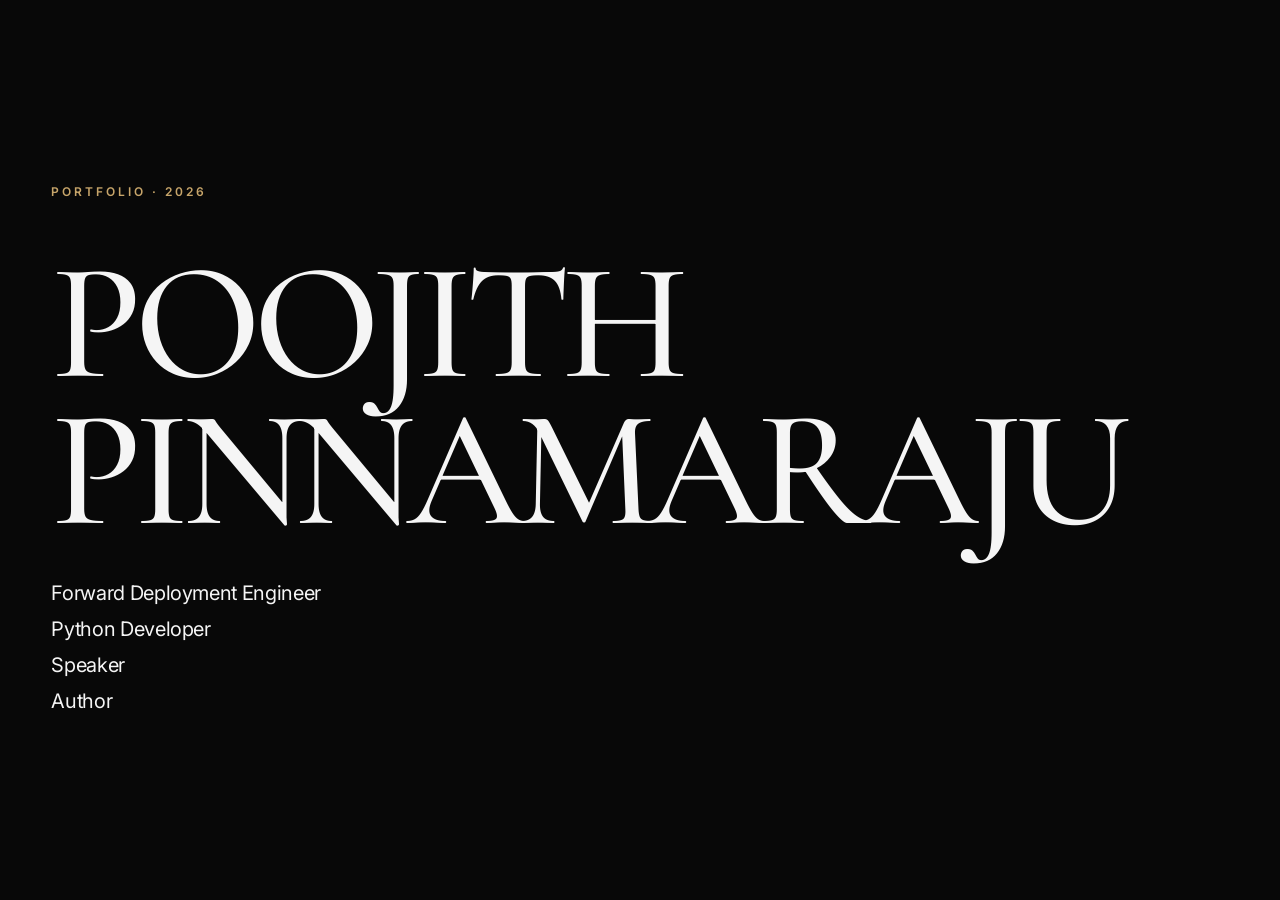
==== index.html @ 1e09c30e "feat: add typography system and homepage foundation" ====
<!DOCTYPE html>
<html lang="en">

<head>

    <meta charset="UTF-8">

    <meta name="viewport" content="width=device-width, initial-scale=1.0">

    <title>Poojith Pinnamaraju | Portfolio</title>

    <meta name="description"
        content="Forward Deployment Engineer, Python Developer, Speaker and Author.">

    <!-- Google Fonts -->

    <link rel="preconnect" href="https://fonts.googleapis.com">

    <link rel="preconnect" href="https://fonts.gstatic.com" crossorigin>

    <link
        href="https://fonts.googleapis.com/css2?family=Cormorant+Garamond:wght@300;400;500;600;700&family=Inter:wght@300;400;500;600;700;800&display=swap"
        rel="stylesheet">

    <!-- CSS -->

    <link rel="stylesheet" href="assets/css/variables.css">

    <link rel="stylesheet" href="assets/css/base.css">

    <link rel="stylesheet" href="assets/css/typography.css">

    <link rel="stylesheet" href="assets/css/animations.css">

    <link rel="stylesheet" href="assets/css/components.css">

    <link rel="stylesheet" href="assets/css/navigation.css">

    <link rel="stylesheet" href="assets/css/utils.css">

    <link rel="stylesheet" href="assets/css/home.css">

</head>

<body>

    <main>

        <section class="hero">

            <div class="container">

                <p class="label">

                    PORTFOLIO · 2026

                </p>

                <h1 class="display-title">

                    POOJITH

                    <br>

                    PINNAMARAJU

                </h1>

                <p class="lead">

                    Forward Deployment Engineer

                    <br>

                    Python Developer

                    <br>

                    Speaker

                    <br>

                    Author

                </p>

            </div>

        </section>

    </main>

</body>

</html>
---- assets/css/variables.css ----
/* ==========================================================
   POOJITH PORTFOLIO V2
   Design Tokens
   Version 1.0
========================================================== */

:root {

    /* ======================================================
       COLORS
    ====================================================== */

    --color-background: #080808;
    --color-surface: #111111;
    --color-surface-light: #181818;

    --color-text: #F5F5F5;
    --color-text-secondary: #B8B8B8;
    --color-text-muted: #777777;

    --color-accent: #C7A56A;
    --color-accent-light: rgba(199,165,106,.15);

    --color-border: rgba(255,255,255,.08);

    --color-success: #53B483;
    --color-warning: #E7C56C;
    --color-danger: #D96C6C;


    /* ======================================================
       TYPOGRAPHY
    ====================================================== */

    --font-display: "Cormorant Garamond", serif;
    --font-body: "Inter", sans-serif;


    /* Hero */

    --fs-hero: clamp(5rem, 12vw, 10rem);

    /* Headings */

    --fs-h1: clamp(3rem,6vw,4.5rem);
    --fs-h2: clamp(2.5rem,5vw,3.5rem);
    --fs-h3: clamp(1.8rem,3vw,2.4rem);

    /* Body */

    --fs-body-lg:1.25rem;
    --fs-body:1.05rem;
    --fs-small:.9rem;
    --fs-caption:.75rem;

    /* Font Weight */

    --fw-light:300;
    --fw-regular:400;
    --fw-medium:500;
    --fw-semibold:600;
    --fw-bold:700;


    /* ======================================================
       SPACING
    ====================================================== */

    --space-2:2px;
    --space-4:4px;
    --space-8:8px;
    --space-12:12px;
    --space-16:16px;
    --space-24:24px;
    --space-32:32px;
    --space-40:40px;
    --space-48:48px;
    --space-64:64px;
    --space-80:80px;
    --space-96:96px;
    --space-120:120px;
    --space-160:160px;


    /* ======================================================
       CONTAINER
    ====================================================== */

    --container-width:1280px;
    --container-wide:1500px;
    --container-narrow:900px;


    /* ======================================================
       BORDER RADIUS
    ====================================================== */

    --radius-none:0;
    --radius-small:4px;
    --radius-medium:8px;
    --radius-large:16px;
    --radius-pill:999px;


    /* ======================================================
       SHADOWS
    ====================================================== */

    --shadow-soft:
        0 8px 40px rgba(0,0,0,.18);

    --shadow-medium:
        0 12px 60px rgba(0,0,0,.30);

    --shadow-large:
        0 20px 90px rgba(0,0,0,.40);


    /* ======================================================
       TRANSITIONS
    ====================================================== */

    --transition-fast:.25s ease;

    --transition-medium:
        .45s cubic-bezier(.16,1,.3,1);

    --transition-slow:
        .8s cubic-bezier(.16,1,.3,1);


    /* ======================================================
       Z INDEX
    ====================================================== */

    --z-loader:9999;
    --z-navbar:900;
    --z-modal:800;
    --z-overlay:700;
    --z-dropdown:600;
    --z-content:1;


    /* ======================================================
       SECTION SPACING
    ====================================================== */

    --section-padding:
        clamp(5rem,10vw,10rem);

}
---- assets/css/base.css ----
/* ==========================================================
   POOJITH PORTFOLIO V2
   Base Styles & CSS Reset
========================================================== */

/* ---------- Modern CSS Reset ---------- */

*,
*::before,
*::after {
    margin: 0;
    padding: 0;
    box-sizing: border-box;
}

html {
    scroll-behavior: smooth;
    overflow-x: hidden;
}

body {
    background: var(--color-background);
    color: var(--color-text);

    font-family: var(--font-body);
    font-size: var(--fs-body);

    line-height: 1.7;
    letter-spacing: -0.02em;

    overflow-x: hidden;

    text-rendering: optimizeLegibility;
    -webkit-font-smoothing: antialiased;
}

/* ---------- Selection ---------- */

::selection {
    background: var(--color-accent);
    color: var(--color-background);
}

/* ---------- Scrollbar ---------- */

::-webkit-scrollbar {
    width: 8px;
}

::-webkit-scrollbar-track {
    background: var(--color-background);
}

::-webkit-scrollbar-thumb {
    background: #2d2d2d;
}

::-webkit-scrollbar-thumb:hover {
    background: var(--color-accent);
}

/* ---------- Images ---------- */

img {
    display: block;

    width: 100%;
    height: auto;

    object-fit: cover;

    user-select: none;
}

/* ---------- Links ---------- */

a {
    color: inherit;

    text-decoration: none;

    transition: var(--transition-medium);
}

/* ---------- Lists ---------- */

ul,
ol {
    list-style: none;
}

/* ---------- Buttons ---------- */

button {
    border: none;

    outline: none;

    background: transparent;

    color: inherit;

    font: inherit;

    cursor: pointer;
}

/* ---------- Inputs ---------- */

input,
textarea {
    background: transparent;

    border: none;

    outline: none;

    color: inherit;

    font: inherit;
}

/* ---------- Sections ---------- */

section {
    position: relative;

    padding-block: var(--section-padding);
}

/* ---------- Container ---------- */

.container {
    width: min(92%, var(--container-width));

    margin-inline: auto;
}

.container-wide {
    width: min(95%, var(--container-wide));

    margin-inline: auto;
}

.container-small {
    width: min(90%, var(--container-narrow));

    margin-inline: auto;
}
---- assets/css/typography.css ----
/* ==========================================================
   POOJITH PORTFOLIO
   File: typography.css
   Version: 1.0
   Editorial Luxury Typography System
========================================================== */

/* ==========================================================
   Headings
========================================================== */

h1,
h2,
h3,
h4,
h5,
h6 {
    font-family: var(--font-display);
    font-weight: 500;
    color: var(--color-text);
    line-height: 0.95;
    letter-spacing: -0.03em;
}

h1 {
    font-size: var(--fs-hero);
}

h2 {
    font-size: var(--fs-h1);
}

h3 {
    font-size: var(--fs-h2);
}

h4 {
    font-size: var(--fs-h3);
}

h5 {
    font-size: 1.5rem;
}

h6 {
    font-size: 1.2rem;
}

/* ==========================================================
   Paragraphs
========================================================== */

p {
    color: var(--color-text-secondary);
    font-size: var(--fs-body);
    line-height: 1.8;
    max-width: 65ch;
}

/* ==========================================================
   Links
========================================================== */

a {
    color: inherit;
    transition: var(--transition-medium);
}

a:hover {
    color: var(--color-accent);
}

/* ==========================================================
   Display Heading
========================================================== */

.display-title {

    font-family: var(--font-display);

    font-size: clamp(5rem, 13vw, 11rem);

    font-weight: 500;

    line-height: .88;

    letter-spacing: -.05em;

    text-transform: uppercase;

    color: var(--color-text);

}

/* ==========================================================
   Section Title
========================================================== */

.section-title {

    margin-bottom: var(--space-32);

}

/* ==========================================================
   Lead Text
========================================================== */

.lead {

    font-size: var(--fs-body-lg);

    color: var(--color-text);

    line-height: 1.8;

    max-width: 42rem;

}

/* ==========================================================
   Small Label
========================================================== */

.label {

    display: inline-block;

    margin-bottom: var(--space-16);

    color: var(--color-accent);

    text-transform: uppercase;

    letter-spacing: .25em;

    font-size: var(--fs-caption);

    font-weight: 600;

}

/* ==========================================================
   Utility Text
========================================================== */

.text-muted {

    color: var(--color-text-muted);

}

.text-accent {

    color: var(--color-accent);

}

.text-center {

    text-align: center;

}
---- assets/css/animations.css ----
/* ==========================================================
   POOJITH PORTFOLIO
   File: animations.css
========================================================== */

@keyframes fadeUp {

    from {

        opacity: 0;

        transform: translateY(40px);

    }

    to {

        opacity: 1;

        transform: translateY(0);

    }

}
---- assets/css/components.css ----
/* ==========================================================
   POOJITH PORTFOLIO
   File: components.css
========================================================== */

/* Components will be added here in the next phase */
---- assets/css/navigation.css ----
/* ==========================================================
   POOJITH PORTFOLIO
   File: navigation.css
========================================================== */

/* Navigation will be built in Phase 1D */
---- assets/css/utils.css ----
/* ==========================================================
   POOJITH PORTFOLIO
   File: utils.css
========================================================== */

.hidden {

    display: none !important;

}

.text-center {

    text-align: center;

}

.mt-32 {

    margin-top: var(--space-32);

}

.mt-64 {

    margin-top: var(--space-64);

}

.mb-32 {

    margin-bottom: var(--space-32);

}

.mb-64 {

    margin-bottom: var(--space-64);

}
---- assets/css/home.css ----
/* ==========================================================
   POOJITH PORTFOLIO
   File: home.css
========================================================== */

.hero {

    min-height: 100vh;

    display: flex;

    align-items: center;

}

.hero .container {

    display: flex;

    flex-direction: column;

    gap: var(--space-32);

}
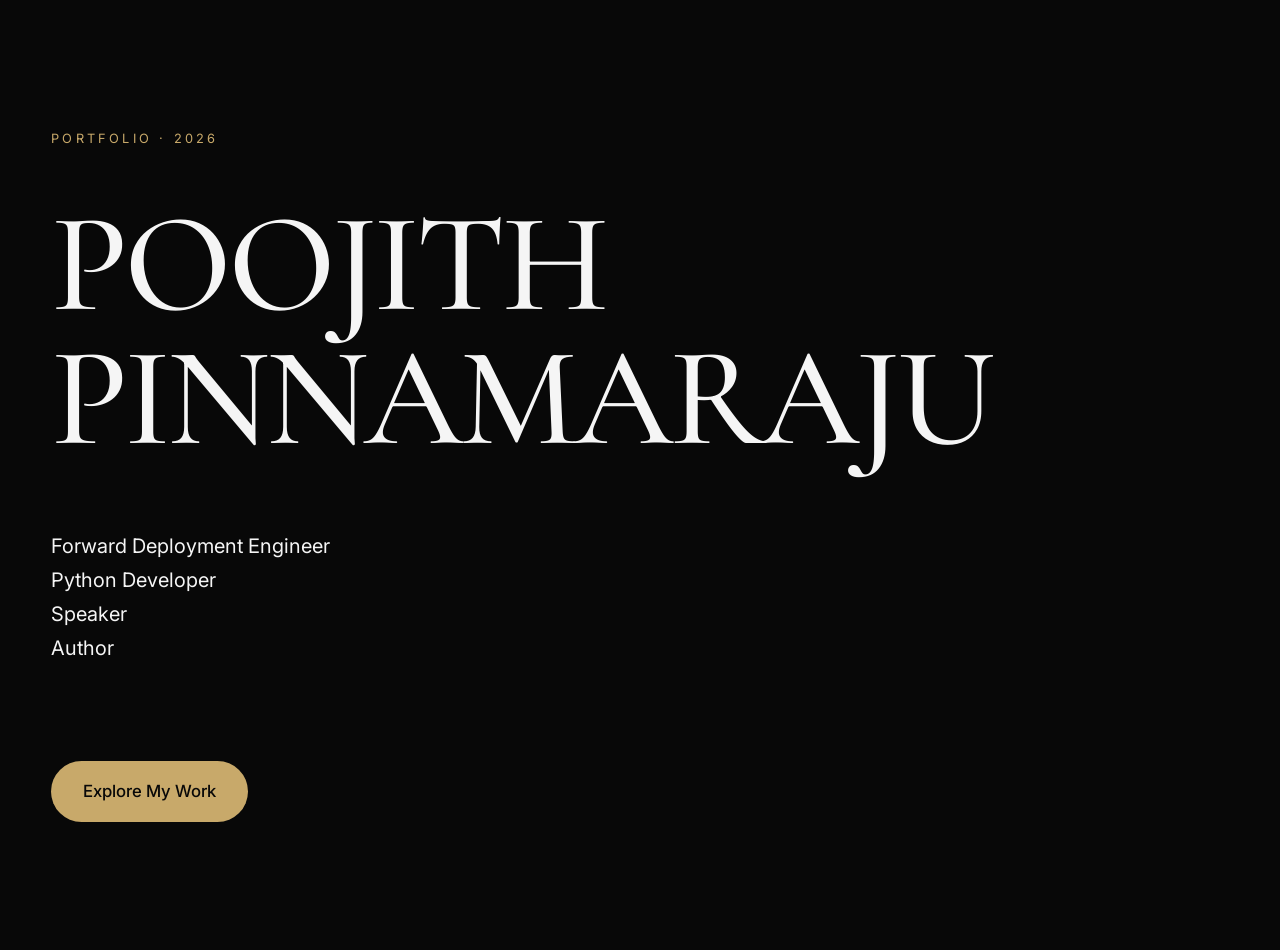
==== commit 43cb452b: "feat: build design system components" ====
--- a/index.html
+++ b/index.html
@@ -9,35 +9,23 @@
 
     <title>Poojith Pinnamaraju | Portfolio</title>
 
-    <meta name="description"
-        content="Forward Deployment Engineer, Python Developer, Speaker and Author.">
-
-    <!-- Google Fonts -->
+    <meta name="description" content="Forward Deployment Engineer | Python Developer | Speaker | Author">
 
     <link rel="preconnect" href="https://fonts.googleapis.com">
 
     <link rel="preconnect" href="https://fonts.gstatic.com" crossorigin>
 
-    <link
-        href="https://fonts.googleapis.com/css2?family=Cormorant+Garamond:wght@300;400;500;600;700&family=Inter:wght@300;400;500;600;700;800&display=swap"
-        rel="stylesheet">
-
-    <!-- CSS -->
+    <link href="https://fonts.googleapis.com/css2?family=Cormorant+Garamond:wght@300;400;500;600;700&family=Inter:wght@300;400;500;600;700;800&display=swap" rel="stylesheet">
 
     <link rel="stylesheet" href="assets/css/variables.css">
-
-    <link rel="stylesheet" href="assets/css/base.css">
-
+    <link rel="stylesheet" href="assets/css/reset.css">
     <link rel="stylesheet" href="assets/css/typography.css">
-
+    <link rel="stylesheet" href="assets/css/utilities.css">
     <link rel="stylesheet" href="assets/css/animations.css">
-
-    <link rel="stylesheet" href="assets/css/components.css">
-
+    <link rel="stylesheet" href="assets/css/buttons.css">
+    <link rel="stylesheet" href="assets/css/cards.css">
+    <link rel="stylesheet" href="assets/css/sections.css">
     <link rel="stylesheet" href="assets/css/navigation.css">
-
-    <link rel="stylesheet" href="assets/css/utils.css">
-
     <link rel="stylesheet" href="assets/css/home.css">
 
 </head>
@@ -46,17 +34,17 @@
 
     <main>
 
-        <section class="hero">
+        <section class="hero py-section">
 
             <div class="container">
 
-                <p class="label">
+                <p class="label fade">
 
                     PORTFOLIO · 2026
 
                 </p>
 
-                <h1 class="display-title">
+                <h1 class="display-title fade-up">
 
                     POOJITH
 
@@ -66,23 +54,24 @@
 
                 </h1>
 
-                <p class="lead">
+                <p class="lead mt-32 fade-up">
 
-                    Forward Deployment Engineer
-
-                    <br>
-
-                    Python Developer
-
-                    <br>
-
-                    Speaker
-
-                    <br>
-
+                    Forward Deployment Engineer<br>
+                    Python Developer<br>
+                    Speaker<br>
                     Author
 
                 </p>
+
+                <div class="mt-64 fade-up">
+
+                    <a href="#selected-work" class="btn btn-primary">
+
+                        Explore My Work
+
+                    </a>
+
+                </div>
 
             </div>
 
--- a/assets/css/variables.css
+++ b/assets/css/variables.css
@@ -1,151 +1,76 @@
 /* ==========================================================
-   POOJITH PORTFOLIO V2
-   Design Tokens
-   Version 1.0
+   POOJITH PORTFOLIO
+   File: variables.css
+   Version: 2.0
 ========================================================== */
 
-:root {
+:root{
 
-    /* ======================================================
-       COLORS
-    ====================================================== */
+    /* ================= COLORS ================= */
 
-    --color-background: #080808;
-    --color-surface: #111111;
-    --color-surface-light: #181818;
+    --background:#080808;
+    --surface:#111111;
+    --surface-light:#1A1A1A;
 
-    --color-text: #F5F5F5;
-    --color-text-secondary: #B8B8B8;
-    --color-text-muted: #777777;
+    --text:#F5F5F5;
+    --text-light:#B8B8B8;
+    --text-muted:#7C7C7C;
 
-    --color-accent: #C7A56A;
-    --color-accent-light: rgba(199,165,106,.15);
+    --accent:#C8A96A;
+    --accent-light:rgba(200,169,106,.15);
 
-    --color-border: rgba(255,255,255,.08);
+    --border:rgba(255,255,255,.08);
 
-    --color-success: #53B483;
-    --color-warning: #E7C56C;
-    --color-danger: #D96C6C;
+    --success:#52B788;
+    --danger:#E76F51;
 
+    /* ================= TYPOGRAPHY ================= */
 
-    /* ======================================================
-       TYPOGRAPHY
-    ====================================================== */
+    --font-display:"Cormorant Garamond",serif;
+    --font-body:"Inter",sans-serif;
 
-    --font-display: "Cormorant Garamond", serif;
-    --font-body: "Inter", sans-serif;
+    --hero:clamp(5rem,11vw,9rem);
 
+    --h1:clamp(3.5rem,7vw,5rem);
+    --h2:clamp(2.8rem,5vw,4rem);
+    --h3:clamp(2rem,4vw,2.8rem);
 
-    /* Hero */
+    --body:1.05rem;
+    --body-large:1.25rem;
+    --small:.9rem;
+    --caption:.8rem;
 
-    --fs-hero: clamp(5rem, 12vw, 10rem);
+    /* ================= SPACING ================= */
 
-    /* Headings */
+    --space-8:.5rem;
+    --space-16:1rem;
+    --space-24:1.5rem;
+    --space-32:2rem;
+    --space-48:3rem;
+    --space-64:4rem;
+    --space-96:6rem;
+    --space-128:8rem;
+    --space-160:10rem;
 
-    --fs-h1: clamp(3rem,6vw,4.5rem);
-    --fs-h2: clamp(2.5rem,5vw,3.5rem);
-    --fs-h3: clamp(1.8rem,3vw,2.4rem);
+    /* ================= CONTAINER ================= */
 
-    /* Body */
+    --container:1280px;
+    --container-small:960px;
 
-    --fs-body-lg:1.25rem;
-    --fs-body:1.05rem;
-    --fs-small:.9rem;
-    --fs-caption:.75rem;
+    /* ================= RADIUS ================= */
 
-    /* Font Weight */
-
-    --fw-light:300;
-    --fw-regular:400;
-    --fw-medium:500;
-    --fw-semibold:600;
-    --fw-bold:700;
-
-
-    /* ======================================================
-       SPACING
-    ====================================================== */
-
-    --space-2:2px;
-    --space-4:4px;
-    --space-8:8px;
-    --space-12:12px;
-    --space-16:16px;
-    --space-24:24px;
-    --space-32:32px;
-    --space-40:40px;
-    --space-48:48px;
-    --space-64:64px;
-    --space-80:80px;
-    --space-96:96px;
-    --space-120:120px;
-    --space-160:160px;
-
-
-    /* ======================================================
-       CONTAINER
-    ====================================================== */
-
-    --container-width:1280px;
-    --container-wide:1500px;
-    --container-narrow:900px;
-
-
-    /* ======================================================
-       BORDER RADIUS
-    ====================================================== */
-
-    --radius-none:0;
-    --radius-small:4px;
-    --radius-medium:8px;
-    --radius-large:16px;
+    --radius-sm:6px;
+    --radius-md:12px;
+    --radius-lg:20px;
     --radius-pill:999px;
 
+    /* ================= SHADOW ================= */
 
-    /* ======================================================
-       SHADOWS
-    ====================================================== */
+    --shadow:
+        0 20px 60px rgba(0,0,0,.25);
 
-    --shadow-soft:
-        0 8px 40px rgba(0,0,0,.18);
+    /* ================= TRANSITION ================= */
 
-    --shadow-medium:
-        0 12px 60px rgba(0,0,0,.30);
-
-    --shadow-large:
-        0 20px 90px rgba(0,0,0,.40);
-
-
-    /* ======================================================
-       TRANSITIONS
-    ====================================================== */
-
-    --transition-fast:.25s ease;
-
-    --transition-medium:
-        .45s cubic-bezier(.16,1,.3,1);
-
-    --transition-slow:
-        .8s cubic-bezier(.16,1,.3,1);
-
-
-    /* ======================================================
-       Z INDEX
-    ====================================================== */
-
-    --z-loader:9999;
-    --z-navbar:900;
-    --z-modal:800;
-    --z-overlay:700;
-    --z-dropdown:600;
-    --z-content:1;
-
-
-    /* ======================================================
-       SECTION SPACING
-    ====================================================== */
-
-    --section-padding:
-        clamp(5rem,10vw,10rem);
+    --transition:.45s cubic-bezier(.16,1,.3,1);
 
 }
--- a/assets/css/typography.css
+++ b/assets/css/typography.css
@@ -1,163 +1,78 @@
 /* ==========================================================
    POOJITH PORTFOLIO
    File: typography.css
-   Version: 1.0
-   Editorial Luxury Typography System
 ========================================================== */
 
-/* ==========================================================
-   Headings
-========================================================== */
+body{
 
-h1,
-h2,
-h3,
-h4,
-h5,
-h6 {
-    font-family: var(--font-display);
-    font-weight: 500;
-    color: var(--color-text);
-    line-height: 0.95;
-    letter-spacing: -0.03em;
-}
-
-h1 {
-    font-size: var(--fs-hero);
-}
-
-h2 {
-    font-size: var(--fs-h1);
-}
-
-h3 {
-    font-size: var(--fs-h2);
-}
-
-h4 {
-    font-size: var(--fs-h3);
-}
-
-h5 {
-    font-size: 1.5rem;
-}
-
-h6 {
-    font-size: 1.2rem;
-}
-
-/* ==========================================================
-   Paragraphs
-========================================================== */
-
-p {
-    color: var(--color-text-secondary);
-    font-size: var(--fs-body);
-    line-height: 1.8;
-    max-width: 65ch;
-}
-
-/* ==========================================================
-   Links
-========================================================== */
-
-a {
-    color: inherit;
-    transition: var(--transition-medium);
-}
-
-a:hover {
-    color: var(--color-accent);
-}
-
-/* ==========================================================
-   Display Heading
-========================================================== */
-
-.display-title {
-
-    font-family: var(--font-display);
-
-    font-size: clamp(5rem, 13vw, 11rem);
-
-    font-weight: 500;
-
-    line-height: .88;
-
-    letter-spacing: -.05em;
-
-    text-transform: uppercase;
-
-    color: var(--color-text);
+    font-size:var(--body);
 
 }
 
-/* ==========================================================
-   Section Title
-========================================================== */
+h1,h2,h3,h4,h5,h6{
 
-.section-title {
+    font-family:var(--font-display);
 
-    margin-bottom: var(--space-32);
+    font-weight:500;
+
+    line-height:.95;
+
+    letter-spacing:-.03em;
 
 }
 
-/* ==========================================================
-   Lead Text
-========================================================== */
+.display-title{
 
-.lead {
+    font-size:var(--hero);
 
-    font-size: var(--fs-body-lg);
-
-    color: var(--color-text);
-
-    line-height: 1.8;
-
-    max-width: 42rem;
+    text-transform:uppercase;
 
 }
 
-/* ==========================================================
-   Small Label
-========================================================== */
+.section-title{
 
-.label {
+    font-size:var(--h1);
 
-    display: inline-block;
-
-    margin-bottom: var(--space-16);
-
-    color: var(--color-accent);
-
-    text-transform: uppercase;
-
-    letter-spacing: .25em;
-
-    font-size: var(--fs-caption);
-
-    font-weight: 600;
+    margin-bottom:var(--space-32);
 
 }
 
-/* ==========================================================
-   Utility Text
-========================================================== */
+.lead{
 
-.text-muted {
+    font-size:var(--body-large);
 
-    color: var(--color-text-muted);
+    color:var(--text);
+
+    max-width:42rem;
 
 }
 
-.text-accent {
+p{
 
-    color: var(--color-accent);
+    color:var(--text-light);
+
+    max-width:65ch;
 
 }
 
-.text-center {
+.label{
 
-    text-align: center;
+    display:inline-block;
+
+    margin-bottom:var(--space-16);
+
+    color:var(--accent);
+
+    text-transform:uppercase;
+
+    letter-spacing:.25em;
+
+    font-size:var(--caption);
+
+}
+
+.text-muted{
+
+    color:var(--text-muted);
 
 }
--- a/assets/css/utilities.css
+++ b/assets/css/utilities.css
@@ -0,0 +1,93 @@
+/* ==========================================================
+   POOJITH PORTFOLIO
+   File: utilities.css
+   Version: 1.0
+========================================================== */
+
+/* ===========================
+   CONTAINERS
+=========================== */
+
+.container {
+    width: min(92%, var(--container));
+    margin-inline: auto;
+}
+
+.container-small {
+    width: min(90%, var(--container-small));
+    margin-inline: auto;
+}
+
+/* ===========================
+   DISPLAY
+=========================== */
+
+.flex {
+    display: flex;
+}
+
+.grid {
+    display: grid;
+}
+
+.hidden {
+    display: none !important;
+}
+
+/* ===========================
+   ALIGNMENT
+=========================== */
+
+.items-center {
+    align-items: center;
+}
+
+.justify-center {
+    justify-content: center;
+}
+
+.justify-between {
+    justify-content: space-between;
+}
+
+.text-center {
+    text-align: center;
+}
+
+/* ===========================
+   SPACING
+=========================== */
+
+.mt-16 { margin-top: var(--space-16); }
+.mt-32 { margin-top: var(--space-32); }
+.mt-64 { margin-top: var(--space-64); }
+.mt-96 { margin-top: var(--space-96); }
+
+.mb-16 { margin-bottom: var(--space-16); }
+.mb-32 { margin-bottom: var(--space-32); }
+.mb-64 { margin-bottom: var(--space-64); }
+.mb-96 { margin-bottom: var(--space-96); }
+
+.py-section {
+    padding-block: var(--space-128);
+}
+
+/* ===========================
+   WIDTH
+=========================== */
+
+.w-full {
+    width: 100%;
+}
+
+/* ===========================
+   POSITION
+=========================== */
+
+.relative {
+    position: relative;
+}
+
+.absolute {
+    position: absolute;
+}
--- a/assets/css/animations.css
+++ b/assets/css/animations.css
@@ -3,13 +3,51 @@
    File: animations.css
 ========================================================== */
 
+/* ===========================
+   FADE UP
+=========================== */
+
 @keyframes fadeUp {
+
+    from {
+        opacity: 0;
+        transform: translateY(40px);
+    }
+
+    to {
+        opacity: 1;
+        transform: translateY(0);
+    }
+
+}
+
+/* ===========================
+   FADE
+=========================== */
+
+@keyframes fade {
+
+    from {
+        opacity: 0;
+    }
+
+    to {
+        opacity: 1;
+    }
+
+}
+
+/* ===========================
+   SCALE
+=========================== */
+
+@keyframes scaleIn {
 
     from {
 
         opacity: 0;
 
-        transform: translateY(40px);
+        transform: scale(.96);
 
     }
 
@@ -17,8 +55,30 @@
 
         opacity: 1;
 
-        transform: translateY(0);
+        transform: scale(1);
 
     }
 
+}
+
+/* ===========================
+   CLASSES
+=========================== */
+
+.fade-up {
+
+    animation: fadeUp .9s var(--transition) both;
+
+}
+
+.fade {
+
+    animation: fade .8s ease both;
+
+}
+
+.scale {
+
+    animation: scaleIn .8s var(--transition) both;
+
 }
--- a/assets/css/buttons.css
+++ b/assets/css/buttons.css
@@ -0,0 +1,58 @@
+/* ==========================================================
+   POOJITH PORTFOLIO
+   File: buttons.css
+========================================================== */
+
+.btn {
+
+    display: inline-flex;
+
+    align-items: center;
+
+    justify-content: center;
+
+    gap: .75rem;
+
+    padding: 1rem 2rem;
+
+    border-radius: var(--radius-pill);
+
+    transition: var(--transition);
+
+    font-weight: 500;
+
+    cursor: pointer;
+
+}
+
+.btn-primary {
+
+    background: var(--accent);
+
+    color: var(--background);
+
+}
+
+.btn-primary:hover {
+
+    transform: translateY(-4px);
+
+    box-shadow: var(--shadow);
+
+}
+
+.btn-outline {
+
+    border: 1px solid var(--border);
+
+    color: var(--text);
+
+}
+
+.btn-outline:hover {
+
+    border-color: var(--accent);
+
+    color: var(--accent);
+
+}
--- a/assets/css/cards.css
+++ b/assets/css/cards.css
@@ -0,0 +1,28 @@
+/* ==========================================================
+   POOJITH PORTFOLIO
+   File: cards.css
+========================================================== */
+
+.card {
+
+    background: var(--surface);
+
+    border: 1px solid var(--border);
+
+    border-radius: var(--radius-lg);
+
+    padding: 2rem;
+
+    transition: var(--transition);
+
+}
+
+.card:hover {
+
+    transform: translateY(-8px);
+
+    border-color: rgba(200,169,106,.25);
+
+    box-shadow: var(--shadow);
+
+}
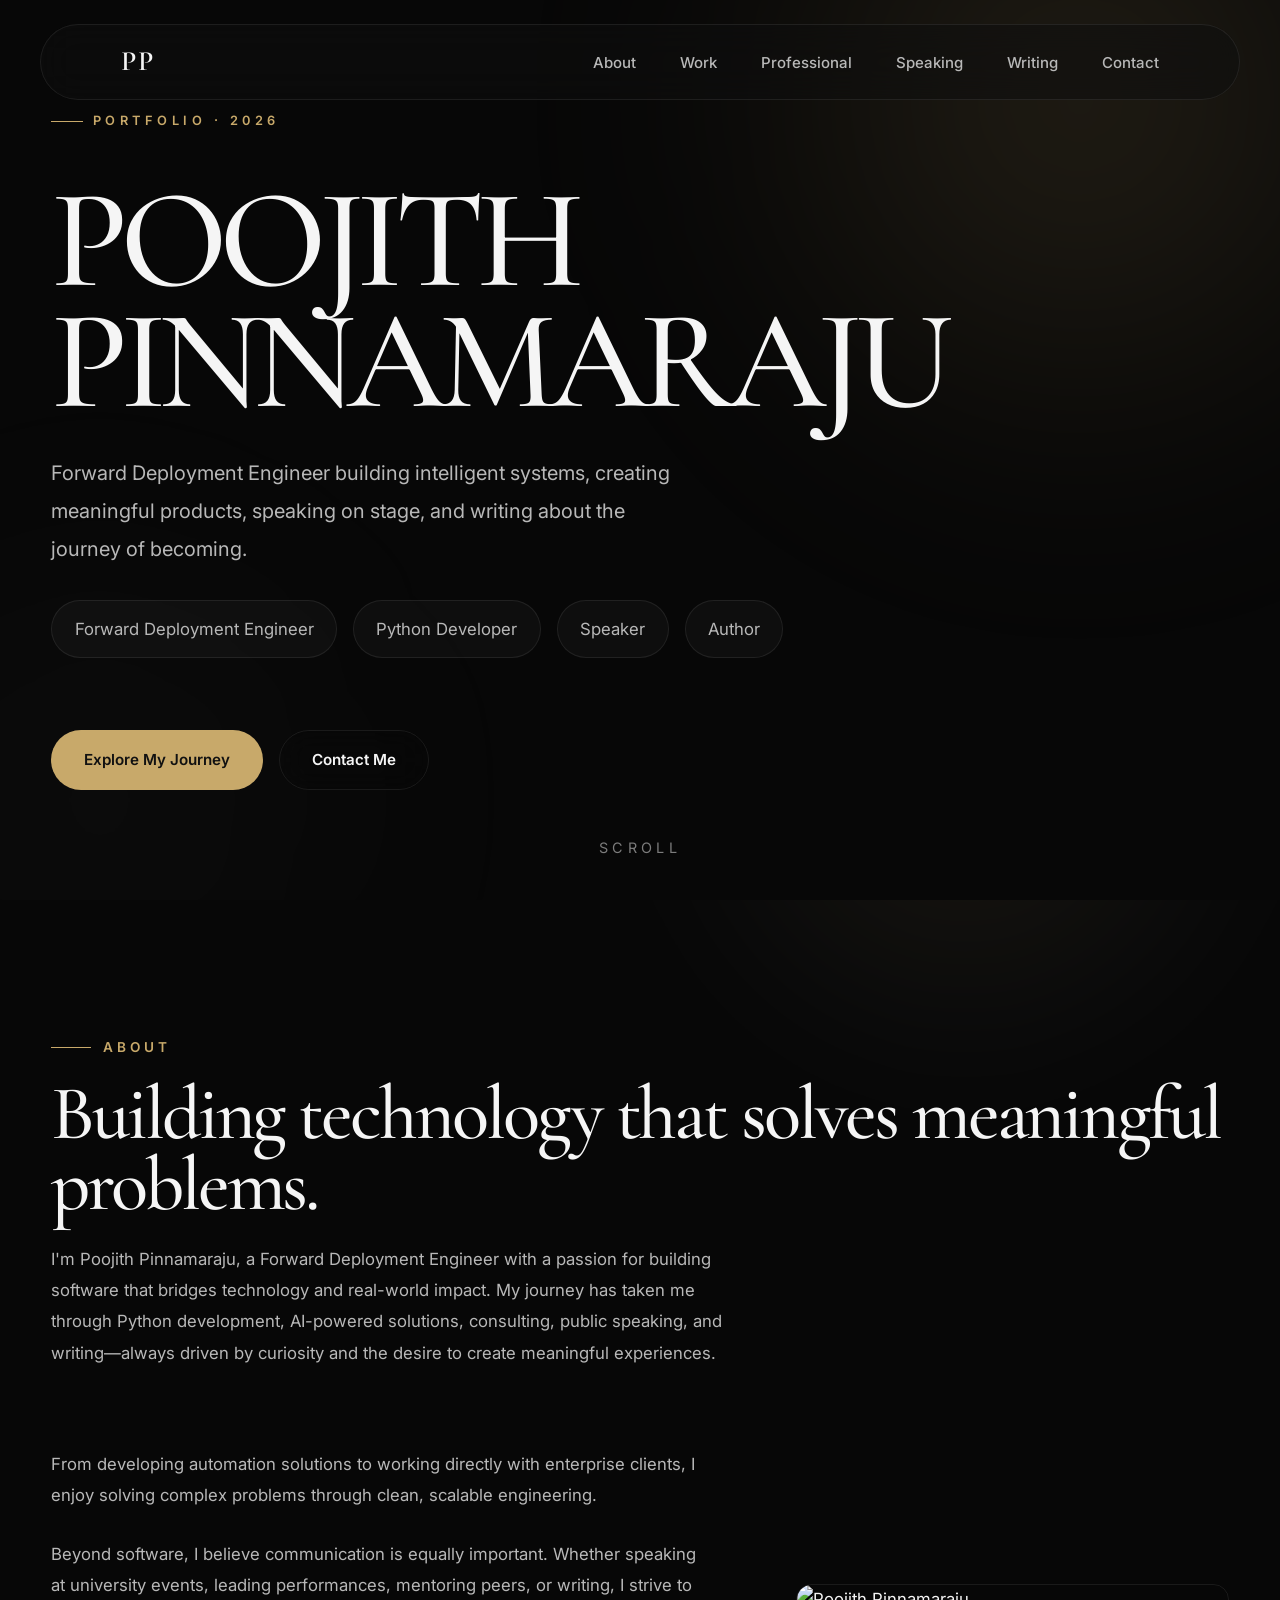
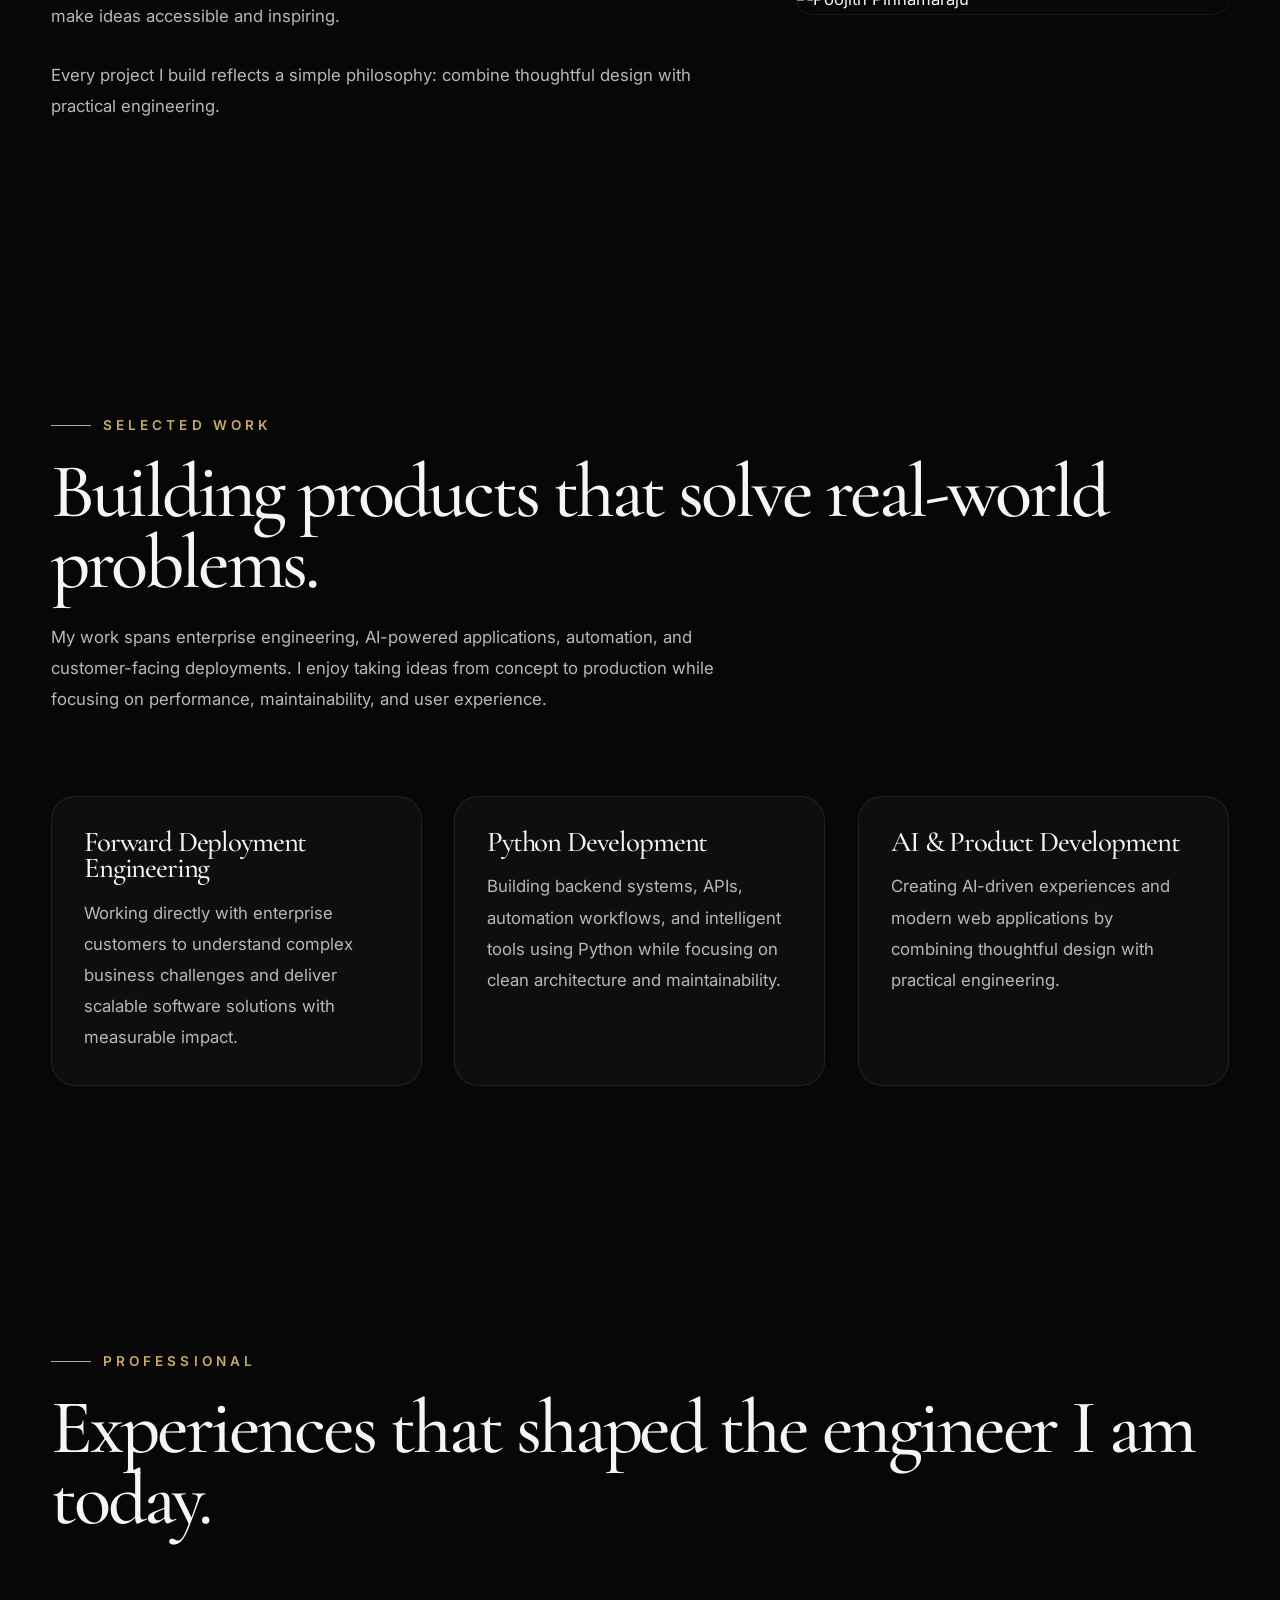
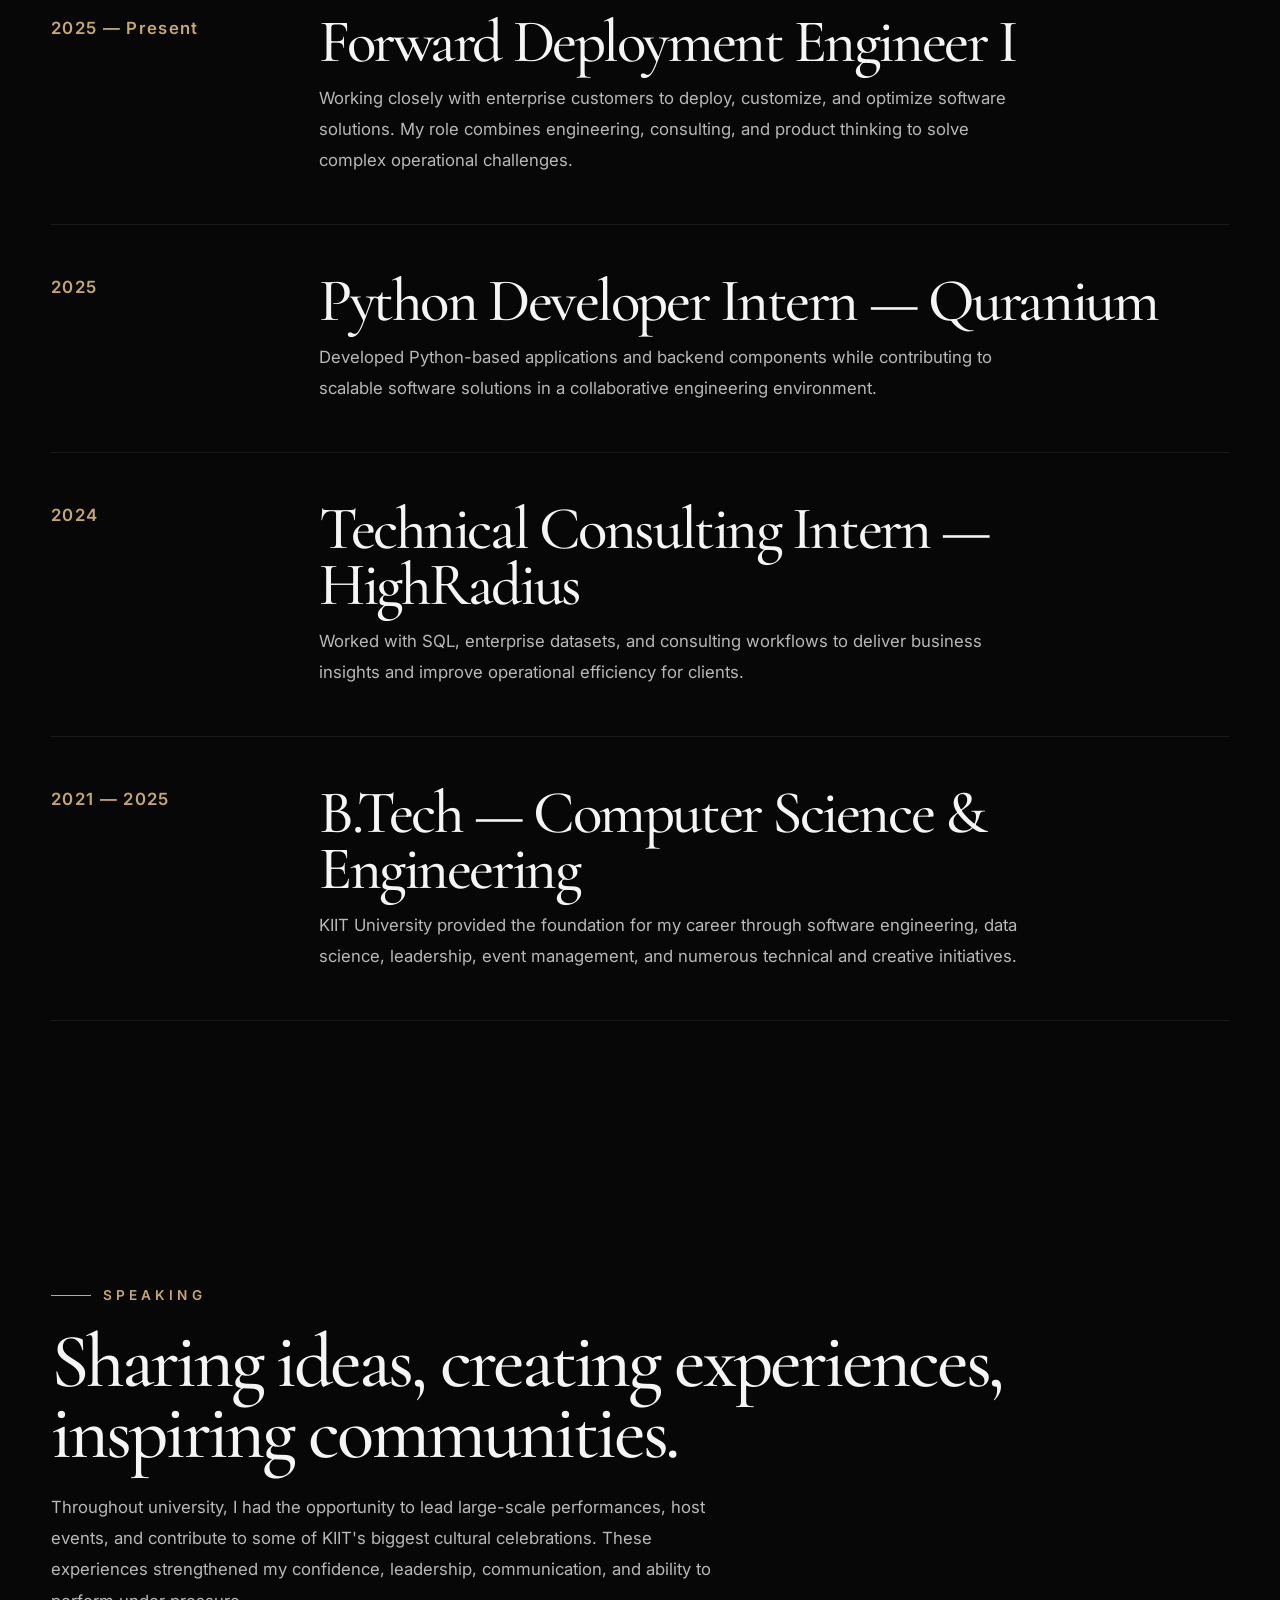
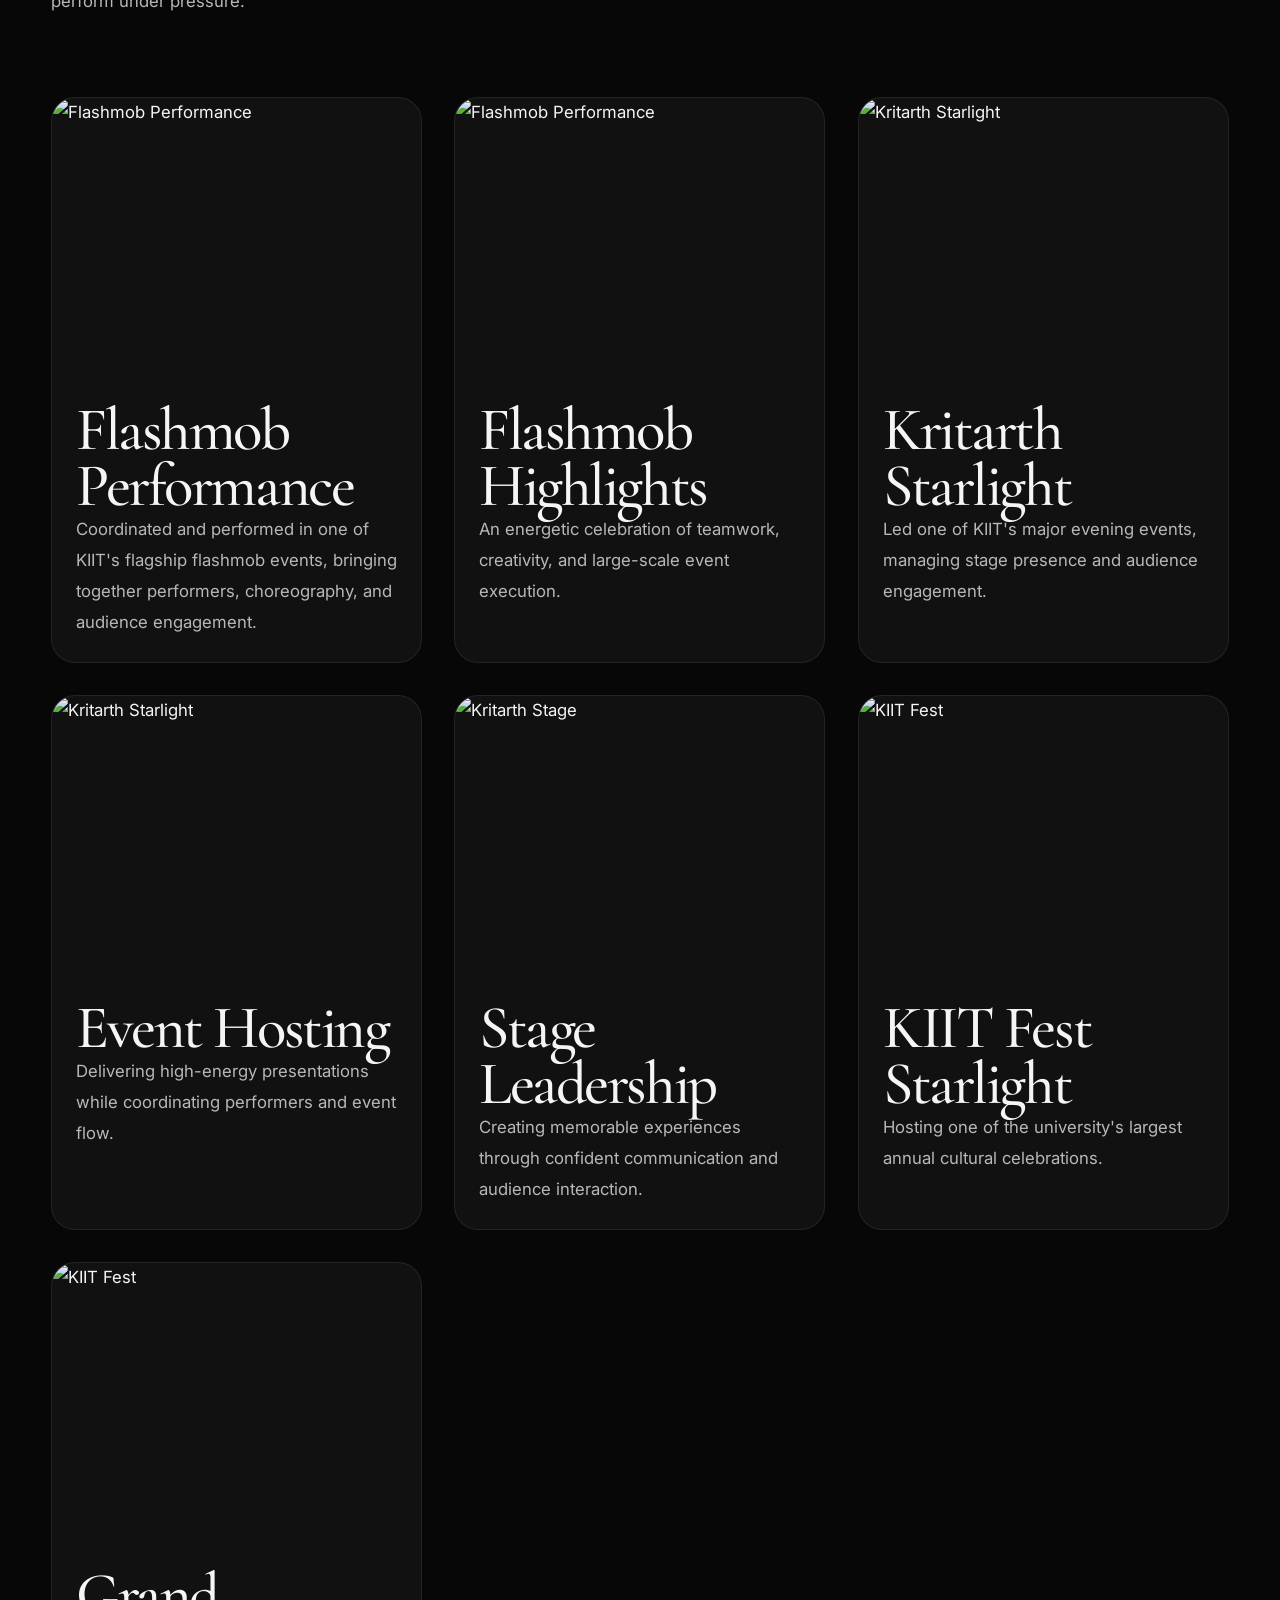
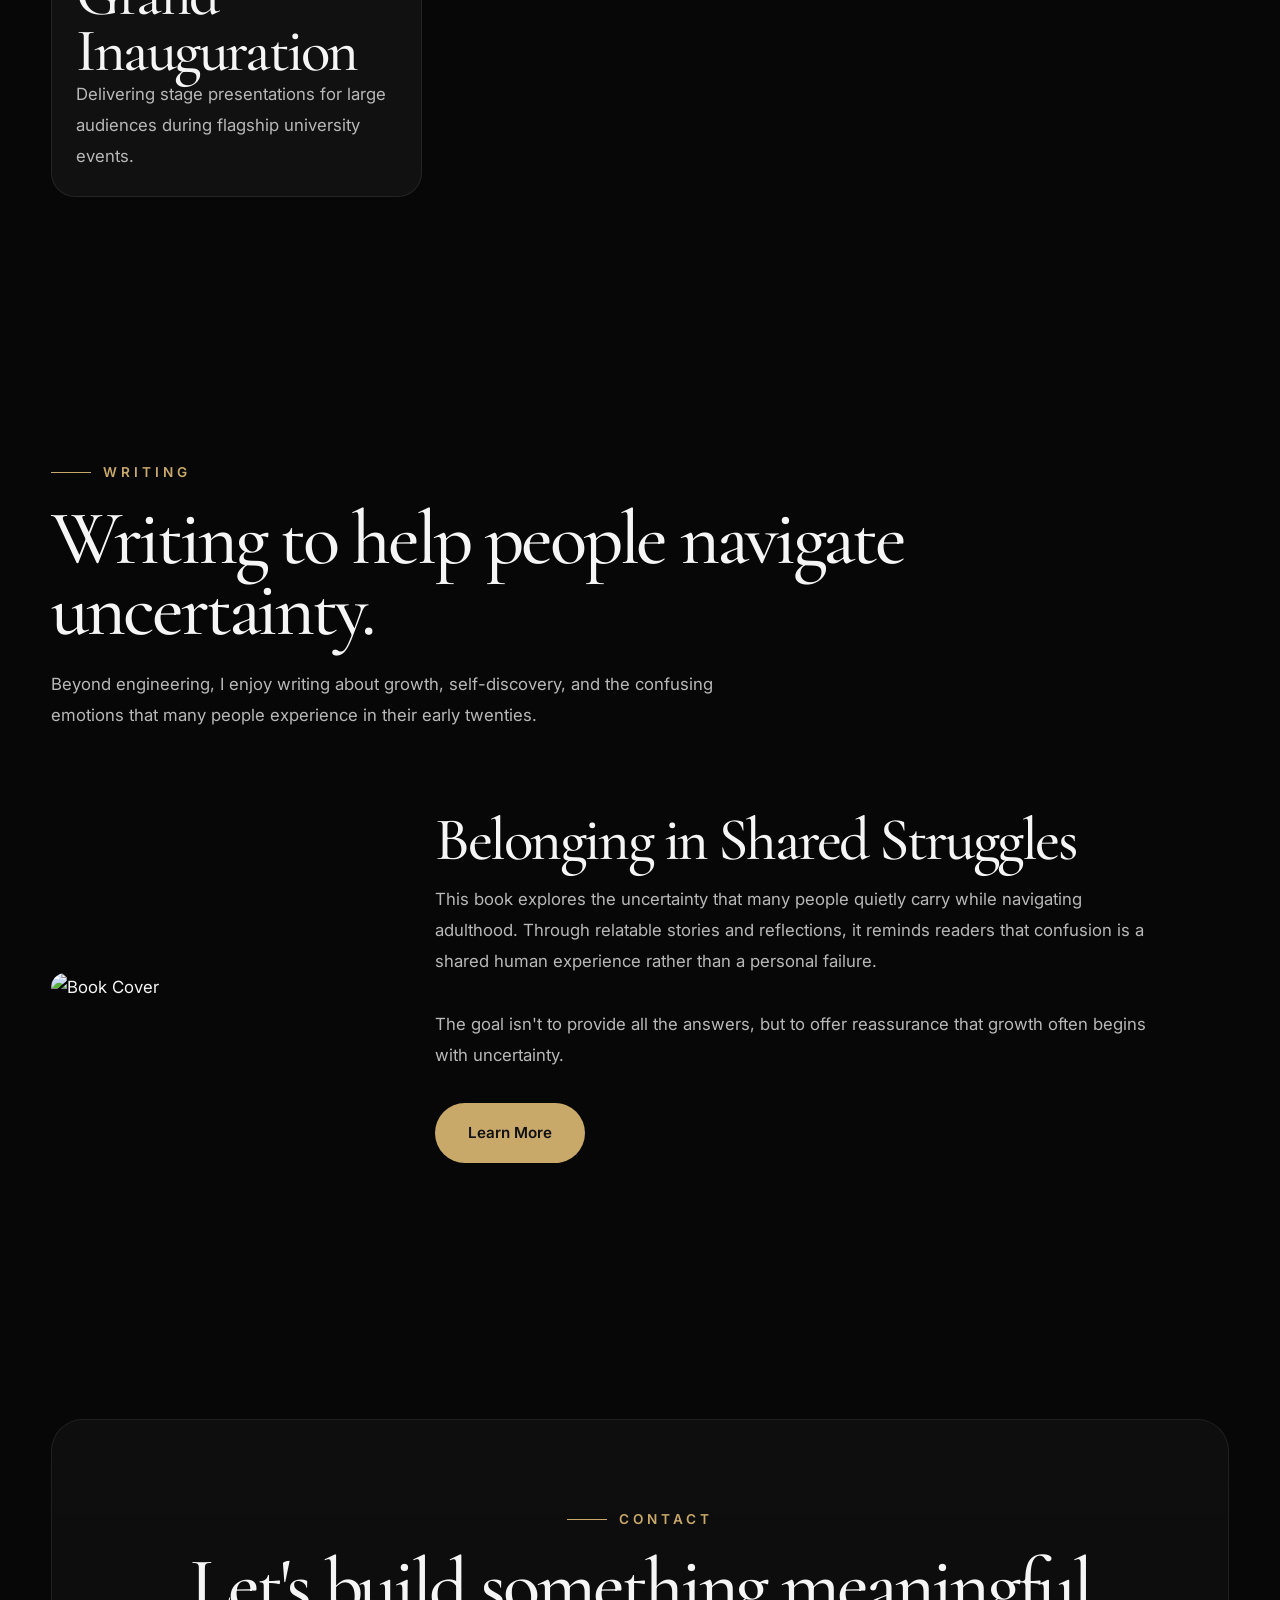
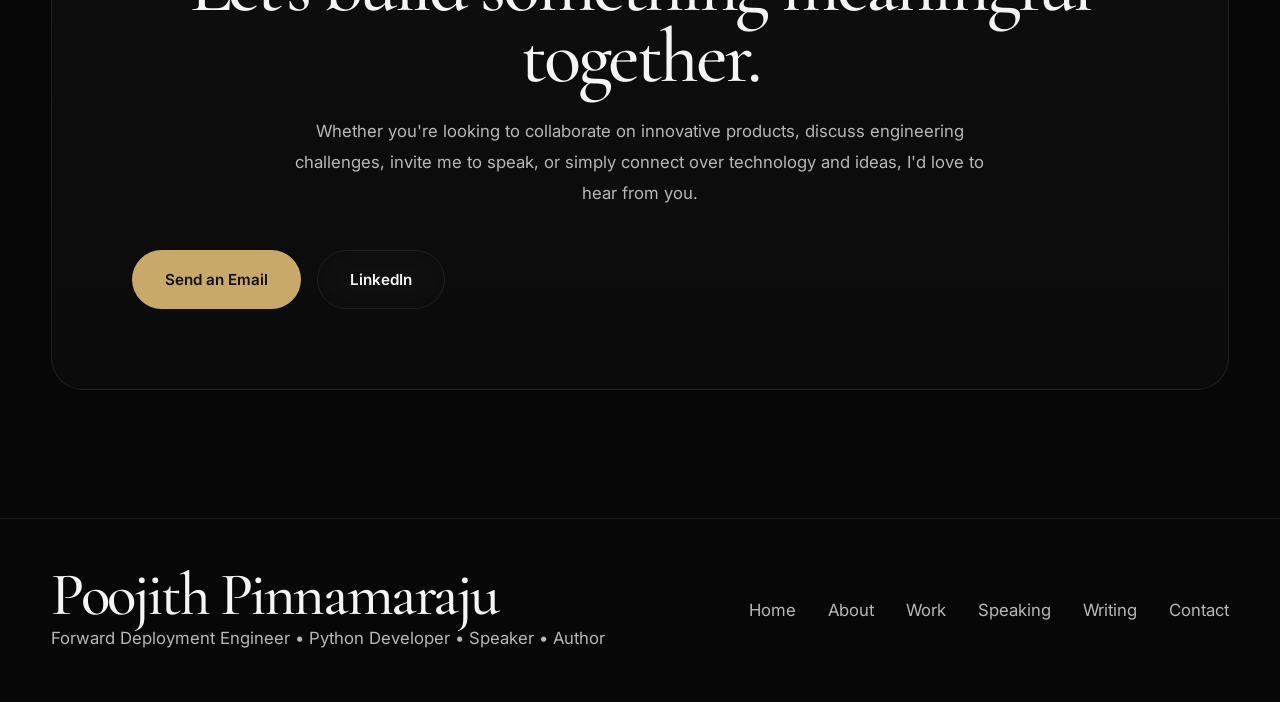
==== commit eb4646e9: "feat: create design token system" ====
--- a/index.html
+++ b/index.html
@@ -7,77 +7,967 @@
 
     <meta name="viewport" content="width=device-width, initial-scale=1.0">
 
-    <title>Poojith Pinnamaraju | Portfolio</title>
-
-    <meta name="description" content="Forward Deployment Engineer | Python Developer | Speaker | Author">
-
-    <link rel="preconnect" href="https://fonts.googleapis.com">
-
-    <link rel="preconnect" href="https://fonts.gstatic.com" crossorigin>
-
-    <link href="https://fonts.googleapis.com/css2?family=Cormorant+Garamond:wght@300;400;500;600;700&family=Inter:wght@300;400;500;600;700;800&display=swap" rel="stylesheet">
-
-    <link rel="stylesheet" href="assets/css/variables.css">
-    <link rel="stylesheet" href="assets/css/reset.css">
-    <link rel="stylesheet" href="assets/css/typography.css">
-    <link rel="stylesheet" href="assets/css/utilities.css">
-    <link rel="stylesheet" href="assets/css/animations.css">
-    <link rel="stylesheet" href="assets/css/buttons.css">
-    <link rel="stylesheet" href="assets/css/cards.css">
-    <link rel="stylesheet" href="assets/css/sections.css">
-    <link rel="stylesheet" href="assets/css/navigation.css">
-    <link rel="stylesheet" href="assets/css/home.css">
+    <title>Poojith Pinnamaraju</title>
+
+    <meta name="description"
+        content="Poojith Pinnamaraju | Forward Deployment Engineer | Python Developer | Speaker | Author">
+
+    <meta name="keywords"
+        content="Poojith, Portfolio, Python Developer, Forward Deployment Engineer, Speaker, Author">
+
+    <meta name="author"
+        content="Poojith Pinnamaraju">
+
+    <link rel="preconnect"
+        href="https://fonts.googleapis.com">
+
+    <link rel="preconnect"
+        href="https://fonts.gstatic.com"
+        crossorigin>
+
+    <link href="https://fonts.googleapis.com/css2?family=Inter:wght@300;400;500;600;700;800&family=Cormorant+Garamond:wght@400;500;600;700&display=swap"
+        rel="stylesheet">
+
+    <link rel="stylesheet"
+        href="assets/css/reset.css">
+
+    <link rel="stylesheet"
+        href="assets/css/variables.css">
+
+    <link rel="stylesheet"
+        href="assets/css/typography.css">
+
+    <link rel="stylesheet"
+        href="assets/css/utilities.css">
+
+    <link rel="stylesheet"
+        href="assets/css/buttons.css">
+
+    <link rel="stylesheet"
+        href="assets/css/navigation.css">
+
+    <link rel="stylesheet"
+        href="assets/css/sections.css">
+    
+    <link rel="stylesheet"
+         href="assets/css/gallery.css">
+
+    <link rel="stylesheet"
+        href="assets/css/home.css">
 
 </head>
 
 <body>
 
-    <main>
-
-        <section class="hero py-section">
-
-            <div class="container">
-
-                <p class="label fade">
-
-                    PORTFOLIO · 2026
+<header class="navbar">
+
+    <div class="container nav-container">
+
+        <a href="#hero"
+            class="logo">
+            PP
+        </a>
+
+        <nav>
+
+            <ul class="nav-links">
+
+                <li><a href="#about">About</a></li>
+
+                <li><a href="#work">Work</a></li>
+
+                <li><a href="#professional">Professional</a></li>
+
+                <li><a href="#speaking">Speaking</a></li>
+
+                <li><a href="#writing">Writing</a></li>
+
+                <li><a href="#contact">Contact</a></li>
+
+            </ul>
+
+        </nav>
+
+    </div>
+
+</header>
+
+<!-- ==========================
+Hero
+=========================== -->
+
+<section
+    class="hero"
+    id="hero">
+
+    <div class="container hero-content">
+
+        <span class="eyebrow">
+
+            PORTFOLIO · 2026
+
+        </span>
+
+        <h1>
+
+            POOJITH
+
+            <br>
+
+            PINNAMARAJU
+
+        </h1>
+
+        <p class="hero-description">
+
+            Forward Deployment Engineer building intelligent systems,
+            creating meaningful products,
+            speaking on stage,
+            and writing about the journey of becoming.
+
+        </p>
+
+        <div class="hero-tags">
+
+            <span>Forward Deployment Engineer</span>
+
+            <span>Python Developer</span>
+
+            <span>Speaker</span>
+
+            <span>Author</span>
+
+        </div>
+
+        <div class="button-group">
+
+            <a
+                href="#about"
+                class="btn btn-primary">
+
+                Explore My Journey
+
+            </a>
+
+            <a
+                href="#contact"
+                class="btn btn-secondary">
+
+                Contact Me
+
+            </a>
+
+        </div>
+
+    </div>
+
+    <div class="scroll-indicator">
+
+        Scroll
+
+    </div>
+
+</section>
+
+<!-- ==========================
+ABOUT
+=========================== -->
+
+<section
+    id="about"
+    class="content-section">
+
+    <div class="container">
+
+        <div class="section-header">
+
+            <span class="section-label">
+
+                ABOUT
+
+            </span>
+
+            <h2 class="section-title">
+
+                Building technology that solves
+                meaningful problems.
+
+            </h2>
+
+            <p class="section-description">
+
+                I'm Poojith Pinnamaraju, a Forward Deployment Engineer with a passion
+                for building software that bridges technology and real-world impact.
+                My journey has taken me through Python development, AI-powered
+                solutions, consulting, public speaking, and writing—always driven by
+                curiosity and the desire to create meaningful experiences.
+
+            </p>
+
+        </div>
+
+        <div class="about">
+
+            <div class="about-text">
+
+                <p>
+
+                    From developing automation solutions to working directly with
+                    enterprise clients, I enjoy solving complex problems through clean,
+                    scalable engineering.
 
                 </p>
 
-                <h1 class="display-title fade-up">
-
-                    POOJITH
-
-                    <br>
-
-                    PINNAMARAJU
-
-                </h1>
-
-                <p class="lead mt-32 fade-up">
-
-                    Forward Deployment Engineer<br>
-                    Python Developer<br>
-                    Speaker<br>
-                    Author
+                <p>
+
+                    Beyond software, I believe communication is equally important.
+                    Whether speaking at university events, leading performances,
+                    mentoring peers, or writing, I strive to make ideas accessible
+                    and inspiring.
 
                 </p>
 
-                <div class="mt-64 fade-up">
-
-                    <a href="#selected-work" class="btn btn-primary">
-
-                        Explore My Work
-
-                    </a>
-
-                </div>
+                <p>
+
+                    Every project I build reflects a simple philosophy:
+                    combine thoughtful design with practical engineering.
+
+                </p>
 
             </div>
 
-        </section>
-
-    </main>
+            <div class="about-image">
+
+                <!-- Replace with your portrait -->
+
+                <img
+                    src="assets/images/shared/profile.jpg"
+                    alt="Poojith Pinnamaraju">
+
+            </div>
+
+        </div>
+
+    </div>
+
+</section>
+
+<!-- ======================================================
+SELECTED WORK
+====================================================== -->
+
+<section
+    id="work"
+    class="content-section">
+
+    <div class="container">
+
+        <div class="section-header">
+
+            <span class="section-label">
+
+                SELECTED WORK
+
+            </span>
+
+            <h2 class="section-title">
+
+                Building products that solve
+                real-world problems.
+
+            </h2>
+
+            <p class="section-description">
+
+                My work spans enterprise engineering, AI-powered applications,
+                automation, and customer-facing deployments. I enjoy taking ideas
+                from concept to production while focusing on performance,
+                maintainability, and user experience.
+
+            </p>
+
+        </div>
+
+        <div class="feature-grid">
+
+            <article class="feature-card">
+
+                <h3>
+
+                    Forward Deployment Engineering
+
+                </h3>
+
+                <p>
+
+                    Working directly with enterprise customers to understand
+                    complex business challenges and deliver scalable software
+                    solutions with measurable impact.
+
+                </p>
+
+            </article>
+
+            <article class="feature-card">
+
+                <h3>
+
+                    Python Development
+
+                </h3>
+
+                <p>
+
+                    Building backend systems, APIs, automation workflows,
+                    and intelligent tools using Python while focusing on
+                    clean architecture and maintainability.
+
+                </p>
+
+            </article>
+
+            <article class="feature-card">
+
+                <h3>
+
+                    AI & Product Development
+
+                </h3>
+
+                <p>
+
+                    Creating AI-driven experiences and modern web applications
+                    by combining thoughtful design with practical engineering.
+
+                </p>
+
+            </article>
+
+        </div>
+
+    </div>
+
+</section>
+
+<!-- ======================================================
+PROFESSIONAL EXPERIENCE
+====================================================== -->
+
+<section
+    id="professional"
+    class="content-section">
+
+    <div class="container">
+
+        <div class="section-header">
+
+            <span class="section-label">
+
+                PROFESSIONAL
+
+            </span>
+
+            <h2 class="section-title">
+
+                Experiences that shaped
+                the engineer I am today.
+
+            </h2>
+
+        </div>
+
+        <div class="timeline">
+
+            <!-- Experience -->
+
+            <div class="timeline-item">
+
+                <div class="timeline-year">
+
+                    2025 — Present
+
+                </div>
+
+                <div class="timeline-content">
+
+                    <h3>
+
+                        Forward Deployment Engineer I
+
+                    </h3>
+
+                    <p>
+
+                        Working closely with enterprise customers to deploy,
+                        customize, and optimize software solutions. My role
+                        combines engineering, consulting, and product thinking
+                        to solve complex operational challenges.
+
+                    </p>
+
+                </div>
+
+            </div>
+
+            <!-- Experience -->
+
+            <div class="timeline-item">
+
+                <div class="timeline-year">
+
+                    2025
+
+                </div>
+
+                <div class="timeline-content">
+
+                    <h3>
+
+                        Python Developer Intern — Quranium
+
+                    </h3>
+
+                    <p>
+
+                        Developed Python-based applications and backend
+                        components while contributing to scalable software
+                        solutions in a collaborative engineering environment.
+
+                    </p>
+
+                </div>
+
+            </div>
+
+            <!-- Experience -->
+
+            <div class="timeline-item">
+
+                <div class="timeline-year">
+
+                    2024
+
+                </div>
+
+                <div class="timeline-content">
+
+                    <h3>
+
+                        Technical Consulting Intern — HighRadius
+
+                    </h3>
+
+                    <p>
+
+                        Worked with SQL, enterprise datasets, and consulting
+                        workflows to deliver business insights and improve
+                        operational efficiency for clients.
+
+                    </p>
+
+                </div>
+
+            </div>
+
+            <!-- Experience -->
+
+            <div class="timeline-item">
+
+                <div class="timeline-year">
+
+                    2021 — 2025
+
+                </div>
+
+                <div class="timeline-content">
+
+                    <h3>
+
+                        B.Tech — Computer Science & Engineering
+
+                    </h3>
+
+                    <p>
+
+                        KIIT University provided the foundation for my career
+                        through software engineering, data science, leadership,
+                        event management, and numerous technical and creative
+                        initiatives.
+
+                    </p>
+
+                </div>
+
+            </div>
+
+        </div>
+
+    </div>
+
+</section>
+
+<!-- ======================================================
+SPEAKING
+====================================================== -->
+
+<section
+    id="speaking"
+    class="content-section">
+
+    <div class="container">
+
+        <div class="section-header">
+
+            <span class="section-label">
+
+                SPEAKING
+
+            </span>
+
+            <h2 class="section-title">
+
+                Sharing ideas,
+                creating experiences,
+                inspiring communities.
+
+            </h2>
+
+            <p class="section-description">
+
+                Throughout university, I had the opportunity to lead large-scale
+                performances, host events, and contribute to some of KIIT's
+                biggest cultural celebrations. These experiences strengthened
+                my confidence, leadership, communication, and ability to
+                perform under pressure.
+
+            </p>
+
+        </div>
+
+        <div class="speaking-grid">
+
+            <!-- Flashmob -->
+
+            <article class="speaking-card">
+
+                <img
+                    src="assets/images/speaking/flashmob-1.jpg"
+                    alt="Flashmob Performance">
+
+                <div class="speaking-info">
+
+                    <h3>
+
+                        Flashmob Performance
+
+                    </h3>
+
+                    <p>
+
+                        Coordinated and performed in one of KIIT's flagship
+                        flashmob events, bringing together performers,
+                        choreography, and audience engagement.
+
+                    </p>
+
+                </div>
+
+            </article>
+
+            <article class="speaking-card">
+
+                <img
+                    src="assets/images/speaking/flashmob-2.jpg"
+                    alt="Flashmob Performance">
+
+                <div class="speaking-info">
+
+                    <h3>
+
+                        Flashmob Highlights
+
+                    </h3>
+
+                    <p>
+
+                        An energetic celebration of teamwork, creativity,
+                        and large-scale event execution.
+
+                    </p>
+
+                </div>
+
+            </article>
+
+            <!-- Kritarth -->
+
+            <article class="speaking-card">
+
+                <img
+                    src="assets/images/speaking/kritarth-1.jpg"
+                    alt="Kritarth Starlight">
+
+                <div class="speaking-info">
+
+                    <h3>
+
+                        Kritarth Starlight
+
+                    </h3>
+
+                    <p>
+
+                        Led one of KIIT's major evening events,
+                        managing stage presence and audience engagement.
+
+                    </p>
+
+                </div>
+
+            </article>
+
+            <article class="speaking-card">
+
+                <img
+                    src="assets/images/speaking/kritarth-2.jpg"
+                    alt="Kritarth Starlight">
+
+                <div class="speaking-info">
+
+                    <h3>
+
+                        Event Hosting
+
+                    </h3>
+
+                    <p>
+
+                        Delivering high-energy presentations while
+                        coordinating performers and event flow.
+
+                    </p>
+
+                </div>
+
+            </article>
+
+            <article class="speaking-card">
+
+                <img
+                    src="assets/images/speaking/kritarth-3.jpg"
+                    alt="Kritarth Stage">
+
+                <div class="speaking-info">
+
+                    <h3>
+
+                        Stage Leadership
+
+                    </h3>
+
+                    <p>
+
+                        Creating memorable experiences through confident
+                        communication and audience interaction.
+
+                    </p>
+
+                </div>
+
+            </article>
+
+            <!-- KIIT Fest -->
+
+            <article class="speaking-card">
+
+                <img
+                    src="assets/images/speaking/kiitfest-1.jpg"
+                    alt="KIIT Fest">
+
+                <div class="speaking-info">
+
+                    <h3>
+
+                        KIIT Fest Starlight
+
+                    </h3>
+
+                    <p>
+
+                        Hosting one of the university's largest
+                        annual cultural celebrations.
+
+                    </p>
+
+                </div>
+
+            </article>
+
+            <article class="speaking-card">
+
+                <img
+                    src="assets/images/speaking/kiitfest-2.jpg"
+                    alt="KIIT Fest">
+
+                <div class="speaking-info">
+
+                    <h3>
+
+                        Grand Inauguration
+
+                    </h3>
+
+                    <p>
+
+                        Delivering stage presentations for large audiences
+                        during flagship university events.
+
+                    </p>
+
+                </div>
+
+            </article>
+
+        </div>
+
+    </div>
+
+</section>
+
+<!-- ======================================================
+WRITING
+====================================================== -->
+
+<section
+    id="writing"
+    class="content-section">
+
+    <div class="container">
+
+        <div class="section-header">
+
+            <span class="section-label">
+
+                WRITING
+
+            </span>
+
+            <h2 class="section-title">
+
+                Writing to help people
+                navigate uncertainty.
+
+            </h2>
+
+            <p class="section-description">
+
+                Beyond engineering, I enjoy writing about growth,
+                self-discovery, and the confusing emotions that many
+                people experience in their early twenties.
+
+            </p>
+
+        </div>
+
+        <div class="book">
+
+            <div class="book-cover">
+
+                <img
+                    src="assets/images/writing/book-cover.jpg"
+                    alt="Book Cover">
+
+            </div>
+
+            <div class="book-content">
+
+                <h3>
+
+                    Belonging in Shared Struggles
+
+                </h3>
+
+                <p>
+
+                    This book explores the uncertainty that many people
+                    quietly carry while navigating adulthood.
+                    Through relatable stories and reflections,
+                    it reminds readers that confusion is a shared human
+                    experience rather than a personal failure.
+
+                </p>
+
+                <p>
+
+                    The goal isn't to provide all the answers,
+                    but to offer reassurance that growth often begins
+                    with uncertainty.
+
+                </p>
+
+                <a
+                    href="#contact"
+                    class="btn btn-primary">
+
+                    Learn More
+
+                </a>
+
+            </div>
+
+        </div>
+
+    </div>
+
+</section>
+<!-- ======================================================
+CONTACT
+====================================================== -->
+
+<section
+    id="contact"
+    class="content-section">
+
+    <div class="container">
+
+        <div class="contact-box">
+
+            <span class="section-label">
+
+                CONTACT
+
+            </span>
+
+            <h2>
+
+                Let's build something meaningful together.
+
+            </h2>
+
+            <p>
+
+                Whether you're looking to collaborate on innovative products,
+                discuss engineering challenges, invite me to speak, or simply
+                connect over technology and ideas, I'd love to hear from you.
+
+            </p>
+
+            <div class="button-group">
+
+                <a
+                    href="mailto:YOUR_EMAIL_HERE"
+                    class="btn btn-primary">
+
+                    Send an Email
+
+                </a>
+
+                <a
+                    href="https://linkedin.com/in/YOUR_LINKEDIN"
+                    target="_blank"
+                    class="btn btn-secondary">
+
+                    LinkedIn
+
+                </a>
+
+            </div>
+
+        </div>
+
+    </div>
+
+</section>
+
+<!-- ======================================================
+FOOTER
+====================================================== -->
+
+<footer>
+
+    <div class="container footer-inner">
+
+        <div>
+
+            <h3>
+
+                Poojith Pinnamaraju
+
+            </h3>
+
+            <p>
+
+                Forward Deployment Engineer • Python Developer • Speaker • Author
+
+            </p>
+
+        </div>
+
+        <div class="footer-links">
+
+            <a
+                href="#hero">
+
+                Home
+
+            </a>
+
+            <a
+                href="#about">
+
+                About
+
+            </a>
+
+            <a
+                href="#work">
+
+                Work
+
+            </a>
+
+            <a
+                href="#speaking">
+
+                Speaking
+
+            </a>
+
+            <a
+                href="#writing">
+
+                Writing
+
+            </a>
+
+            <a
+                href="#contact">
+
+                Contact
+
+            </a>
+
+        </div>
+
+    </div>
+
+</footer>
+
+<!-- ======================================================
+SCRIPTS
+====================================================== -->
+
+<script src="assets/js/navigation.js"></script>
+
+<script src="assets/js/reveal.js"></script>
+
+<script src="assets/js/cursor.js"></script>
+
+<script src="assets/js/loader.js"></script>
+
+<script src="assets/js/gallery.js"></script>
+
+<script src="assets/js/main.js"></script>
 
 </body>
 
--- a/assets/css/variables.css
+++ b/assets/css/variables.css
@@ -1,76 +1,139 @@
 /* ==========================================================
-   POOJITH PORTFOLIO
+   POOJITH PORTFOLIO V2
    File: variables.css
-   Version: 2.0
+   Design System
 ========================================================== */
 
-:root{
+:root {
 
-    /* ================= COLORS ================= */
+    /* ======================================================
+       COLORS
+    ====================================================== */
 
-    --background:#080808;
-    --surface:#111111;
-    --surface-light:#1A1A1A;
+    --color-background: #070707;
+    --color-surface: #111111;
+    --color-surface-light: #181818;
 
-    --text:#F5F5F5;
-    --text-light:#B8B8B8;
-    --text-muted:#7C7C7C;
+    --color-text: #F5F5F5;
+    --color-text-secondary: #B8B8B8;
+    --color-text-muted: #7C7C7C;
 
-    --accent:#C8A96A;
-    --accent-light:rgba(200,169,106,.15);
+    --color-accent: #C8A96A;
+    --color-accent-hover: #D8B97A;
 
-    --border:rgba(255,255,255,.08);
+    --color-border: rgba(255,255,255,0.08);
+    --color-glass: rgba(255,255,255,0.04);
 
-    --success:#52B788;
-    --danger:#E76F51;
+    --color-success: #4CAF50;
+    --color-danger: #E74C3C;
 
-    /* ================= TYPOGRAPHY ================= */
+    /* ======================================================
+       TYPOGRAPHY
+    ====================================================== */
 
-    --font-display:"Cormorant Garamond",serif;
-    --font-body:"Inter",sans-serif;
+    --font-heading: "Cormorant Garamond", serif;
+    --font-body: "Inter", sans-serif;
 
-    --hero:clamp(5rem,11vw,9rem);
+    --font-weight-light: 300;
+    --font-weight-regular: 400;
+    --font-weight-medium: 500;
+    --font-weight-semibold: 600;
+    --font-weight-bold: 700;
 
-    --h1:clamp(3.5rem,7vw,5rem);
-    --h2:clamp(2.8rem,5vw,4rem);
-    --h3:clamp(2rem,4vw,2.8rem);
+    /* ======================================================
+       FONT SIZES
+    ====================================================== */
 
-    --body:1.05rem;
-    --body-large:1.25rem;
-    --small:.9rem;
-    --caption:.8rem;
+    --fs-hero: clamp(4.5rem, 10vw, 9rem);
 
-    /* ================= SPACING ================= */
+    --fs-h1: clamp(3rem, 6vw, 5rem);
+    --fs-h2: clamp(2.5rem, 5vw, 3.8rem);
+    --fs-h3: clamp(2rem, 4vw, 2.8rem);
+    --fs-h4: 1.6rem;
 
-    --space-8:.5rem;
-    --space-16:1rem;
-    --space-24:1.5rem;
-    --space-32:2rem;
-    --space-48:3rem;
-    --space-64:4rem;
-    --space-96:6rem;
-    --space-128:8rem;
-    --space-160:10rem;
+    --fs-body-lg: 1.3rem;
+    --fs-body: 1.05rem;
+    --fs-small: .95rem;
+    --fs-caption: .8rem;
 
-    /* ================= CONTAINER ================= */
+    /* ======================================================
+       SPACING
+    ====================================================== */
 
-    --container:1280px;
-    --container-small:960px;
+    --space-4: .25rem;
+    --space-8: .5rem;
+    --space-12: .75rem;
+    --space-16: 1rem;
+    --space-24: 1.5rem;
+    --space-32: 2rem;
+    --space-40: 2.5rem;
+    --space-48: 3rem;
+    --space-64: 4rem;
+    --space-80: 5rem;
+    --space-96: 6rem;
+    --space-128: 8rem;
+    --space-160: 10rem;
 
-    /* ================= RADIUS ================= */
+    /* ======================================================
+       LAYOUT
+    ====================================================== */
 
-    --radius-sm:6px;
-    --radius-md:12px;
-    --radius-lg:20px;
-    --radius-pill:999px;
+    --container-width: 1280px;
+    --container-small: 980px;
 
-    /* ================= SHADOW ================= */
+    --navbar-height: 82px;
 
-    --shadow:
-        0 20px 60px rgba(0,0,0,.25);
+    /* ======================================================
+       BORDER RADIUS
+    ====================================================== */
 
-    /* ================= TRANSITION ================= */
+    --radius-sm: 8px;
+    --radius-md: 14px;
+    --radius-lg: 24px;
+    --radius-xl: 32px;
+    --radius-pill: 999px;
 
-    --transition:.45s cubic-bezier(.16,1,.3,1);
+    /* ======================================================
+       SHADOWS
+    ====================================================== */
+
+    --shadow-small:
+        0 8px 24px rgba(0,0,0,.15);
+
+    --shadow-medium:
+        0 18px 50px rgba(0,0,0,.25);
+
+    --shadow-large:
+        0 30px 80px rgba(0,0,0,.35);
+
+    /* ======================================================
+       BLUR
+    ====================================================== */
+
+    --blur-small: blur(10px);
+    --blur-medium: blur(20px);
+    --blur-large: blur(40px);
+
+    /* ======================================================
+       TRANSITIONS
+    ====================================================== */
+
+    --transition-fast:
+        .2s ease;
+
+    --transition-medium:
+        .45s cubic-bezier(.16,1,.3,1);
+
+    --transition-slow:
+        .8s cubic-bezier(.16,1,.3,1);
+
+    /* ======================================================
+       Z INDEX
+    ====================================================== */
+
+    --z-loader: 9999;
+    --z-navigation: 1000;
+    --z-overlay: 100;
+    --z-content: 10;
 
 }
--- a/assets/css/typography.css
+++ b/assets/css/typography.css
@@ -1,78 +1,258 @@
 /* ==========================================================
-   POOJITH PORTFOLIO
+   POOJITH PORTFOLIO V2
    File: typography.css
+   Editorial Typography System
+========================================================== */
+
+/* ==========================================================
+   BODY
 ========================================================== */
 
 body{
 
-    font-size:var(--body);
-
-}
-
-h1,h2,h3,h4,h5,h6{
-
-    font-family:var(--font-display);
+    font-family:var(--font-body);
+
+    font-size:var(--fs-body);
+
+    color:var(--color-text);
+
+}
+
+/* ==========================================================
+   HEADINGS
+========================================================== */
+
+h1,
+h2,
+h3,
+h4,
+h5,
+h6{
+
+    font-family:var(--font-heading);
 
     font-weight:500;
 
-    line-height:.95;
-
-    letter-spacing:-.03em;
-
-}
+    color:var(--color-text);
+
+    line-height:.92;
+
+    letter-spacing:-0.04em;
+
+}
+
+h1{
+
+    font-size:var(--fs-hero);
+
+}
+
+h2{
+
+    font-size:var(--fs-h1);
+
+}
+
+h3{
+
+    font-size:var(--fs-h2);
+
+}
+
+h4{
+
+    font-size:var(--fs-h3);
+
+}
+
+h5{
+
+    font-size:var(--fs-h4);
+
+}
+
+h6{
+
+    font-size:1.2rem;
+
+}
+
+/* ==========================================================
+   PARAGRAPHS
+========================================================== */
+
+p{
+
+    max-width:65ch;
+
+    color:var(--color-text-secondary);
+
+    line-height:1.85;
+
+    font-size:var(--fs-body);
+
+}
+
+/* ==========================================================
+   LINKS
+========================================================== */
+
+a{
+
+    transition:var(--transition-medium);
+
+}
+
+a:hover{
+
+    color:var(--color-accent);
+
+}
+
+/* ==========================================================
+   DISPLAY TITLE
+========================================================== */
 
 .display-title{
 
-    font-size:var(--hero);
+    font-family:var(--font-heading);
+
+    font-size:clamp(5rem,11vw,10rem);
+
+    line-height:.84;
+
+    letter-spacing:-.05em;
 
     text-transform:uppercase;
 
 }
 
+/* ==========================================================
+   SECTION TITLES
+========================================================== */
+
 .section-title{
 
-    font-size:var(--h1);
-
     margin-bottom:var(--space-32);
 
 }
 
+.section-heading{
+
+    display:flex;
+
+    flex-direction:column;
+
+    gap:var(--space-16);
+
+    margin-bottom:var(--space-64);
+
+}
+
+/* ==========================================================
+   EYEBROW
+========================================================== */
+
+.eyebrow{
+
+    display:inline-flex;
+
+    align-items:center;
+
+    gap:.6rem;
+
+    font-size:var(--fs-caption);
+
+    font-weight:600;
+
+    letter-spacing:.35em;
+
+    text-transform:uppercase;
+
+    color:var(--color-accent);
+
+}
+
+.eyebrow::before{
+
+    content:"";
+
+    width:32px;
+
+    height:1px;
+
+    background:var(--color-accent);
+
+}
+
+/* ==========================================================
+   LEAD TEXT
+========================================================== */
+
 .lead{
 
-    font-size:var(--body-large);
-
-    color:var(--text);
-
-    max-width:42rem;
-
-}
-
-p{
-
-    color:var(--text-light);
-
-    max-width:65ch;
-
-}
-
-.label{
-
-    display:inline-block;
-
-    margin-bottom:var(--space-16);
-
-    color:var(--accent);
-
-    text-transform:uppercase;
-
-    letter-spacing:.25em;
-
-    font-size:var(--caption);
-
-}
+    font-size:var(--fs-body-lg);
+
+    color:var(--color-text);
+
+    max-width:720px;
+
+    line-height:1.8;
+
+}
+
+/* ==========================================================
+   MUTED
+========================================================== */
 
 .text-muted{
 
-    color:var(--text-muted);
+    color:var(--color-text-muted);
+
+}
+
+/* ==========================================================
+   ACCENT
+========================================================== */
+
+.text-accent{
+
+    color:var(--color-accent);
+
+}
+
+/* ==========================================================
+   ALIGNMENT
+========================================================== */
+
+.text-center{
+
+    text-align:center;
+
+}
+
+/* ==========================================================
+   RESPONSIVE
+========================================================== */
+
+@media (max-width:768px){
+
+    h1{
+
+        line-height:.95;
+
+    }
+
+    .display-title{
+
+        font-size:clamp(3.8rem,14vw,6rem);
+
+    }
+
+    .lead{
+
+        font-size:1.1rem;
+
+    }
 
 }
--- a/assets/css/utilities.css
+++ b/assets/css/utilities.css
@@ -1,93 +1,343 @@
 /* ==========================================================
-   POOJITH PORTFOLIO
+   POOJITH PORTFOLIO V2
    File: utilities.css
-   Version: 1.0
-========================================================== */
-
-/* ===========================
+   Layout & Utility System
+========================================================== */
+
+/* ==========================================================
    CONTAINERS
-=========================== */
-
-.container {
-    width: min(92%, var(--container));
-    margin-inline: auto;
-}
-
-.container-small {
-    width: min(90%, var(--container-small));
-    margin-inline: auto;
-}
-
-/* ===========================
+========================================================== */
+
+.container{
+
+    width:min(92%, var(--container-width));
+
+    margin-inline:auto;
+
+}
+
+.container-small{
+
+    width:min(90%, var(--container-small));
+
+    margin-inline:auto;
+
+}
+
+/* ==========================================================
+   SECTION SPACING
+========================================================== */
+
+.section{
+
+    padding:var(--space-128) 0;
+
+}
+
+.section-large{
+
+    padding:var(--space-160) 0;
+
+}
+
+.section-small{
+
+    padding:var(--space-80) 0;
+
+}
+
+/* ==========================================================
    DISPLAY
-=========================== */
-
-.flex {
-    display: flex;
-}
-
-.grid {
-    display: grid;
-}
-
-.hidden {
-    display: none !important;
-}
-
-/* ===========================
-   ALIGNMENT
-=========================== */
-
-.items-center {
-    align-items: center;
-}
-
-.justify-center {
-    justify-content: center;
-}
-
-.justify-between {
-    justify-content: space-between;
-}
-
-.text-center {
-    text-align: center;
-}
-
-/* ===========================
-   SPACING
-=========================== */
-
-.mt-16 { margin-top: var(--space-16); }
-.mt-32 { margin-top: var(--space-32); }
-.mt-64 { margin-top: var(--space-64); }
-.mt-96 { margin-top: var(--space-96); }
-
-.mb-16 { margin-bottom: var(--space-16); }
-.mb-32 { margin-bottom: var(--space-32); }
-.mb-64 { margin-bottom: var(--space-64); }
-.mb-96 { margin-bottom: var(--space-96); }
-
-.py-section {
-    padding-block: var(--space-128);
-}
-
-/* ===========================
+========================================================== */
+
+.flex{
+
+    display:flex;
+
+}
+
+.grid{
+
+    display:grid;
+
+}
+
+.block{
+
+    display:block;
+
+}
+
+.inline-flex{
+
+    display:inline-flex;
+
+}
+
+/* ==========================================================
+   FLEX HELPERS
+========================================================== */
+
+.items-center{
+
+    align-items:center;
+
+}
+
+.items-start{
+
+    align-items:flex-start;
+
+}
+
+.items-end{
+
+    align-items:flex-end;
+
+}
+
+.justify-center{
+
+    justify-content:center;
+
+}
+
+.justify-between{
+
+    justify-content:space-between;
+
+}
+
+.justify-end{
+
+    justify-content:flex-end;
+
+}
+
+.flex-column{
+
+    flex-direction:column;
+
+}
+
+.flex-wrap{
+
+    flex-wrap:wrap;
+
+}
+
+.gap-8{
+
+    gap:var(--space-8);
+
+}
+
+.gap-16{
+
+    gap:var(--space-16);
+
+}
+
+.gap-24{
+
+    gap:var(--space-24);
+
+}
+
+.gap-32{
+
+    gap:var(--space-32);
+
+}
+
+.gap-48{
+
+    gap:var(--space-48);
+
+}
+
+.gap-64{
+
+    gap:var(--space-64);
+
+}
+
+/* ==========================================================
+   GRID HELPERS
+========================================================== */
+
+.grid-2{
+
+    display:grid;
+
+    grid-template-columns:repeat(2,1fr);
+
+    gap:var(--space-64);
+
+}
+
+.grid-3{
+
+    display:grid;
+
+    grid-template-columns:repeat(3,1fr);
+
+    gap:var(--space-40);
+
+}
+
+.grid-auto{
+
+    display:grid;
+
+    grid-template-columns:repeat(auto-fit,minmax(300px,1fr));
+
+    gap:var(--space-40);
+
+}
+
+/* ==========================================================
    WIDTH
-=========================== */
-
-.w-full {
-    width: 100%;
-}
-
-/* ===========================
+========================================================== */
+
+.w-full{
+
+    width:100%;
+
+}
+
+.max-720{
+
+    max-width:720px;
+
+}
+
+.max-960{
+
+    max-width:960px;
+
+}
+
+.max-1200{
+
+    max-width:1200px;
+
+}
+
+/* ==========================================================
+   MARGIN
+========================================================== */
+
+.mt-16{margin-top:var(--space-16);}
+.mt-24{margin-top:var(--space-24);}
+.mt-32{margin-top:var(--space-32);}
+.mt-48{margin-top:var(--space-48);}
+.mt-64{margin-top:var(--space-64);}
+.mt-96{margin-top:var(--space-96);}
+
+.mb-16{margin-bottom:var(--space-16);}
+.mb-24{margin-bottom:var(--space-24);}
+.mb-32{margin-bottom:var(--space-32);}
+.mb-48{margin-bottom:var(--space-48);}
+.mb-64{margin-bottom:var(--space-64);}
+.mb-96{margin-bottom:var(--space-96);}
+
+/* ==========================================================
+   TEXT
+========================================================== */
+
+.text-left{
+
+    text-align:left;
+
+}
+
+.text-center{
+
+    text-align:center;
+
+}
+
+.text-right{
+
+    text-align:right;
+
+}
+
+/* ==========================================================
    POSITION
-=========================== */
-
-.relative {
-    position: relative;
-}
-
-.absolute {
-    position: absolute;
+========================================================== */
+
+.relative{
+
+    position:relative;
+
+}
+
+.absolute{
+
+    position:absolute;
+
+}
+
+.fixed{
+
+    position:fixed;
+
+}
+
+/* ==========================================================
+   OVERFLOW
+========================================================== */
+
+.overflow-hidden{
+
+    overflow:hidden;
+
+}
+
+/* ==========================================================
+   VISIBILITY
+========================================================== */
+
+.hidden{
+
+    display:none !important;
+
+}
+
+/* ==========================================================
+   RESPONSIVE
+========================================================== */
+
+@media (max-width:1024px){
+
+    .grid-2{
+
+        grid-template-columns:1fr;
+
+    }
+
+    .grid-3{
+
+        grid-template-columns:1fr;
+
+    }
+
+}
+
+@media (max-width:768px){
+
+    .section{
+
+        padding:var(--space-96) 0;
+
+    }
+
+    .section-large{
+
+        padding:var(--space-128) 0;
+
+    }
+
 }
--- a/assets/css/buttons.css
+++ b/assets/css/buttons.css
@@ -1,58 +1,177 @@
 /* ==========================================================
-   POOJITH PORTFOLIO
+   POOJITH PORTFOLIO V2
    File: buttons.css
+   Premium Button System
 ========================================================== */
 
-.btn {
+/* ==========================
+   BASE BUTTON
+========================== */
 
-    display: inline-flex;
+.btn{
 
-    align-items: center;
+    display:inline-flex;
 
-    justify-content: center;
+    align-items:center;
 
-    gap: .75rem;
+    justify-content:center;
 
-    padding: 1rem 2rem;
+    gap:.75rem;
 
-    border-radius: var(--radius-pill);
+    padding:1rem 2rem;
 
-    transition: var(--transition);
+    border-radius:999px;
 
-    font-weight: 500;
+    font-family:var(--font-body);
 
-    cursor: pointer;
+    font-size:.95rem;
+
+    font-weight:600;
+
+    cursor:pointer;
+
+    transition:all .35s cubic-bezier(.16,1,.3,1);
+
+    user-select:none;
 
 }
 
-.btn-primary {
+/* ==========================
+   PRIMARY
+========================== */
 
-    background: var(--accent);
+.btn-primary{
 
-    color: var(--background);
+    background:var(--color-accent);
+
+    color:#111;
+
+    border:1px solid transparent;
 
 }
 
-.btn-primary:hover {
+.btn-primary:hover{
 
-    transform: translateY(-4px);
+    transform:translateY(-5px);
 
-    box-shadow: var(--shadow);
+    background:var(--color-accent-hover);
+
+    box-shadow:0 18px 40px rgba(200,169,106,.25);
 
 }
 
-.btn-outline {
+/* ==========================
+   SECONDARY
+========================== */
 
-    border: 1px solid var(--border);
+.btn-secondary{
 
-    color: var(--text);
+    background:transparent;
+
+    border:1px solid var(--color-border);
+
+    color:var(--color-text);
+
+    backdrop-filter:blur(18px);
+
+    -webkit-backdrop-filter:blur(18px);
 
 }
 
-.btn-outline:hover {
+.btn-secondary:hover{
 
-    border-color: var(--accent);
+    border-color:var(--color-accent);
 
-    color: var(--accent);
+    color:var(--color-accent);
+
+    transform:translateY(-5px);
+
+}
+
+/* ==========================
+   ICON BUTTON
+========================== */
+
+.btn-icon{
+
+    width:54px;
+
+    height:54px;
+
+    padding:0;
+
+    border-radius:50%;
+
+    background:rgba(255,255,255,.03);
+
+    border:1px solid var(--color-border);
+
+    color:var(--color-text);
+
+}
+
+.btn-icon:hover{
+
+    transform:translateY(-5px) rotate(6deg);
+
+    border-color:var(--color-accent);
+
+    color:var(--color-accent);
+
+}
+
+/* ==========================
+   BUTTON GROUP
+========================== */
+
+.button-group{
+
+    display:flex;
+
+    gap:1rem;
+
+    flex-wrap:wrap;
+
+    margin-top:2.5rem;
+
+}
+
+/* ==========================
+   RESPONSIVE
+========================== */
+
+@media(max-width:768px){
+
+    .button-group{
+
+        width:100%;
+
+        flex-direction:column;
+
+    }
+
+    .btn{
+
+        width:100%;
+
+    }
+
+}
+.btn,
+.feature-card,
+.speaking-card,
+.timeline-item{
+
+    transition:
+        transform .35s cubic-bezier(.16,1,.3,1),
+        box-shadow .35s cubic-bezier(.16,1,.3,1);
+
+}
+
+.btn:hover,
+.feature-card:hover,
+.speaking-card:hover{
+
+    transform:translateY(-6px);
 
 }
--- a/assets/css/navigation.css
+++ b/assets/css/navigation.css
@@ -1,6 +1,306 @@
 /* ==========================================================
-   POOJITH PORTFOLIO
+   POOJITH PORTFOLIO V2
    File: navigation.css
-========================================================== */
-
-/* Navigation will be built in Phase 1D */+   Premium Floating Navigation
+========================================================== */
+
+/* ==========================================================
+   NAVIGATION
+========================================================== */
+
+.navbar{
+
+    position:fixed;
+
+    top:24px;
+
+    left:50%;
+
+    transform:translateX(-50%);
+
+    width:min(94%,1200px);
+
+    z-index:var(--z-navigation);
+
+    backdrop-filter:blur(18px);
+
+    -webkit-backdrop-filter:blur(18px);
+
+    background:rgba(15,15,15,.55);
+
+    border:1px solid rgba(255,255,255,.08);
+
+    border-radius:999px;
+
+    transition:all .45s cubic-bezier(.16,1,.3,1);
+
+}
+
+.navbar.scrolled{
+
+    top:16px;
+
+    background:rgba(10,10,10,.82);
+
+    border-color:rgba(255,255,255,.12);
+
+    box-shadow:0 12px 40px rgba(0,0,0,.28);
+
+}
+
+/* ==========================================================
+   CONTAINER
+========================================================== */
+
+.nav-container{
+
+    display:flex;
+
+    align-items:center;
+
+    justify-content:space-between;
+
+    height:74px;
+
+    padding:0 2rem;
+
+}
+
+/* ==========================================================
+   LOGO
+========================================================== */
+
+.logo{
+
+    font-family:var(--font-heading);
+
+    font-size:1.75rem;
+
+    letter-spacing:.08em;
+
+    font-weight:600;
+
+    color:var(--color-text);
+
+    transition:var(--transition-medium);
+
+}
+
+.logo:hover{
+
+    color:var(--color-accent);
+
+    transform:scale(1.05);
+
+}
+
+/* ==========================================================
+   LINKS
+========================================================== */
+
+.nav-links{
+
+    display:flex;
+
+    align-items:center;
+
+    gap:2.75rem;
+
+}
+
+.nav-links li{
+
+    list-style:none;
+
+}
+
+.nav-links a{
+
+    position:relative;
+
+    font-size:.94rem;
+
+    font-weight:500;
+
+    color:var(--color-text-secondary);
+
+    transition:var(--transition-medium);
+
+}
+
+/* underline animation */
+
+.nav-links a::after{
+
+    content:"";
+
+    position:absolute;
+
+    left:0;
+
+    bottom:-8px;
+
+    width:0;
+
+    height:1px;
+
+    background:var(--color-accent);
+
+    transition:width .35s ease;
+
+}
+
+.nav-links a:hover{
+
+    color:var(--color-text);
+
+}
+
+.nav-links a:hover::after{
+
+    width:100%;
+
+}
+
+/* ==========================================================
+   MOBILE MENU BUTTON
+========================================================== */
+
+.menu-toggle{
+
+    display:none;
+
+    flex-direction:column;
+
+    justify-content:center;
+
+    gap:6px;
+
+    cursor:pointer;
+
+}
+
+.menu-toggle span{
+
+    width:26px;
+
+    height:2px;
+
+    background:var(--color-text);
+
+    transition:.35s ease;
+
+}
+
+/* ==========================================================
+   MOBILE
+========================================================== */
+
+@media (max-width:900px){
+
+    .navbar{
+
+        width:92%;
+
+    }
+
+    .menu-toggle{
+
+        display:flex;
+
+    }
+
+    .nav-links{
+
+        position:absolute;
+
+        top:90px;
+
+        left:0;
+
+        width:100%;
+
+        display:flex;
+
+        flex-direction:column;
+
+        align-items:center;
+
+        gap:2rem;
+
+        padding:2.5rem 0;
+
+        border-radius:28px;
+
+        background:rgba(12,12,12,.96);
+
+        backdrop-filter:blur(24px);
+
+        -webkit-backdrop-filter:blur(24px);
+
+        border:1px solid rgba(255,255,255,.08);
+
+        opacity:0;
+
+        pointer-events:none;
+
+        transform:translateY(-20px);
+
+        transition:all .4s cubic-bezier(.16,1,.3,1);
+
+    }
+
+    .nav-links.active{
+
+        opacity:1;
+
+        pointer-events:auto;
+
+        transform:translateY(0);
+
+    }
+
+}
+
+@media (max-width:600px){
+
+    .nav-container{
+
+        padding:0 1.4rem;
+
+    }
+
+    .logo{
+
+        font-size:1.55rem;
+
+    }
+
+}
+/* ==========================================================
+   SCROLL PROGRESS
+========================================================== */
+
+.scroll-progress{
+
+    position:fixed;
+
+    top:0;
+
+    left:0;
+
+    width:0;
+
+    height:3px;
+
+    background:linear-gradient(
+        90deg,
+        var(--color-accent),
+        #ffffff
+    );
+
+    z-index:9999;
+
+    transition:width .08s linear;
+
+}
--- a/assets/css/sections.css
+++ b/assets/css/sections.css
@@ -0,0 +1,563 @@
+/* ==========================================================
+   POOJITH PORTFOLIO V2
+   File: sections.css
+========================================================== */
+
+/* ==========================================================
+   GLOBAL SECTION
+========================================================== */
+
+section{
+
+    position:relative;
+
+}
+
+.content-section{
+
+    padding:8rem 0;
+
+}
+
+.section-header{
+
+    margin-bottom:5rem;
+
+}
+
+.section-label{
+
+    display:inline-flex;
+
+    align-items:center;
+
+    gap:.75rem;
+
+    margin-bottom:1.25rem;
+
+    color:var(--color-accent);
+
+    font-size:.85rem;
+
+    font-weight:600;
+
+    letter-spacing:.3em;
+
+    text-transform:uppercase;
+
+}
+
+.section-label::before{
+
+    content:"";
+
+    width:40px;
+
+    height:1px;
+
+    background:var(--color-accent);
+
+}
+
+.section-title{
+
+    margin-bottom:1.5rem;
+
+}
+
+.section-description{
+
+    max-width:700px;
+
+    color:var(--color-text-secondary);
+
+}
+
+/* ==========================================================
+   ABOUT
+========================================================== */
+
+.about{
+
+    display:grid;
+
+    grid-template-columns:1.2fr .8fr;
+
+    gap:6rem;
+
+    align-items:center;
+
+}
+
+.about-text p{
+
+    margin-bottom:1.75rem;
+
+}
+
+.about-image{
+
+    border-radius:28px;
+
+    overflow:hidden;
+
+    border:1px solid var(--color-border);
+
+}
+
+.about-image img{
+
+    width:100%;
+
+    display:block;
+
+}
+
+/* ==========================================================
+   FEATURE GRID
+========================================================== */
+
+.feature-grid{
+
+    display:grid;
+
+    grid-template-columns:repeat(3,1fr);
+
+    gap:2rem;
+
+    margin-top:4rem;
+
+}
+
+.feature-card{
+
+    background:rgba(255,255,255,.03);
+
+    border:1px solid var(--color-border);
+
+    border-radius:24px;
+
+    padding:2rem;
+
+    transition:all .4s cubic-bezier(.16,1,.3,1);
+
+}
+
+.feature-card:hover{
+
+    transform:translateY(-10px);
+
+    border-color:rgba(200,169,106,.3);
+
+    background:rgba(255,255,255,.05);
+
+    box-shadow:0 24px 60px rgba(0,0,0,.25);
+
+}
+
+.feature-card h3{
+
+    margin-bottom:1rem;
+
+    font-size:1.8rem;
+
+}
+
+.feature-card p{
+
+    color:var(--color-text-secondary);
+
+}
+
+/* ==========================================================
+   PROFESSIONAL TIMELINE
+========================================================== */
+
+.timeline{
+
+    display:flex;
+
+    flex-direction:column;
+
+    gap:3rem;
+
+}
+
+.timeline-item{
+
+    display:grid;
+
+    grid-template-columns:220px 1fr;
+
+    gap:3rem;
+
+    padding-bottom:3rem;
+
+    border-bottom:1px solid var(--color-border);
+
+}
+
+.timeline-year{
+
+    color:var(--color-accent);
+
+    font-weight:600;
+
+    letter-spacing:.08em;
+
+}
+
+.timeline-content h3{
+
+    margin-bottom:.8rem;
+
+}
+
+.timeline-content p{
+
+    color:var(--color-text-secondary);
+
+}
+
+/* ==========================================================
+   SPEAKING GRID
+========================================================== */
+
+.speaking-grid{
+
+    display:grid;
+
+    grid-template-columns:repeat(3,1fr);
+
+    gap:2rem;
+
+}
+
+.speaking-card{
+
+    overflow:hidden;
+
+    border-radius:24px;
+
+    border:1px solid var(--color-border);
+
+    background:var(--color-surface);
+
+    transition:.4s cubic-bezier(.16,1,.3,1);
+
+}
+
+.speaking-card:hover{
+
+    transform:translateY(-8px);
+
+    border-color:rgba(200,169,106,.3);
+
+}
+
+.speaking-card img{
+
+    width:100%;
+
+    height:280px;
+
+    object-fit:cover;
+
+}
+
+.speaking-info{
+
+    padding:1.5rem;
+
+}
+
+/* ==========================================================
+   WRITING
+========================================================== */
+
+.book{
+
+    display:grid;
+
+    grid-template-columns:320px 1fr;
+
+    gap:4rem;
+
+    align-items:center;
+
+}
+
+.book-cover{
+
+    border-radius:20px;
+
+    overflow:hidden;
+
+}
+
+.book-cover img{
+
+    width:100%;
+
+}
+
+.book-content h3{
+
+    margin-bottom:1rem;
+
+}
+
+.book-content p{
+
+    margin-bottom:2rem;
+
+}
+
+/* ==========================================================
+   CONTACT
+========================================================== */
+
+.contact-box{
+
+    background:linear-gradient(
+        180deg,
+        rgba(255,255,255,.03),
+        rgba(255,255,255,.02)
+    );
+
+    border:1px solid var(--color-border);
+
+    border-radius:32px;
+
+    padding:5rem;
+
+    text-align:center;
+
+}
+
+.contact-box h2{
+
+    margin-bottom:1.5rem;
+
+}
+
+.contact-box p{
+
+    margin-inline:auto;
+
+    margin-bottom:2.5rem;
+
+}
+
+/* ==========================================================
+   FOOTER
+========================================================== */
+
+footer{
+
+    padding:3rem 0;
+
+    border-top:1px solid var(--color-border);
+
+}
+
+.footer-inner{
+
+    display:flex;
+
+    justify-content:space-between;
+
+    align-items:center;
+
+}
+
+.footer-links{
+
+    display:flex;
+
+    gap:2rem;
+
+}
+
+.footer-links a{
+
+    color:var(--color-text-secondary);
+
+}
+
+.footer-links a:hover{
+
+    color:var(--color-accent);
+
+}
+
+/* ==========================================================
+   RESPONSIVE
+========================================================== */
+
+@media(max-width:1024px){
+
+    .about{
+
+        grid-template-columns:1fr;
+
+    }
+
+    .feature-grid{
+
+        grid-template-columns:1fr;
+
+    }
+
+    .speaking-grid{
+
+        grid-template-columns:1fr;
+
+    }
+
+    .book{
+
+        grid-template-columns:1fr;
+
+    }
+
+}
+
+@media(max-width:768px){
+
+    .timeline-item{
+
+        grid-template-columns:1fr;
+
+        gap:1rem;
+
+    }
+
+    .contact-box{
+
+        padding:3rem 2rem;
+
+    }
+
+    .footer-inner{
+
+        flex-direction:column;
+
+        gap:1.5rem;
+
+    }
+
+}
+/* ==========================================================
+   SCROLL REVEAL ANIMATIONS
+========================================================== */
+
+.reveal{
+
+    opacity:0;
+
+    transform:translateY(60px);
+
+    transition:
+        opacity .9s cubic-bezier(.16,1,.3,1),
+        transform .9s cubic-bezier(.16,1,.3,1);
+
+    will-change:opacity,transform;
+
+}
+
+.revealed{
+
+    opacity:1;
+
+    transform:translateY(0);
+
+}
+
+/* ==========================
+   STAGGERED DELAYS
+========================== */
+
+.feature-card:nth-child(1){
+
+    transition-delay:.05s;
+
+}
+
+.feature-card:nth-child(2){
+
+    transition-delay:.15s;
+
+}
+
+.feature-card:nth-child(3){
+
+    transition-delay:.25s;
+
+}
+
+.timeline-item:nth-child(1){
+
+    transition-delay:.05s;
+
+}
+
+.timeline-item:nth-child(2){
+
+    transition-delay:.15s;
+
+}
+
+.timeline-item:nth-child(3){
+
+    transition-delay:.25s;
+
+}
+
+.timeline-item:nth-child(4){
+
+    transition-delay:.35s;
+
+}
+
+.speaking-card:nth-child(1){
+
+    transition-delay:.05s;
+
+}
+
+.speaking-card:nth-child(2){
+
+    transition-delay:.1s;
+
+}
+
+.speaking-card:nth-child(3){
+
+    transition-delay:.15s;
+
+}
+
+.speaking-card:nth-child(4){
+
+    transition-delay:.2s;
+
+}
+
+.speaking-card:nth-child(5){
+
+    transition-delay:.25s;
+
+}
+
+.speaking-card:nth-child(6){
+
+    transition-delay:.3s;
+
+}
+
+.speaking-card:nth-child(7){
+
+    transition-delay:.35s;
+
+}
--- a/assets/css/gallery.css
+++ b/assets/css/gallery.css
@@ -0,0 +1,85 @@
+/* ==========================================================
+   PREMIUM GALLERY
+========================================================== */
+
+.gallery-overlay{
+
+    position:fixed;
+
+    inset:0;
+
+    background:rgba(0,0,0,.92);
+
+    display:flex;
+
+    justify-content:center;
+
+    align-items:center;
+
+    opacity:0;
+
+    visibility:hidden;
+
+    transition:.4s ease;
+
+    z-index:99999;
+
+}
+
+.gallery-overlay.open{
+
+    opacity:1;
+
+    visibility:visible;
+
+}
+
+.gallery-container{
+
+    position:relative;
+
+    width:min(92vw,1200px);
+
+    display:flex;
+
+    justify-content:center;
+
+    align-items:center;
+
+}
+
+.gallery-image{
+
+    width:100%;
+
+    max-height:90vh;
+
+    object-fit:contain;
+
+    border-radius:20px;
+
+}
+
+.gallery-close{
+
+    position:absolute;
+
+    top:-60px;
+
+    right:0;
+
+    width:48px;
+
+    height:48px;
+
+    border:none;
+
+    border-radius:50%;
+
+    cursor:pointer;
+
+    font-size:2rem;
+
+    background:white;
+
+}
--- a/assets/css/home.css
+++ b/assets/css/home.css
@@ -1,24 +1,530 @@
 /* ==========================================================
-   POOJITH PORTFOLIO
-   File: home.css
+   POOJITH PORTFOLIO V2
+   Home Page
 ========================================================== */
 
-.hero {
-
-    min-height: 100vh;
-
-    display: flex;
-
-    align-items: center;
-
-}
-
-.hero .container {
-
-    display: flex;
-
-    flex-direction: column;
-
-    gap: var(--space-32);
+/* ==========================
+   HERO
+========================== */
+
+.hero{
+
+    position:relative;
+
+    display:flex;
+
+    align-items:center;
+
+    justify-content:center;
+
+    min-height:100vh;
+
+    overflow:hidden;
+
+    background:var(--color-background);
+
+}
+
+/* ==========================
+   BACKGROUND GLOW
+========================== */
+
+.hero::before{
+
+    content:"";
+
+    position:absolute;
+
+    width:900px;
+
+    height:900px;
+
+    border-radius:50%;
+
+    background:radial-gradient(circle,
+        rgba(200,169,106,.16) 0%,
+        rgba(200,169,106,.08) 30%,
+        transparent 70%);
+
+    top:-350px;
+
+    right:-250px;
+
+    filter:blur(100px);
+
+    animation:floatGlow 12s ease-in-out infinite;
+
+}
+
+.hero::after{
+
+    content:"";
+
+    position:absolute;
+
+    width:700px;
+
+    height:700px;
+
+    border-radius:50%;
+
+    background:radial-gradient(circle,
+        rgba(255,255,255,.03),
+        transparent 70%);
+
+    left:-250px;
+
+    bottom:-250px;
+
+    filter:blur(120px);
+
+}
+
+/* ==========================
+   HERO CONTENT
+========================== */
+
+.hero-content{
+
+    position:relative;
+
+    z-index:2;
+
+    display:flex;
+
+    flex-direction:column;
+
+    align-items:flex-start;
+
+    justify-content:center;
+
+    gap:2rem;
+
+    min-height:100vh;
+
+}
+
+/* ==========================
+   HERO TITLE
+========================== */
+
+.hero h1{
+
+    font-size:clamp(5rem,11vw,10rem);
+
+    line-height:.86;
+
+    letter-spacing:-0.06em;
+
+    text-transform:uppercase;
+
+    margin-top:1rem;
+
+}
+
+/* ==========================
+   DESCRIPTION
+========================== */
+
+.hero-description{
+
+    max-width:620px;
+
+    font-size:1.25rem;
+
+    line-height:1.9;
+
+    color:var(--color-text-secondary);
+
+}
+
+/* ==========================
+   TAGS
+========================== */
+
+.hero-tags{
+
+    display:flex;
+
+    flex-wrap:wrap;
+
+    gap:1rem;
+
+}
+
+.hero-tags span{
+
+    padding:.85rem 1.4rem;
+
+    border-radius:999px;
+
+    border:1px solid var(--color-border);
+
+    background:rgba(255,255,255,.03);
+
+    color:var(--color-text-secondary);
+
+    transition:.35s ease;
+
+}
+
+.hero-tags span:hover{
+
+    border-color:var(--color-accent);
+
+    color:var(--color-text);
+
+    transform:translateY(-4px);
+
+}
+
+/* ==========================
+   BUTTON
+========================== */
+
+.primary-btn{
+
+    display:inline-flex;
+
+    align-items:center;
+
+    justify-content:center;
+
+    padding:1rem 2rem;
+
+    margin-top:1rem;
+
+    border-radius:999px;
+
+    background:var(--color-accent);
+
+    color:#111;
+
+    font-weight:600;
+
+    transition:.35s ease;
+
+}
+
+.primary-btn:hover{
+
+    transform:translateY(-5px);
+
+    box-shadow:0 20px 40px rgba(200,169,106,.25);
+
+}
+
+/* ==========================
+   SCROLL INDICATOR
+========================== */
+
+.scroll-indicator{
+
+    position:absolute;
+
+    left:50%;
+
+    bottom:40px;
+
+    transform:translateX(-50%);
+
+    color:var(--color-text-muted);
+
+    font-size:.9rem;
+
+    letter-spacing:.3em;
+
+    text-transform:uppercase;
+
+    animation:bounce 2.5s infinite;
+
+}
+
+/* ==========================
+   ANIMATIONS
+========================== */
+
+@keyframes floatGlow{
+
+    0%{
+
+        transform:translateY(0);
+
+    }
+
+    50%{
+
+        transform:translateY(40px);
+
+    }
+
+    100%{
+
+        transform:translateY(0);
+
+    }
+
+}
+
+@keyframes bounce{
+
+    0%,100%{
+
+        transform:translate(-50%,0);
+
+    }
+
+    50%{
+
+        transform:translate(-50%,-10px);
+
+    }
+
+}
+
+/* ==========================
+   RESPONSIVE
+========================== */
+
+@media(max-width:1024px){
+
+    .hero-content{
+
+        text-align:center;
+
+        align-items:center;
+
+    }
+
+    .hero-description{
+
+        text-align:center;
+
+    }
+
+}
+
+@media(max-width:768px){
+
+    .hero{
+
+        padding:6rem 0;
+
+    }
+
+    .hero h1{
+
+        font-size:clamp(3.8rem,18vw,6rem);
+
+        line-height:.95;
+
+    }
+
+    .hero-description{
+
+        font-size:1.05rem;
+
+    }
+
+    .hero-tags{
+
+        justify-content:center;
+
+    }
+
+}
+
+@media(max-width:500px){
+
+    .hero-tags{
+
+        gap:.75rem;
+
+    }
+
+    .hero-tags span{
+
+        width:100%;
+
+        text-align:center;
+
+    }
+
+}
+/* ==========================================================
+   MOUSE SPOTLIGHT
+========================================================== */
+
+.mouse-spotlight{
+
+    position:fixed;
+
+    left:0;
+
+    top:0;
+
+    width:650px;
+
+    height:650px;
+
+    pointer-events:none;
+
+    border-radius:50%;
+
+    transform:translate(-50%,-50%);
+
+    background:
+        radial-gradient(circle,
+        rgba(200,169,106,.12) 0%,
+        rgba(200,169,106,.06) 25%,
+        rgba(255,255,255,.02) 50%,
+        transparent 72%);
+
+    filter:blur(40px);
+
+    z-index:0;
+
+    transition:opacity .4s ease;
+
+    mix-blend-mode:screen;
+
+}
+
+.hero,
+.content-section,
+footer{
+
+    position:relative;
+
+    z-index:1;
+
+}
+/* ==========================================================
+   PAGE LOADER
+========================================================== */
+
+.page-loader{
+
+    position:fixed;
+
+    inset:0;
+
+    background:#050505;
+
+    display:flex;
+
+    align-items:center;
+
+    justify-content:center;
+
+    z-index:99999;
+
+    transition:
+        opacity .9s ease,
+        visibility .9s ease;
+
+}
+
+.loader-content{
+
+    display:flex;
+
+    flex-direction:column;
+
+    align-items:center;
+
+    gap:2rem;
+
+}
+
+.loader-logo{
+
+    font-family:var(--font-heading);
+
+    font-size:4rem;
+
+    color:var(--color-text);
+
+    letter-spacing:.15em;
+
+    animation:pulseLogo 1.8s ease infinite;
+
+}
+
+.loader-line{
+
+    width:180px;
+
+    height:2px;
+
+    background:rgba(255,255,255,.08);
+
+    position:relative;
+
+    overflow:hidden;
+
+}
+
+.loader-line::after{
+
+    content:"";
+
+    position:absolute;
+
+    left:-40%;
+
+    top:0;
+
+    width:40%;
+
+    height:100%;
+
+    background:var(--color-accent);
+
+    animation:loaderMove 1.4s linear infinite;
+
+}
+
+.loader-hidden{
+
+    opacity:0;
+
+    visibility:hidden;
+
+}
+
+@keyframes loaderMove{
+
+    from{
+
+        left:-40%;
+
+    }
+
+    to{
+
+        left:120%;
+
+    }
+
+}
+
+@keyframes pulseLogo{
+
+    0%,100%{
+
+        opacity:.65;
+
+        transform:scale(1);
+
+    }
+
+    50%{
+
+        opacity:1;
+
+        transform:scale(1.04);
+
+    }
 
 }
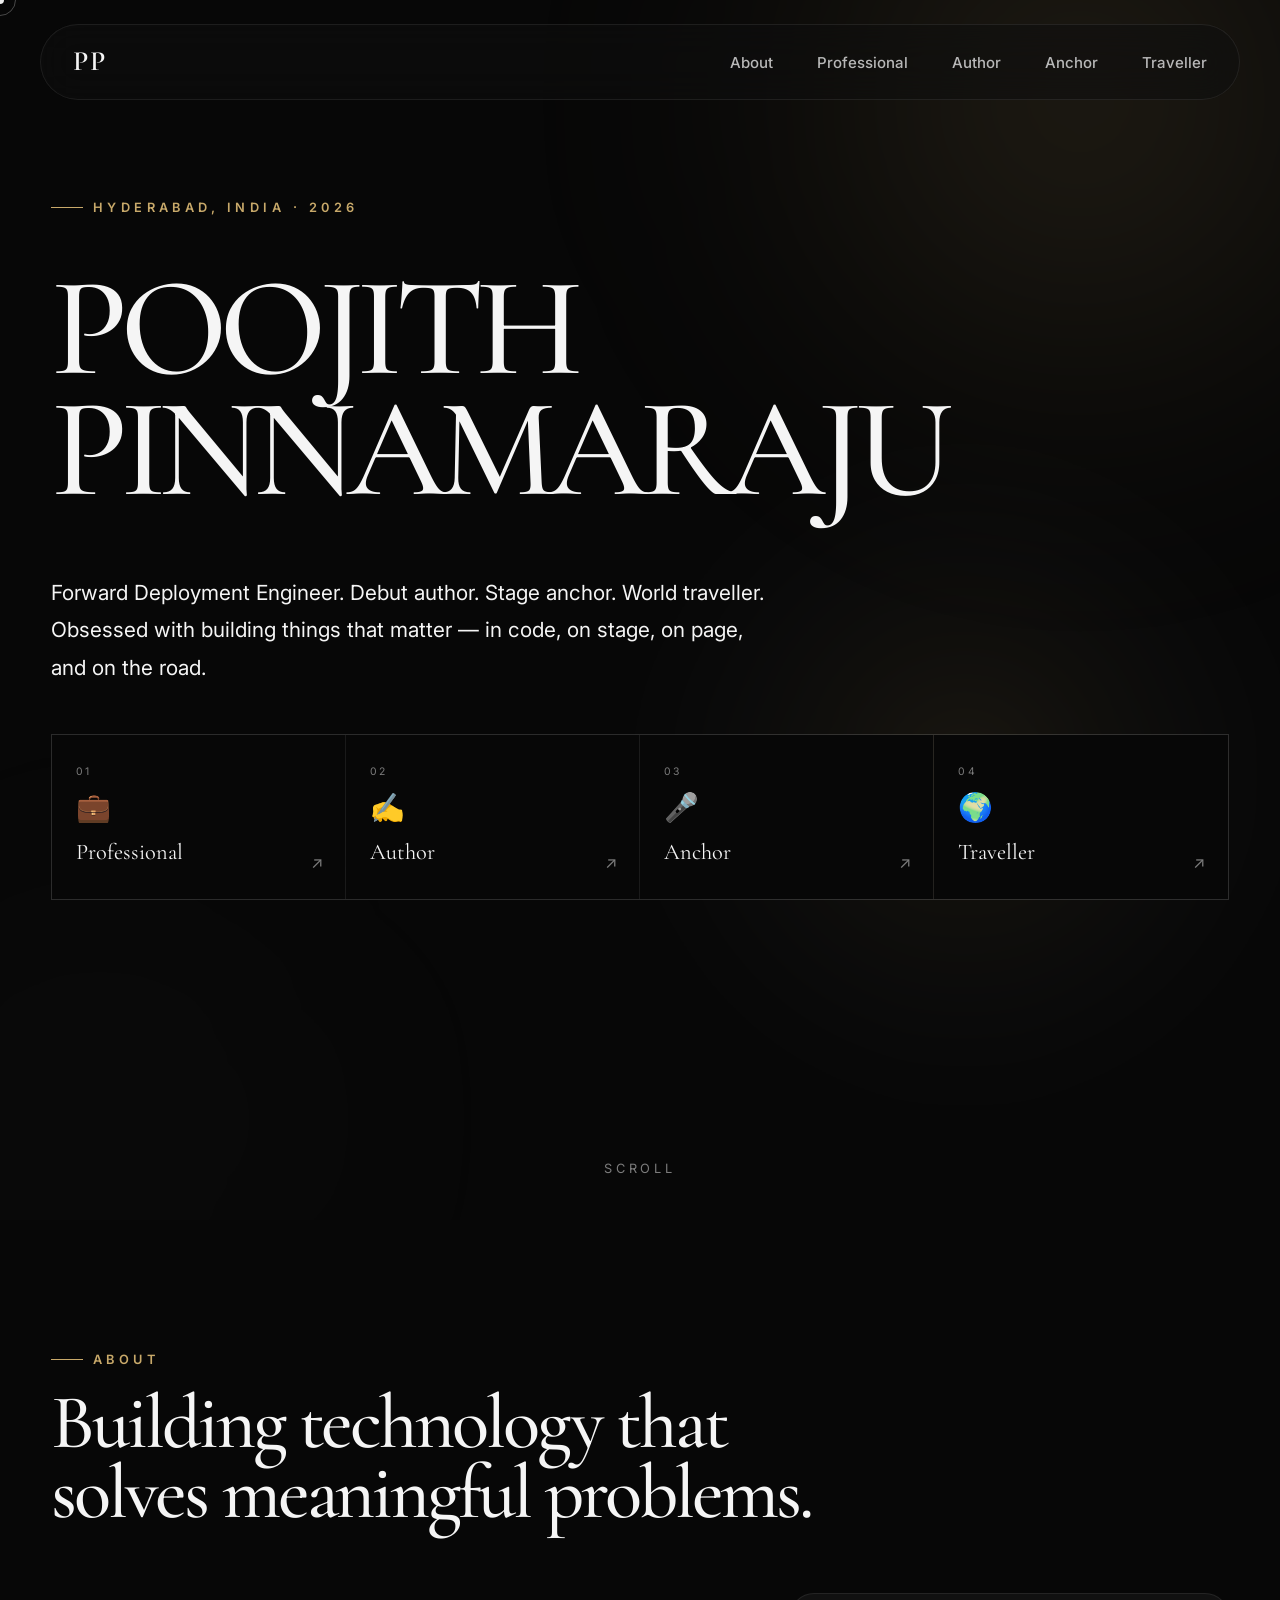
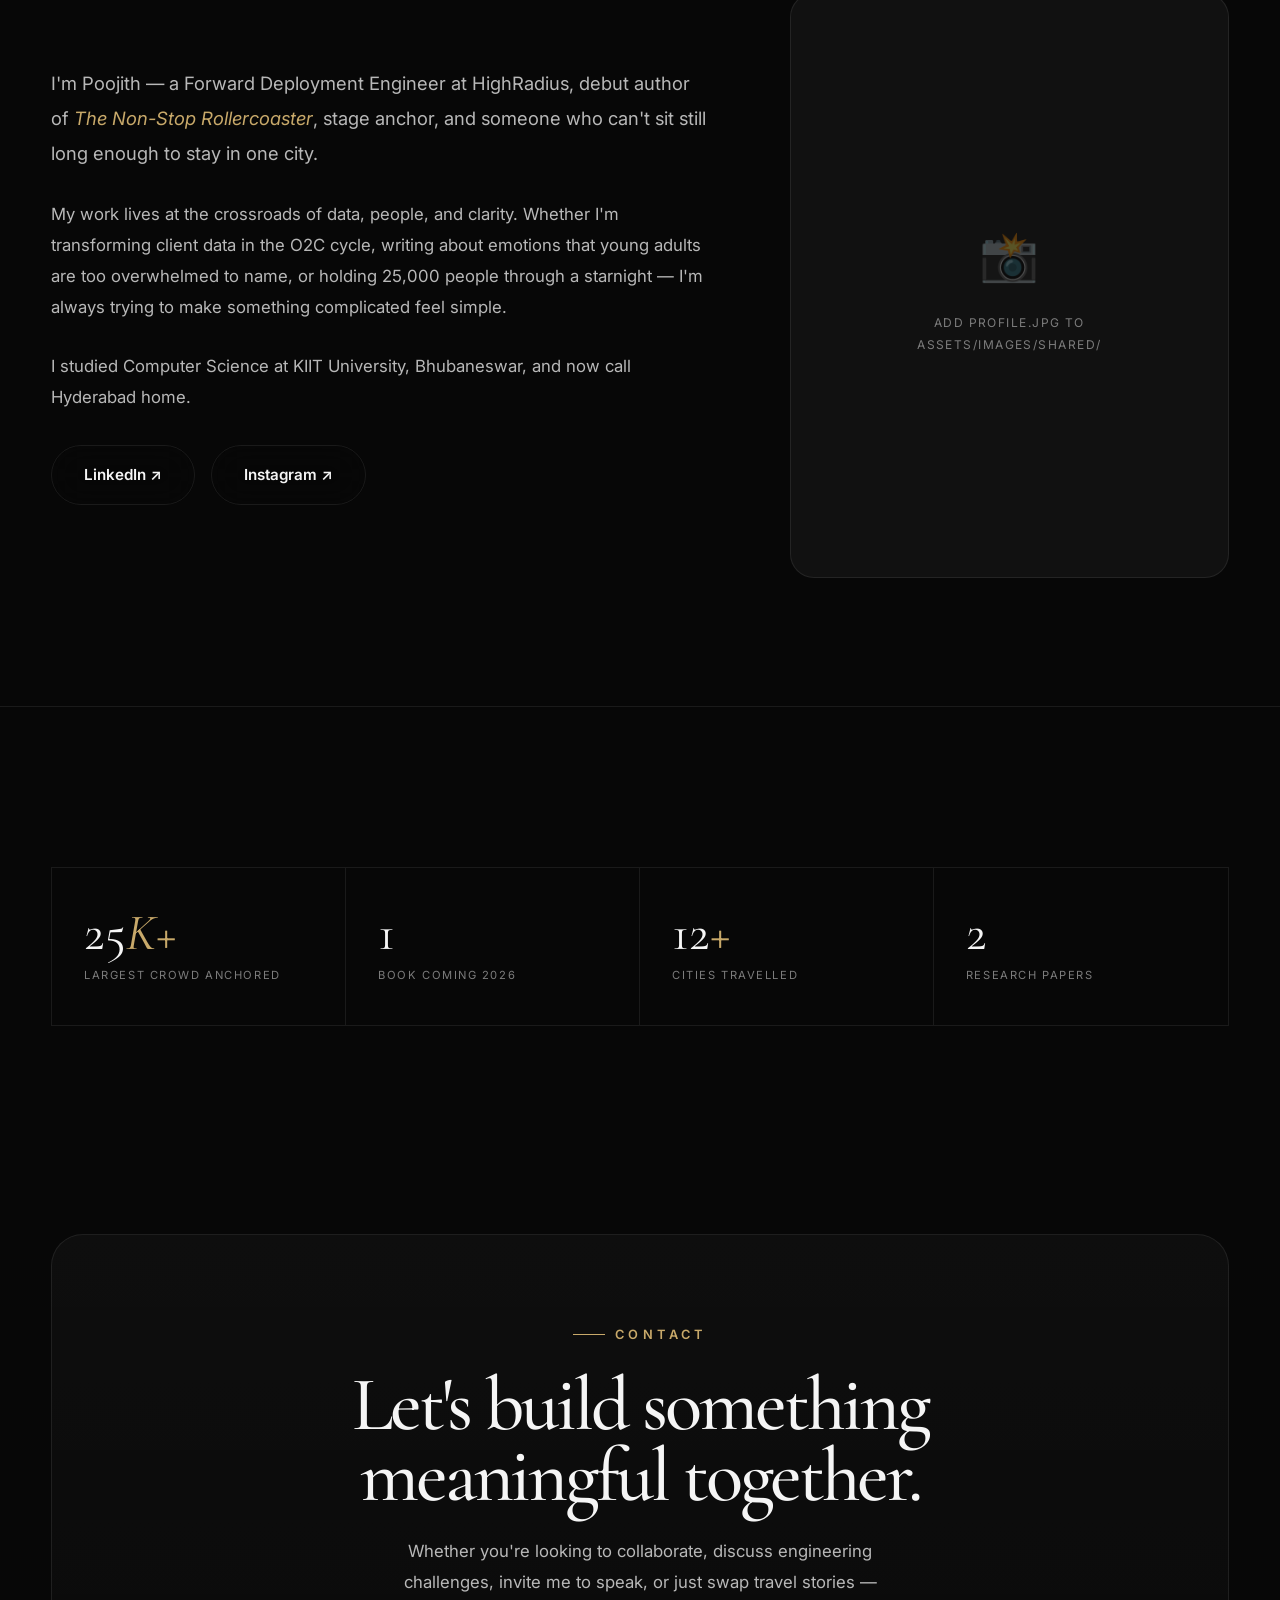
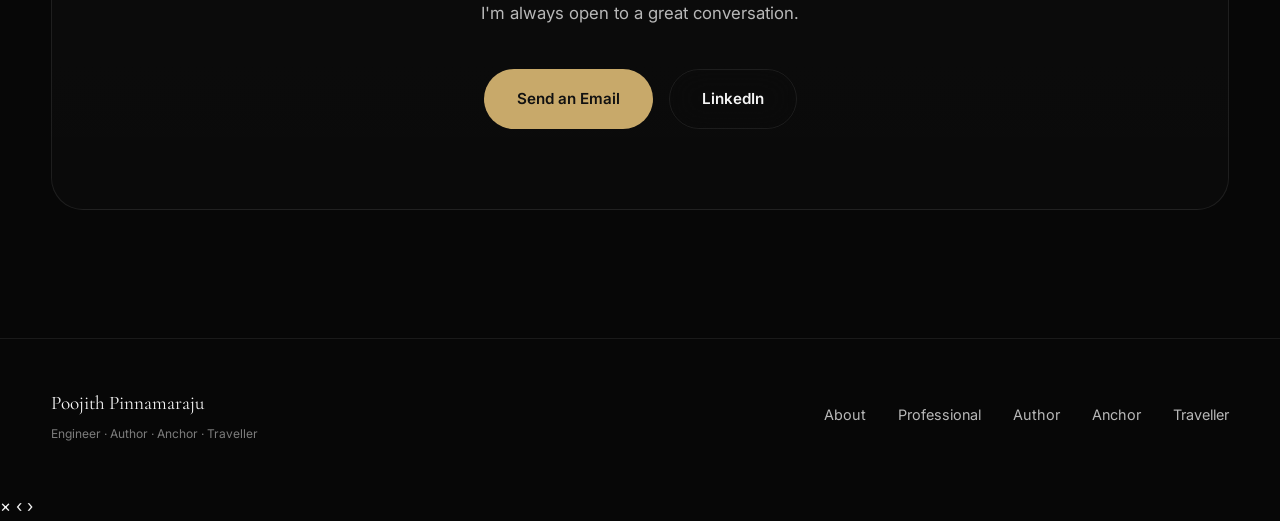
==== commit ff9b7ec8: "Complete portfolio rebuild — 5 pages, editorial design, embedded anchor photos" ====
--- a/index.html
+++ b/index.html
@@ -1,974 +1,206 @@
 <!DOCTYPE html>
 <html lang="en">
-
 <head>
-
-    <meta charset="UTF-8">
-
-    <meta name="viewport" content="width=device-width, initial-scale=1.0">
-
-    <title>Poojith Pinnamaraju</title>
-
-    <meta name="description"
-        content="Poojith Pinnamaraju | Forward Deployment Engineer | Python Developer | Speaker | Author">
-
-    <meta name="keywords"
-        content="Poojith, Portfolio, Python Developer, Forward Deployment Engineer, Speaker, Author">
-
-    <meta name="author"
-        content="Poojith Pinnamaraju">
-
-    <link rel="preconnect"
-        href="https://fonts.googleapis.com">
-
-    <link rel="preconnect"
-        href="https://fonts.gstatic.com"
-        crossorigin>
-
-    <link href="https://fonts.googleapis.com/css2?family=Inter:wght@300;400;500;600;700;800&family=Cormorant+Garamond:wght@400;500;600;700&display=swap"
-        rel="stylesheet">
-
-    <link rel="stylesheet"
-        href="assets/css/reset.css">
-
-    <link rel="stylesheet"
-        href="assets/css/variables.css">
-
-    <link rel="stylesheet"
-        href="assets/css/typography.css">
-
-    <link rel="stylesheet"
-        href="assets/css/utilities.css">
-
-    <link rel="stylesheet"
-        href="assets/css/buttons.css">
-
-    <link rel="stylesheet"
-        href="assets/css/navigation.css">
-
-    <link rel="stylesheet"
-        href="assets/css/sections.css">
-    
-    <link rel="stylesheet"
-         href="assets/css/gallery.css">
-
-    <link rel="stylesheet"
-        href="assets/css/home.css">
-
+<meta charset="UTF-8">
+<meta name="viewport" content="width=device-width, initial-scale=1.0">
+<meta name="description" content="Poojith Pinnamaraju — Forward Deployment Engineer, Author, Anchor, Traveller">
+<title>Poojith Pinnamaraju</title>
+<link rel="preconnect" href="https://fonts.googleapis.com">
+<link href="https://fonts.googleapis.com/css2?family=Cormorant+Garamond:ital,wght@0,300;0,400;0,500;0,600;1,300;1,400;1,500&family=Inter:wght@300;400;500;600&display=swap" rel="stylesheet">
+<link rel="stylesheet" href="assets/css/reset.css">
+<link rel="stylesheet" href="assets/css/variables.css">
+<link rel="stylesheet" href="assets/css/typography.css">
+<link rel="stylesheet" href="assets/css/utilities.css">
+<link rel="stylesheet" href="assets/css/buttons.css">
+<link rel="stylesheet" href="assets/css/navigation.css">
+<link rel="stylesheet" href="assets/css/animations.css">
+<link rel="stylesheet" href="assets/css/cards.css">
+<link rel="stylesheet" href="assets/css/components.css">
+<link rel="stylesheet" href="assets/css/sections.css">
+<link rel="stylesheet" href="assets/css/home.css">
+<style>
+/* Cursor — mix-blend-mode dot */
+.cursor-dot{position:fixed;z-index:9999;width:8px;height:8px;border-radius:50%;background:var(--color-text);transform:translate(-50%,-50%);pointer-events:none;mix-blend-mode:difference;transition:width .2s,height .2s}
+.cursor-ring{position:fixed;z-index:9998;width:32px;height:32px;border-radius:50%;border:1px solid rgba(245,245,245,.28);transform:translate(-50%,-50%);pointer-events:none;transition:width .3s cubic-bezier(.25,1,.5,1),height .3s cubic-bezier(.25,1,.5,1)}
+.cursor-dot.h{width:16px;height:16px}
+.cursor-ring.h{width:58px;height:58px;border-color:var(--color-accent)}
+</style>
 </head>
-
 <body>
 
-<header class="navbar">
-
-    <div class="container nav-container">
-
-        <a href="#hero"
-            class="logo">
-            PP
-        </a>
-
-        <nav>
-
-            <ul class="nav-links">
-
-                <li><a href="#about">About</a></li>
-
-                <li><a href="#work">Work</a></li>
-
-                <li><a href="#professional">Professional</a></li>
-
-                <li><a href="#speaking">Speaking</a></li>
-
-                <li><a href="#writing">Writing</a></li>
-
-                <li><a href="#contact">Contact</a></li>
-
-            </ul>
-
-        </nav>
-
-    </div>
-
-</header>
-
-<!-- ==========================
-Hero
-=========================== -->
-
-<section
-    class="hero"
-    id="hero">
-
-    <div class="container hero-content">
-
-        <span class="eyebrow">
-
-            PORTFOLIO · 2026
-
-        </span>
-
-        <h1>
-
-            POOJITH
-
-            <br>
-
-            PINNAMARAJU
-
-        </h1>
-
-        <p class="hero-description">
-
-            Forward Deployment Engineer building intelligent systems,
-            creating meaningful products,
-            speaking on stage,
-            and writing about the journey of becoming.
-
+<div class="cursor-dot" id="cd"></div>
+<div class="cursor-ring" id="cr"></div>
+<div class="page-overlay" id="page-overlay"></div>
+
+<!-- NAVBAR -->
+<nav class="navbar">
+  <div class="nav-container">
+    <a href="index.html" class="logo">PP</a>
+    <ul class="nav-links">
+      <li><a href="#about">About</a></li>
+      <li><a href="professional.html" onclick="navigateTo(event,'professional.html')">Professional</a></li>
+      <li><a href="author.html" onclick="navigateTo(event,'author.html')">Author</a></li>
+      <li><a href="anchor.html" onclick="navigateTo(event,'anchor.html')">Anchor</a></li>
+      <li><a href="traveller.html" onclick="navigateTo(event,'traveller.html')">Traveller</a></li>
+    </ul>
+    <div class="menu-toggle">
+      <span></span><span></span><span></span>
+    </div>
+  </div>
+</nav>
+
+<!-- HERO -->
+<section class="hero section-large">
+  <div class="container hero-content">
+    <div class="reveal">
+      <p class="eyebrow">Hyderabad, India · 2026</p>
+    </div>
+    <h1 class="display-title reveal" style="animation-delay:.1s">
+      POOJITH<br>PINNAMARAJU
+    </h1>
+    <p class="lead reveal" style="animation-delay:.2s;margin-top:2rem">
+      Forward Deployment Engineer. Debut author. Stage anchor. World traveller.<br>
+      Obsessed with building things that matter — in code, on stage, on page, and on the road.
+    </p>
+
+    <!-- 4 ROLE CARDS -->
+    <div class="role-grid reveal" style="animation-delay:.3s">
+      <a href="professional.html" class="role-card" onclick="navigateTo(event,'professional.html')" onmouseenter="chover(true)" onmouseleave="chover(false)">
+        <div class="role-num">01</div>
+        <div class="role-icon">💼</div>
+        <div class="role-name">Professional</div>
+        <div class="role-arrow">↗</div>
+      </a>
+      <a href="author.html" class="role-card" onclick="navigateTo(event,'author.html')" onmouseenter="chover(true)" onmouseleave="chover(false)">
+        <div class="role-num">02</div>
+        <div class="role-icon">✍️</div>
+        <div class="role-name">Author</div>
+        <div class="role-arrow">↗</div>
+      </a>
+      <a href="anchor.html" class="role-card" onclick="navigateTo(event,'anchor.html')" onmouseenter="chover(true)" onmouseleave="chover(false)">
+        <div class="role-num">03</div>
+        <div class="role-icon">🎤</div>
+        <div class="role-name">Anchor</div>
+        <div class="role-arrow">↗</div>
+      </a>
+      <a href="traveller.html" class="role-card" onclick="navigateTo(event,'traveller.html')" onmouseenter="chover(true)" onmouseleave="chover(false)">
+        <div class="role-num">04</div>
+        <div class="role-icon">🌍</div>
+        <div class="role-name">Traveller</div>
+        <div class="role-arrow">↗</div>
+      </a>
+    </div>
+
+    <div class="button-group reveal" style="animation-delay:.4s">
+      <a href="professional.html" onclick="navigateTo(event,'professional.html')" class="btn btn-primary">Explore My Work</a>
+      <a href="mailto:poojithpinnamaraju@gmail.com" class="btn btn-secondary">Get in Touch</a>
+    </div>
+  </div>
+  <div class="scroll-indicator">Scroll</div>
+</section>
+
+<!-- ABOUT -->
+<section id="about" class="section">
+  <div class="container">
+    <div class="section-heading">
+      <p class="eyebrow">About</p>
+      <h2>Building technology that<br>solves meaningful problems.</h2>
+    </div>
+    <div style="display:grid;grid-template-columns:1.2fr .8fr;gap:5rem;align-items:center;">
+      <div>
+        <p style="font-size:1.15rem;line-height:1.9;color:var(--color-text-secondary);margin-bottom:1.75rem;max-width:100%">
+          I'm Poojith — a Forward Deployment Engineer at HighRadius, debut author of <em style="color:var(--color-accent)">The Non-Stop Rollercoaster</em>, stage anchor, and someone who can't sit still long enough to stay in one city.
         </p>
-
-        <div class="hero-tags">
-
-            <span>Forward Deployment Engineer</span>
-
-            <span>Python Developer</span>
-
-            <span>Speaker</span>
-
-            <span>Author</span>
-
+        <p style="max-width:100%;margin-bottom:1.75rem">
+          My work lives at the crossroads of data, people, and clarity. Whether I'm transforming client data in the O2C cycle, writing about emotions that young adults are too overwhelmed to name, or holding 25,000 people through a starnight — I'm always trying to make something complicated feel simple.
+        </p>
+        <p style="max-width:100%">
+          I studied Computer Science at KIIT University, Bhubaneswar, and now call Hyderabad home.
+        </p>
+        <div class="button-group" style="margin-top:2rem">
+          <a href="https://www.linkedin.com/in/poojithpinnamaraju" target="_blank" class="btn btn-secondary">LinkedIn ↗</a>
+          <a href="https://www.instagram.com/__poojithhh__/" target="_blank" class="btn btn-secondary">Instagram ↗</a>
         </div>
-
-        <div class="button-group">
-
-            <a
-                href="#about"
-                class="btn btn-primary">
-
-                Explore My Journey
-
-            </a>
-
-            <a
-                href="#contact"
-                class="btn btn-secondary">
-
-                Contact Me
-
-            </a>
-
+      </div>
+      <div style="background:var(--color-surface);border:1px solid var(--color-border);border-radius:var(--radius-lg);overflow:hidden;aspect-ratio:3/4;display:flex;align-items:center;justify-content:center;">
+        <!-- ADD YOUR PHOTO: <img src="assets/images/shared/profile.jpg" style="width:100%;height:100%;object-fit:cover"> -->
+        <div style="text-align:center;color:var(--color-text-muted);">
+          <div style="font-size:3rem;margin-bottom:1rem;opacity:.3">📸</div>
+          <p style="font-size:.75rem;letter-spacing:.12em;text-transform:uppercase;max-width:100%;color:var(--color-text-muted)">Add profile.jpg to<br>assets/images/shared/</p>
         </div>
-
-    </div>
-
-    <div class="scroll-indicator">
-
-        Scroll
-
-    </div>
-
-</section>
-
-<!-- ==========================
-ABOUT
-=========================== -->
-
-<section
-    id="about"
-    class="content-section">
-
-    <div class="container">
-
-        <div class="section-header">
-
-            <span class="section-label">
-
-                ABOUT
-
-            </span>
-
-            <h2 class="section-title">
-
-                Building technology that solves
-                meaningful problems.
-
-            </h2>
-
-            <p class="section-description">
-
-                I'm Poojith Pinnamaraju, a Forward Deployment Engineer with a passion
-                for building software that bridges technology and real-world impact.
-                My journey has taken me through Python development, AI-powered
-                solutions, consulting, public speaking, and writing—always driven by
-                curiosity and the desire to create meaningful experiences.
-
-            </p>
-
-        </div>
-
-        <div class="about">
-
-            <div class="about-text">
-
-                <p>
-
-                    From developing automation solutions to working directly with
-                    enterprise clients, I enjoy solving complex problems through clean,
-                    scalable engineering.
-
-                </p>
-
-                <p>
-
-                    Beyond software, I believe communication is equally important.
-                    Whether speaking at university events, leading performances,
-                    mentoring peers, or writing, I strive to make ideas accessible
-                    and inspiring.
-
-                </p>
-
-                <p>
-
-                    Every project I build reflects a simple philosophy:
-                    combine thoughtful design with practical engineering.
-
-                </p>
-
-            </div>
-
-            <div class="about-image">
-
-                <!-- Replace with your portrait -->
-
-                <img
-                    src="assets/images/shared/profile.jpg"
-                    alt="Poojith Pinnamaraju">
-
-            </div>
-
-        </div>
-
-    </div>
-
-</section>
-
-<!-- ======================================================
-SELECTED WORK
-====================================================== -->
-
-<section
-    id="work"
-    class="content-section">
-
-    <div class="container">
-
-        <div class="section-header">
-
-            <span class="section-label">
-
-                SELECTED WORK
-
-            </span>
-
-            <h2 class="section-title">
-
-                Building products that solve
-                real-world problems.
-
-            </h2>
-
-            <p class="section-description">
-
-                My work spans enterprise engineering, AI-powered applications,
-                automation, and customer-facing deployments. I enjoy taking ideas
-                from concept to production while focusing on performance,
-                maintainability, and user experience.
-
-            </p>
-
-        </div>
-
-        <div class="feature-grid">
-
-            <article class="feature-card">
-
-                <h3>
-
-                    Forward Deployment Engineering
-
-                </h3>
-
-                <p>
-
-                    Working directly with enterprise customers to understand
-                    complex business challenges and deliver scalable software
-                    solutions with measurable impact.
-
-                </p>
-
-            </article>
-
-            <article class="feature-card">
-
-                <h3>
-
-                    Python Development
-
-                </h3>
-
-                <p>
-
-                    Building backend systems, APIs, automation workflows,
-                    and intelligent tools using Python while focusing on
-                    clean architecture and maintainability.
-
-                </p>
-
-            </article>
-
-            <article class="feature-card">
-
-                <h3>
-
-                    AI & Product Development
-
-                </h3>
-
-                <p>
-
-                    Creating AI-driven experiences and modern web applications
-                    by combining thoughtful design with practical engineering.
-
-                </p>
-
-            </article>
-
-        </div>
-
-    </div>
-
-</section>
-
-<!-- ======================================================
-PROFESSIONAL EXPERIENCE
-====================================================== -->
-
-<section
-    id="professional"
-    class="content-section">
-
-    <div class="container">
-
-        <div class="section-header">
-
-            <span class="section-label">
-
-                PROFESSIONAL
-
-            </span>
-
-            <h2 class="section-title">
-
-                Experiences that shaped
-                the engineer I am today.
-
-            </h2>
-
-        </div>
-
-        <div class="timeline">
-
-            <!-- Experience -->
-
-            <div class="timeline-item">
-
-                <div class="timeline-year">
-
-                    2025 — Present
-
-                </div>
-
-                <div class="timeline-content">
-
-                    <h3>
-
-                        Forward Deployment Engineer I
-
-                    </h3>
-
-                    <p>
-
-                        Working closely with enterprise customers to deploy,
-                        customize, and optimize software solutions. My role
-                        combines engineering, consulting, and product thinking
-                        to solve complex operational challenges.
-
-                    </p>
-
-                </div>
-
-            </div>
-
-            <!-- Experience -->
-
-            <div class="timeline-item">
-
-                <div class="timeline-year">
-
-                    2025
-
-                </div>
-
-                <div class="timeline-content">
-
-                    <h3>
-
-                        Python Developer Intern — Quranium
-
-                    </h3>
-
-                    <p>
-
-                        Developed Python-based applications and backend
-                        components while contributing to scalable software
-                        solutions in a collaborative engineering environment.
-
-                    </p>
-
-                </div>
-
-            </div>
-
-            <!-- Experience -->
-
-            <div class="timeline-item">
-
-                <div class="timeline-year">
-
-                    2024
-
-                </div>
-
-                <div class="timeline-content">
-
-                    <h3>
-
-                        Technical Consulting Intern — HighRadius
-
-                    </h3>
-
-                    <p>
-
-                        Worked with SQL, enterprise datasets, and consulting
-                        workflows to deliver business insights and improve
-                        operational efficiency for clients.
-
-                    </p>
-
-                </div>
-
-            </div>
-
-            <!-- Experience -->
-
-            <div class="timeline-item">
-
-                <div class="timeline-year">
-
-                    2021 — 2025
-
-                </div>
-
-                <div class="timeline-content">
-
-                    <h3>
-
-                        B.Tech — Computer Science & Engineering
-
-                    </h3>
-
-                    <p>
-
-                        KIIT University provided the foundation for my career
-                        through software engineering, data science, leadership,
-                        event management, and numerous technical and creative
-                        initiatives.
-
-                    </p>
-
-                </div>
-
-            </div>
-
-        </div>
-
-    </div>
-
-</section>
-
-<!-- ======================================================
-SPEAKING
-====================================================== -->
-
-<section
-    id="speaking"
-    class="content-section">
-
-    <div class="container">
-
-        <div class="section-header">
-
-            <span class="section-label">
-
-                SPEAKING
-
-            </span>
-
-            <h2 class="section-title">
-
-                Sharing ideas,
-                creating experiences,
-                inspiring communities.
-
-            </h2>
-
-            <p class="section-description">
-
-                Throughout university, I had the opportunity to lead large-scale
-                performances, host events, and contribute to some of KIIT's
-                biggest cultural celebrations. These experiences strengthened
-                my confidence, leadership, communication, and ability to
-                perform under pressure.
-
-            </p>
-
-        </div>
-
-        <div class="speaking-grid">
-
-            <!-- Flashmob -->
-
-            <article class="speaking-card">
-
-                <img
-                    src="assets/images/speaking/flashmob-1.jpg"
-                    alt="Flashmob Performance">
-
-                <div class="speaking-info">
-
-                    <h3>
-
-                        Flashmob Performance
-
-                    </h3>
-
-                    <p>
-
-                        Coordinated and performed in one of KIIT's flagship
-                        flashmob events, bringing together performers,
-                        choreography, and audience engagement.
-
-                    </p>
-
-                </div>
-
-            </article>
-
-            <article class="speaking-card">
-
-                <img
-                    src="assets/images/speaking/flashmob-2.jpg"
-                    alt="Flashmob Performance">
-
-                <div class="speaking-info">
-
-                    <h3>
-
-                        Flashmob Highlights
-
-                    </h3>
-
-                    <p>
-
-                        An energetic celebration of teamwork, creativity,
-                        and large-scale event execution.
-
-                    </p>
-
-                </div>
-
-            </article>
-
-            <!-- Kritarth -->
-
-            <article class="speaking-card">
-
-                <img
-                    src="assets/images/speaking/kritarth-1.jpg"
-                    alt="Kritarth Starlight">
-
-                <div class="speaking-info">
-
-                    <h3>
-
-                        Kritarth Starlight
-
-                    </h3>
-
-                    <p>
-
-                        Led one of KIIT's major evening events,
-                        managing stage presence and audience engagement.
-
-                    </p>
-
-                </div>
-
-            </article>
-
-            <article class="speaking-card">
-
-                <img
-                    src="assets/images/speaking/kritarth-2.jpg"
-                    alt="Kritarth Starlight">
-
-                <div class="speaking-info">
-
-                    <h3>
-
-                        Event Hosting
-
-                    </h3>
-
-                    <p>
-
-                        Delivering high-energy presentations while
-                        coordinating performers and event flow.
-
-                    </p>
-
-                </div>
-
-            </article>
-
-            <article class="speaking-card">
-
-                <img
-                    src="assets/images/speaking/kritarth-3.jpg"
-                    alt="Kritarth Stage">
-
-                <div class="speaking-info">
-
-                    <h3>
-
-                        Stage Leadership
-
-                    </h3>
-
-                    <p>
-
-                        Creating memorable experiences through confident
-                        communication and audience interaction.
-
-                    </p>
-
-                </div>
-
-            </article>
-
-            <!-- KIIT Fest -->
-
-            <article class="speaking-card">
-
-                <img
-                    src="assets/images/speaking/kiitfest-1.jpg"
-                    alt="KIIT Fest">
-
-                <div class="speaking-info">
-
-                    <h3>
-
-                        KIIT Fest Starlight
-
-                    </h3>
-
-                    <p>
-
-                        Hosting one of the university's largest
-                        annual cultural celebrations.
-
-                    </p>
-
-                </div>
-
-            </article>
-
-            <article class="speaking-card">
-
-                <img
-                    src="assets/images/speaking/kiitfest-2.jpg"
-                    alt="KIIT Fest">
-
-                <div class="speaking-info">
-
-                    <h3>
-
-                        Grand Inauguration
-
-                    </h3>
-
-                    <p>
-
-                        Delivering stage presentations for large audiences
-                        during flagship university events.
-
-                    </p>
-
-                </div>
-
-            </article>
-
-        </div>
-
-    </div>
-
-</section>
-
-<!-- ======================================================
-WRITING
-====================================================== -->
-
-<section
-    id="writing"
-    class="content-section">
-
-    <div class="container">
-
-        <div class="section-header">
-
-            <span class="section-label">
-
-                WRITING
-
-            </span>
-
-            <h2 class="section-title">
-
-                Writing to help people
-                navigate uncertainty.
-
-            </h2>
-
-            <p class="section-description">
-
-                Beyond engineering, I enjoy writing about growth,
-                self-discovery, and the confusing emotions that many
-                people experience in their early twenties.
-
-            </p>
-
-        </div>
-
-        <div class="book">
-
-            <div class="book-cover">
-
-                <img
-                    src="assets/images/writing/book-cover.jpg"
-                    alt="Book Cover">
-
-            </div>
-
-            <div class="book-content">
-
-                <h3>
-
-                    Belonging in Shared Struggles
-
-                </h3>
-
-                <p>
-
-                    This book explores the uncertainty that many people
-                    quietly carry while navigating adulthood.
-                    Through relatable stories and reflections,
-                    it reminds readers that confusion is a shared human
-                    experience rather than a personal failure.
-
-                </p>
-
-                <p>
-
-                    The goal isn't to provide all the answers,
-                    but to offer reassurance that growth often begins
-                    with uncertainty.
-
-                </p>
-
-                <a
-                    href="#contact"
-                    class="btn btn-primary">
-
-                    Learn More
-
-                </a>
-
-            </div>
-
-        </div>
-
-    </div>
-
-</section>
-<!-- ======================================================
-CONTACT
-====================================================== -->
-
-<section
-    id="contact"
-    class="content-section">
-
-    <div class="container">
-
-        <div class="contact-box">
-
-            <span class="section-label">
-
-                CONTACT
-
-            </span>
-
-            <h2>
-
-                Let's build something meaningful together.
-
-            </h2>
-
-            <p>
-
-                Whether you're looking to collaborate on innovative products,
-                discuss engineering challenges, invite me to speak, or simply
-                connect over technology and ideas, I'd love to hear from you.
-
-            </p>
-
-            <div class="button-group">
-
-                <a
-                    href="mailto:YOUR_EMAIL_HERE"
-                    class="btn btn-primary">
-
-                    Send an Email
-
-                </a>
-
-                <a
-                    href="https://linkedin.com/in/YOUR_LINKEDIN"
-                    target="_blank"
-                    class="btn btn-secondary">
-
-                    LinkedIn
-
-                </a>
-
-            </div>
-
-        </div>
-
-    </div>
-
-</section>
-
-<!-- ======================================================
-FOOTER
-====================================================== -->
-
+      </div>
+    </div>
+  </div>
+</section>
+
+<!-- QUICK STATS -->
+<section class="section-small" style="border-top:1px solid var(--color-border)">
+  <div class="container">
+    <div class="stats-band">
+      <div class="stat-box"><div class="stat-n">25<em>K+</em></div><div class="stat-l">Largest Crowd Anchored</div></div>
+      <div class="stat-box"><div class="stat-n">1</div><div class="stat-l">Book Coming 2026</div></div>
+      <div class="stat-box"><div class="stat-n">12<em>+</em></div><div class="stat-l">Cities Travelled</div></div>
+      <div class="stat-box"><div class="stat-n">2</div><div class="stat-l">Research Papers</div></div>
+    </div>
+  </div>
+</section>
+
+<!-- CONTACT -->
+<section class="section">
+  <div class="container">
+    <div style="background:linear-gradient(180deg,rgba(255,255,255,.03),rgba(255,255,255,.015));border:1px solid var(--color-border);border-radius:var(--radius-xl);padding:5rem;text-align:center;">
+      <p class="eyebrow" style="justify-content:center">Contact</p>
+      <h2 style="margin:1.5rem auto 1.5rem;max-width:620px">Let's build something<br>meaningful together.</h2>
+      <p style="margin:0 auto 2.5rem;max-width:500px">Whether you're looking to collaborate, discuss engineering challenges, invite me to speak, or just swap travel stories — I'm always open to a great conversation.</p>
+      <div class="button-group" style="justify-content:center">
+        <a href="mailto:poojithpinnamaraju@gmail.com" class="btn btn-primary">Send an Email</a>
+        <a href="https://www.linkedin.com/in/poojithpinnamaraju" target="_blank" class="btn btn-secondary">LinkedIn</a>
+      </div>
+    </div>
+  </div>
+</section>
+
+<!-- FOOTER -->
 <footer>
-
-    <div class="container footer-inner">
-
-        <div>
-
-            <h3>
-
-                Poojith Pinnamaraju
-
-            </h3>
-
-            <p>
-
-                Forward Deployment Engineer • Python Developer • Speaker • Author
-
-            </p>
-
-        </div>
-
-        <div class="footer-links">
-
-            <a
-                href="#hero">
-
-                Home
-
-            </a>
-
-            <a
-                href="#about">
-
-                About
-
-            </a>
-
-            <a
-                href="#work">
-
-                Work
-
-            </a>
-
-            <a
-                href="#speaking">
-
-                Speaking
-
-            </a>
-
-            <a
-                href="#writing">
-
-                Writing
-
-            </a>
-
-            <a
-                href="#contact">
-
-                Contact
-
-            </a>
-
-        </div>
-
-    </div>
-
+  <div class="container">
+    <div class="footer-inner">
+      <div>
+        <div style="font-family:var(--font-heading);font-size:1.2rem;color:var(--color-text);margin-bottom:.3rem">Poojith Pinnamaraju</div>
+        <div style="font-size:.75rem;color:var(--color-text-muted)">Engineer · Author · Anchor · Traveller</div>
+      </div>
+      <div class="footer-links">
+        <a href="#about">About</a>
+        <a href="professional.html" onclick="navigateTo(event,'professional.html')">Professional</a>
+        <a href="author.html" onclick="navigateTo(event,'author.html')">Author</a>
+        <a href="anchor.html" onclick="navigateTo(event,'anchor.html')">Anchor</a>
+        <a href="traveller.html" onclick="navigateTo(event,'traveller.html')">Traveller</a>
+      </div>
+    </div>
+  </div>
 </footer>
 
-<!-- ======================================================
-SCRIPTS
-====================================================== -->
-
+<script src="assets/js/loader.js"></script>
+<script src="assets/js/cursor.js"></script>
 <script src="assets/js/navigation.js"></script>
-
 <script src="assets/js/reveal.js"></script>
-
-<script src="assets/js/cursor.js"></script>
-
-<script src="assets/js/loader.js"></script>
-
+<script src="assets/js/transitions.js"></script>
 <script src="assets/js/gallery.js"></script>
-
 <script src="assets/js/main.js"></script>
-
+<script>
+// custom cursor
+const cd=document.getElementById('cd'),cr=document.getElementById('cr');
+let mx=0,my=0,rx=0,ry=0;
+window.addEventListener('mousemove',e=>{mx=e.clientX;my=e.clientY;cd.style.left=mx+'px';cd.style.top=my+'px'});
+(function a(){rx+=(mx-rx)*.1;ry+=(my-ry)*.1;cr.style.left=rx+'px';cr.style.top=ry+'px';requestAnimationFrame(a)})();
+function chover(h){cd.classList.toggle('h',h);cr.classList.toggle('h',h)}
+document.querySelectorAll('a,.role-card,.btn').forEach(el=>{el.addEventListener('mouseenter',()=>chover(true));el.addEventListener('mouseleave',()=>chover(false))});
+
+function navigateTo(e,url){
+  e.preventDefault();
+  const ov=document.getElementById('page-overlay');
+  if(ov){ov.style.transformOrigin='bottom';ov.style.transform='scaleY(1)';ov.style.transition='transform .5s cubic-bezier(.76,0,.24,1)';ov.style.pointerEvents='auto';}
+  setTimeout(()=>window.location.href=url,510);
+}
+</script>
 </body>
-
-</html>+</html>
--- a/assets/css/animations.css
+++ b/assets/css/animations.css
@@ -0,0 +1,84 @@
+/* ==========================================================
+   POOJITH PORTFOLIO
+   File: animations.css
+========================================================== */
+
+/* ===========================
+   FADE UP
+=========================== */
+
+@keyframes fadeUp {
+
+    from {
+        opacity: 0;
+        transform: translateY(40px);
+    }
+
+    to {
+        opacity: 1;
+        transform: translateY(0);
+    }
+
+}
+
+/* ===========================
+   FADE
+=========================== */
+
+@keyframes fade {
+
+    from {
+        opacity: 0;
+    }
+
+    to {
+        opacity: 1;
+    }
+
+}
+
+/* ===========================
+   SCALE
+=========================== */
+
+@keyframes scaleIn {
+
+    from {
+
+        opacity: 0;
+
+        transform: scale(.96);
+
+    }
+
+    to {
+
+        opacity: 1;
+
+        transform: scale(1);
+
+    }
+
+}
+
+/* ===========================
+   CLASSES
+=========================== */
+
+.fade-up {
+
+    animation: fadeUp .9s var(--transition) both;
+
+}
+
+.fade {
+
+    animation: fade .8s ease both;
+
+}
+
+.scale {
+
+    animation: scaleIn .8s var(--transition) both;
+
+}
--- a/assets/css/cards.css
+++ b/assets/css/cards.css
@@ -0,0 +1,28 @@
+/* ==========================================================
+   POOJITH PORTFOLIO
+   File: cards.css
+========================================================== */
+
+.card {
+
+    background: var(--surface);
+
+    border: 1px solid var(--border);
+
+    border-radius: var(--radius-lg);
+
+    padding: 2rem;
+
+    transition: var(--transition);
+
+}
+
+.card:hover {
+
+    transform: translateY(-8px);
+
+    border-color: rgba(200,169,106,.25);
+
+    box-shadow: var(--shadow);
+
+}
--- a/assets/css/components.css
+++ b/assets/css/components.css
@@ -0,0 +1,6 @@
+/* ==========================================================
+   POOJITH PORTFOLIO
+   File: components.css
+========================================================== */
+
+/* Components will be added here in the next phase */
--- a/assets/css/sections.css
+++ b/assets/css/sections.css
@@ -1,563 +1,112 @@
 /* ==========================================================
-   POOJITH PORTFOLIO V2
-   File: sections.css
+   POOJITH PORTFOLIO — sections.css
+   Global section styles + page transitions + reveal
 ========================================================== */
 
-/* ==========================================================
-   GLOBAL SECTION
-========================================================== */
+section { position: relative; }
 
-section{
+.content-section { padding: 8rem 0; }
 
-    position:relative;
+.section-header { margin-bottom: 5rem; }
 
+.section-label {
+  display: inline-flex; align-items: center; gap: .75rem;
+  margin-bottom: 1.25rem; color: var(--color-accent);
+  font-size: .8rem; font-weight: 600; letter-spacing: .3em;
+  text-transform: uppercase;
+}
+.section-label::before {
+  content: ""; width: 40px; height: 1px; background: var(--color-accent);
 }
 
-.content-section{
+.section-title { margin-bottom: 1.5rem; }
+.section-description { max-width: 700px; color: var(--color-text-secondary); }
 
-    padding:8rem 0;
-
+/* PAGE OVERLAY TRANSITION */
+.page-overlay {
+  position: fixed; inset: 0; z-index: 9000;
+  background: var(--color-background);
+  transform: scaleY(0); transform-origin: bottom;
+  transition: transform .55s cubic-bezier(.76,0,.24,1);
+  pointer-events: none;
+}
+.page-overlay.out {
+  transform: scaleY(1);
+  pointer-events: auto;
 }
 
-.section-header{
+/* REVEAL */
+.reveal {
+  opacity: 0; transform: translateY(50px);
+  transition: opacity .9s cubic-bezier(.16,1,.3,1),
+              transform .9s cubic-bezier(.16,1,.3,1);
+  will-change: opacity, transform;
+}
+.revealed { opacity: 1; transform: translateY(0); }
 
-    margin-bottom:5rem;
+.reveal-d1 { transition-delay: .08s; }
+.reveal-d2 { transition-delay: .16s; }
+.reveal-d3 { transition-delay: .24s; }
+.reveal-d4 { transition-delay: .32s; }
 
+/* SCROLL PROGRESS */
+.scroll-progress {
+  position: fixed; top: 0; left: 0; width: 0; height: 2px;
+  background: var(--color-accent); z-index: 9999;
+  transition: width .08s linear;
 }
 
-.section-label{
+/* FOOTER */
+footer { padding: 3rem 0; border-top: 1px solid var(--color-border); }
+.footer-inner { display: flex; justify-content: space-between; align-items: center; flex-wrap: wrap; gap: 1.5rem; }
+.footer-links { display: flex; gap: 2rem; }
+.footer-links a { color: var(--color-text-secondary); font-size: .9rem; }
+.footer-links a:hover { color: var(--color-accent); }
 
-    display:inline-flex;
+/* TIMELINE — shared */
+.timeline { display: flex; flex-direction: column; gap: 0; }
+.timeline-item {
+  display: grid; grid-template-columns: 200px 1fr;
+  gap: 3rem; padding: 2.5rem 0;
+  border-bottom: 1px solid var(--color-border);
+  transition: background .3s;
+}
+.timeline-item:hover { background: rgba(255,255,255,.015); padding-left: .75rem; }
+.timeline-year { color: var(--color-accent); font-size: .85rem; font-weight: 600; letter-spacing: .08em; padding-top: .3rem; }
+.timeline-content h3 { margin-bottom: .6rem; }
+.timeline-content p { color: var(--color-text-secondary); }
 
-    align-items:center;
-
-    gap:.75rem;
-
-    margin-bottom:1.25rem;
-
-    color:var(--color-accent);
-
-    font-size:.85rem;
-
-    font-weight:600;
-
-    letter-spacing:.3em;
-
-    text-transform:uppercase;
-
+/* TAGS / CHIPS */
+.tag-row { display: flex; flex-wrap: wrap; gap: .5rem; margin-top: 1rem; }
+.tag {
+  padding: .3rem .9rem; border: 1px solid var(--color-border);
+  font-size: .75rem; letter-spacing: .08em; color: var(--color-text-muted);
 }
 
-.section-label::before{
-
-    content:"";
-
-    width:40px;
-
-    height:1px;
-
-    background:var(--color-accent);
-
+/* STATS BAND */
+.stats-band {
+  display: grid; grid-template-columns: repeat(4,1fr);
+  border: 1px solid var(--color-border); margin-top: 5rem;
 }
-
-.section-title{
-
-    margin-bottom:1.5rem;
-
+.stat-box {
+  padding: 2.5rem 2rem; border-right: 1px solid var(--color-border);
+  transition: background .3s;
 }
-
-.section-description{
-
-    max-width:700px;
-
-    color:var(--color-text-secondary);
-
+.stat-box:last-child { border-right: none; }
+.stat-box:hover { background: rgba(255,255,255,.02); }
+.stat-n {
+  font-family: var(--font-heading); font-size: 3.2rem;
+  font-weight: 400; color: var(--color-text); line-height: 1;
 }
-
-/* ==========================================================
-   ABOUT
-========================================================== */
-
-.about{
-
-    display:grid;
-
-    grid-template-columns:1.2fr .8fr;
-
-    gap:6rem;
-
-    align-items:center;
-
-}
-
-.about-text p{
-
-    margin-bottom:1.75rem;
-
-}
-
-.about-image{
-
-    border-radius:28px;
-
-    overflow:hidden;
-
-    border:1px solid var(--color-border);
-
-}
-
-.about-image img{
-
-    width:100%;
-
-    display:block;
-
-}
-
-/* ==========================================================
-   FEATURE GRID
-========================================================== */
-
-.feature-grid{
-
-    display:grid;
-
-    grid-template-columns:repeat(3,1fr);
-
-    gap:2rem;
-
-    margin-top:4rem;
-
-}
-
-.feature-card{
-
-    background:rgba(255,255,255,.03);
-
-    border:1px solid var(--color-border);
-
-    border-radius:24px;
-
-    padding:2rem;
-
-    transition:all .4s cubic-bezier(.16,1,.3,1);
-
-}
-
-.feature-card:hover{
-
-    transform:translateY(-10px);
-
-    border-color:rgba(200,169,106,.3);
-
-    background:rgba(255,255,255,.05);
-
-    box-shadow:0 24px 60px rgba(0,0,0,.25);
-
-}
-
-.feature-card h3{
-
-    margin-bottom:1rem;
-
-    font-size:1.8rem;
-
-}
-
-.feature-card p{
-
-    color:var(--color-text-secondary);
-
-}
-
-/* ==========================================================
-   PROFESSIONAL TIMELINE
-========================================================== */
-
-.timeline{
-
-    display:flex;
-
-    flex-direction:column;
-
-    gap:3rem;
-
-}
-
-.timeline-item{
-
-    display:grid;
-
-    grid-template-columns:220px 1fr;
-
-    gap:3rem;
-
-    padding-bottom:3rem;
-
-    border-bottom:1px solid var(--color-border);
-
-}
-
-.timeline-year{
-
-    color:var(--color-accent);
-
-    font-weight:600;
-
-    letter-spacing:.08em;
-
-}
-
-.timeline-content h3{
-
-    margin-bottom:.8rem;
-
-}
-
-.timeline-content p{
-
-    color:var(--color-text-secondary);
-
-}
-
-/* ==========================================================
-   SPEAKING GRID
-========================================================== */
-
-.speaking-grid{
-
-    display:grid;
-
-    grid-template-columns:repeat(3,1fr);
-
-    gap:2rem;
-
-}
-
-.speaking-card{
-
-    overflow:hidden;
-
-    border-radius:24px;
-
-    border:1px solid var(--color-border);
-
-    background:var(--color-surface);
-
-    transition:.4s cubic-bezier(.16,1,.3,1);
-
-}
-
-.speaking-card:hover{
-
-    transform:translateY(-8px);
-
-    border-color:rgba(200,169,106,.3);
-
-}
-
-.speaking-card img{
-
-    width:100%;
-
-    height:280px;
-
-    object-fit:cover;
-
-}
-
-.speaking-info{
-
-    padding:1.5rem;
-
-}
-
-/* ==========================================================
-   WRITING
-========================================================== */
-
-.book{
-
-    display:grid;
-
-    grid-template-columns:320px 1fr;
-
-    gap:4rem;
-
-    align-items:center;
-
-}
-
-.book-cover{
-
-    border-radius:20px;
-
-    overflow:hidden;
-
-}
-
-.book-cover img{
-
-    width:100%;
-
-}
-
-.book-content h3{
-
-    margin-bottom:1rem;
-
-}
-
-.book-content p{
-
-    margin-bottom:2rem;
-
-}
-
-/* ==========================================================
-   CONTACT
-========================================================== */
-
-.contact-box{
-
-    background:linear-gradient(
-        180deg,
-        rgba(255,255,255,.03),
-        rgba(255,255,255,.02)
-    );
-
-    border:1px solid var(--color-border);
-
-    border-radius:32px;
-
-    padding:5rem;
-
-    text-align:center;
-
-}
-
-.contact-box h2{
-
-    margin-bottom:1.5rem;
-
-}
-
-.contact-box p{
-
-    margin-inline:auto;
-
-    margin-bottom:2.5rem;
-
-}
-
-/* ==========================================================
-   FOOTER
-========================================================== */
-
-footer{
-
-    padding:3rem 0;
-
-    border-top:1px solid var(--color-border);
-
-}
-
-.footer-inner{
-
-    display:flex;
-
-    justify-content:space-between;
-
-    align-items:center;
-
-}
-
-.footer-links{
-
-    display:flex;
-
-    gap:2rem;
-
-}
-
-.footer-links a{
-
-    color:var(--color-text-secondary);
-
-}
-
-.footer-links a:hover{
-
-    color:var(--color-accent);
-
-}
-
-/* ==========================================================
-   RESPONSIVE
-========================================================== */
+.stat-n em { font-style: italic; color: var(--color-accent); }
+.stat-l { font-size: .7rem; letter-spacing: .14em; text-transform: uppercase; color: var(--color-text-muted); margin-top: .4rem; }
 
 @media(max-width:1024px){
-
-    .about{
-
-        grid-template-columns:1fr;
-
-    }
-
-    .feature-grid{
-
-        grid-template-columns:1fr;
-
-    }
-
-    .speaking-grid{
-
-        grid-template-columns:1fr;
-
-    }
-
-    .book{
-
-        grid-template-columns:1fr;
-
-    }
-
+  .stats-band { grid-template-columns: repeat(2,1fr); }
+  .stat-box { border-right: none; border-bottom: 1px solid var(--color-border); }
 }
-
 @media(max-width:768px){
-
-    .timeline-item{
-
-        grid-template-columns:1fr;
-
-        gap:1rem;
-
-    }
-
-    .contact-box{
-
-        padding:3rem 2rem;
-
-    }
-
-    .footer-inner{
-
-        flex-direction:column;
-
-        gap:1.5rem;
-
-    }
-
+  .timeline-item { grid-template-columns: 1fr; gap: .75rem; }
+  .content-section { padding: 5rem 0; }
+  .footer-inner { flex-direction: column; text-align: center; }
 }
-/* ==========================================================
-   SCROLL REVEAL ANIMATIONS
-========================================================== */
-
-.reveal{
-
-    opacity:0;
-
-    transform:translateY(60px);
-
-    transition:
-        opacity .9s cubic-bezier(.16,1,.3,1),
-        transform .9s cubic-bezier(.16,1,.3,1);
-
-    will-change:opacity,transform;
-
-}
-
-.revealed{
-
-    opacity:1;
-
-    transform:translateY(0);
-
-}
-
-/* ==========================
-   STAGGERED DELAYS
-========================== */
-
-.feature-card:nth-child(1){
-
-    transition-delay:.05s;
-
-}
-
-.feature-card:nth-child(2){
-
-    transition-delay:.15s;
-
-}
-
-.feature-card:nth-child(3){
-
-    transition-delay:.25s;
-
-}
-
-.timeline-item:nth-child(1){
-
-    transition-delay:.05s;
-
-}
-
-.timeline-item:nth-child(2){
-
-    transition-delay:.15s;
-
-}
-
-.timeline-item:nth-child(3){
-
-    transition-delay:.25s;
-
-}
-
-.timeline-item:nth-child(4){
-
-    transition-delay:.35s;
-
-}
-
-.speaking-card:nth-child(1){
-
-    transition-delay:.05s;
-
-}
-
-.speaking-card:nth-child(2){
-
-    transition-delay:.1s;
-
-}
-
-.speaking-card:nth-child(3){
-
-    transition-delay:.15s;
-
-}
-
-.speaking-card:nth-child(4){
-
-    transition-delay:.2s;
-
-}
-
-.speaking-card:nth-child(5){
-
-    transition-delay:.25s;
-
-}
-
-.speaking-card:nth-child(6){
-
-    transition-delay:.3s;
-
-}
-
-.speaking-card:nth-child(7){
-
-    transition-delay:.35s;
-
-}
--- a/assets/css/home.css
+++ b/assets/css/home.css
@@ -1,530 +1,131 @@
 /* ==========================================================
-   POOJITH PORTFOLIO V2
-   Home Page
+   POOJITH PORTFOLIO — home.css  (index.html)
 ========================================================== */
 
-/* ==========================
-   HERO
-========================== */
-
-.hero{
-
-    position:relative;
-
-    display:flex;
-
-    align-items:center;
-
-    justify-content:center;
-
-    min-height:100vh;
-
-    overflow:hidden;
-
-    background:var(--color-background);
-
+/* HERO */
+.hero {
+  position: relative; display: flex; align-items: center;
+  justify-content: center; min-height: 100vh; overflow: hidden;
+  background: var(--color-background);
+}
+.hero::before {
+  content: ""; position: absolute;
+  width: 900px; height: 900px; border-radius: 50%;
+  background: radial-gradient(circle, rgba(200,169,106,.15) 0%, rgba(200,169,106,.06) 35%, transparent 70%);
+  top: -350px; right: -250px; filter: blur(100px);
+  animation: floatGlow 12s ease-in-out infinite;
+}
+.hero::after {
+  content: ""; position: absolute;
+  width: 700px; height: 700px; border-radius: 50%;
+  background: radial-gradient(circle, rgba(255,255,255,.025), transparent 70%);
+  left: -250px; bottom: -250px; filter: blur(120px);
 }
 
-/* ==========================
-   BACKGROUND GLOW
-========================== */
-
-.hero::before{
-
-    content:"";
-
-    position:absolute;
-
-    width:900px;
-
-    height:900px;
-
-    border-radius:50%;
-
-    background:radial-gradient(circle,
-        rgba(200,169,106,.16) 0%,
-        rgba(200,169,106,.08) 30%,
-        transparent 70%);
-
-    top:-350px;
-
-    right:-250px;
-
-    filter:blur(100px);
-
-    animation:floatGlow 12s ease-in-out infinite;
-
+.hero-content {
+  position: relative; z-index: 2;
+  display: flex; flex-direction: column;
+  align-items: flex-start; justify-content: center;
+  gap: 2rem; min-height: 100vh;
 }
 
-.hero::after{
-
-    content:"";
-
-    position:absolute;
-
-    width:700px;
-
-    height:700px;
-
-    border-radius:50%;
-
-    background:radial-gradient(circle,
-        rgba(255,255,255,.03),
-        transparent 70%);
-
-    left:-250px;
-
-    bottom:-250px;
-
-    filter:blur(120px);
-
+.hero h1 {
+  font-size: clamp(5rem,11vw,10rem);
+  line-height: .86; letter-spacing: -0.06em;
+  text-transform: uppercase; margin-top: 1rem;
 }
 
-/* ==========================
-   HERO CONTENT
-========================== */
-
-.hero-content{
-
-    position:relative;
-
-    z-index:2;
-
-    display:flex;
-
-    flex-direction:column;
-
-    align-items:flex-start;
-
-    justify-content:center;
-
-    gap:2rem;
-
-    min-height:100vh;
-
+.hero-description {
+  max-width: 620px; font-size: 1.2rem;
+  line-height: 1.9; color: var(--color-text-secondary);
 }
 
-/* ==========================
-   HERO TITLE
-========================== */
-
-.hero h1{
-
-    font-size:clamp(5rem,11vw,10rem);
-
-    line-height:.86;
-
-    letter-spacing:-0.06em;
-
-    text-transform:uppercase;
-
-    margin-top:1rem;
-
+/* ROLE GRID — 4 cards below description */
+.role-grid {
+  display: grid; grid-template-columns: repeat(4,1fr);
+  gap: 1px; background: var(--color-border);
+  border: 1px solid var(--color-border);
+  width: 100%; margin-top: 1rem;
+}
+.role-card {
+  background: var(--color-background); padding: 1.75rem 1.5rem;
+  display: flex; flex-direction: column; gap: .75rem;
+  text-decoration: none; position: relative; overflow: hidden;
+  transition: background .35s;
+}
+.role-card::after {
+  content: ""; position: absolute; bottom: 0; left: 0; right: 0;
+  height: 2px; background: var(--color-accent);
+  transform: scaleX(0); transform-origin: left;
+  transition: transform .45s cubic-bezier(.16,1,.3,1);
+}
+.role-card:hover { background: rgba(255,255,255,.03); }
+.role-card:hover::after { transform: scaleX(1); }
+.role-card:hover .role-arrow { transform: translate(4px,-4px); color: var(--color-accent); }
+.role-num { font-size: .65rem; letter-spacing: .2em; color: var(--color-text-muted); }
+.role-icon { font-size: 1.75rem; line-height: 1; }
+.role-name { font-family: var(--font-heading); font-size: 1.4rem; color: var(--color-text); }
+.role-arrow {
+  position: absolute; bottom: 1.4rem; right: 1.4rem;
+  color: var(--color-text-muted); font-size: 1rem;
+  transition: transform .3s, color .3s;
 }
 
-/* ==========================
-   DESCRIPTION
-========================== */
-
-.hero-description{
-
-    max-width:620px;
-
-    font-size:1.25rem;
-
-    line-height:1.9;
-
-    color:var(--color-text-secondary);
-
+.scroll-indicator {
+  position: absolute; left: 50%; bottom: 2.5rem;
+  transform: translateX(-50%);
+  color: var(--color-text-muted); font-size: .8rem;
+  letter-spacing: .3em; text-transform: uppercase;
+  animation: bounce 2.5s infinite;
 }
 
-/* ==========================
-   TAGS
-========================== */
-
-.hero-tags{
-
-    display:flex;
-
-    flex-wrap:wrap;
-
-    gap:1rem;
-
+/* MOUSE SPOTLIGHT */
+.mouse-spotlight {
+  position: fixed; left: 0; top: 0;
+  width: 650px; height: 650px;
+  pointer-events: none; border-radius: 50%;
+  transform: translate(-50%,-50%);
+  background: radial-gradient(circle,
+    rgba(200,169,106,.1) 0%,
+    rgba(200,169,106,.05) 25%,
+    rgba(255,255,255,.015) 50%,
+    transparent 72%);
+  filter: blur(40px); z-index: 0;
+  transition: opacity .4s ease; mix-blend-mode: screen;
 }
 
-.hero-tags span{
+/* PAGE LOADER */
+.page-loader {
+  position: fixed; inset: 0; background: #050505;
+  display: flex; align-items: center; justify-content: center;
+  z-index: 99999; transition: opacity .9s ease, visibility .9s ease;
+}
+.loader-content { display: flex; flex-direction: column; align-items: center; gap: 2rem; }
+.loader-logo {
+  font-family: var(--font-heading); font-size: 4rem;
+  color: var(--color-text); letter-spacing: .15em;
+  animation: pulseLogo 1.8s ease infinite;
+}
+.loader-line {
+  width: 180px; height: 2px;
+  background: rgba(255,255,255,.06); position: relative; overflow: hidden;
+}
+.loader-line::after {
+  content: ""; position: absolute; left: -40%; top: 0;
+  width: 40%; height: 100%; background: var(--color-accent);
+  animation: loaderMove 1.4s linear infinite;
+}
+.loader-hidden { opacity: 0; visibility: hidden; }
 
-    padding:.85rem 1.4rem;
+@keyframes floatGlow { 0%,100%{transform:translateY(0)} 50%{transform:translateY(40px)} }
+@keyframes bounce { 0%,100%{transform:translate(-50%,0)} 50%{transform:translate(-50%,-10px)} }
+@keyframes pulseLogo { 0%,100%{opacity:.6;transform:scale(1)} 50%{opacity:1;transform:scale(1.03)} }
+@keyframes loaderMove { from{left:-40%} to{left:120%} }
 
-    border-radius:999px;
-
-    border:1px solid var(--color-border);
-
-    background:rgba(255,255,255,.03);
-
-    color:var(--color-text-secondary);
-
-    transition:.35s ease;
-
+@media(max-width:1024px){ .role-grid { grid-template-columns: repeat(2,1fr); } }
+@media(max-width:768px){
+  .hero { padding: 6rem 0; }
+  .hero h1 { font-size: clamp(3.8rem,18vw,6rem); line-height: .95; }
+  .hero-description { font-size: 1rem; }
+  .role-grid { grid-template-columns: repeat(2,1fr); }
 }
-
-.hero-tags span:hover{
-
-    border-color:var(--color-accent);
-
-    color:var(--color-text);
-
-    transform:translateY(-4px);
-
-}
-
-/* ==========================
-   BUTTON
-========================== */
-
-.primary-btn{
-
-    display:inline-flex;
-
-    align-items:center;
-
-    justify-content:center;
-
-    padding:1rem 2rem;
-
-    margin-top:1rem;
-
-    border-radius:999px;
-
-    background:var(--color-accent);
-
-    color:#111;
-
-    font-weight:600;
-
-    transition:.35s ease;
-
-}
-
-.primary-btn:hover{
-
-    transform:translateY(-5px);
-
-    box-shadow:0 20px 40px rgba(200,169,106,.25);
-
-}
-
-/* ==========================
-   SCROLL INDICATOR
-========================== */
-
-.scroll-indicator{
-
-    position:absolute;
-
-    left:50%;
-
-    bottom:40px;
-
-    transform:translateX(-50%);
-
-    color:var(--color-text-muted);
-
-    font-size:.9rem;
-
-    letter-spacing:.3em;
-
-    text-transform:uppercase;
-
-    animation:bounce 2.5s infinite;
-
-}
-
-/* ==========================
-   ANIMATIONS
-========================== */
-
-@keyframes floatGlow{
-
-    0%{
-
-        transform:translateY(0);
-
-    }
-
-    50%{
-
-        transform:translateY(40px);
-
-    }
-
-    100%{
-
-        transform:translateY(0);
-
-    }
-
-}
-
-@keyframes bounce{
-
-    0%,100%{
-
-        transform:translate(-50%,0);
-
-    }
-
-    50%{
-
-        transform:translate(-50%,-10px);
-
-    }
-
-}
-
-/* ==========================
-   RESPONSIVE
-========================== */
-
-@media(max-width:1024px){
-
-    .hero-content{
-
-        text-align:center;
-
-        align-items:center;
-
-    }
-
-    .hero-description{
-
-        text-align:center;
-
-    }
-
-}
-
-@media(max-width:768px){
-
-    .hero{
-
-        padding:6rem 0;
-
-    }
-
-    .hero h1{
-
-        font-size:clamp(3.8rem,18vw,6rem);
-
-        line-height:.95;
-
-    }
-
-    .hero-description{
-
-        font-size:1.05rem;
-
-    }
-
-    .hero-tags{
-
-        justify-content:center;
-
-    }
-
-}
-
-@media(max-width:500px){
-
-    .hero-tags{
-
-        gap:.75rem;
-
-    }
-
-    .hero-tags span{
-
-        width:100%;
-
-        text-align:center;
-
-    }
-
-}
-/* ==========================================================
-   MOUSE SPOTLIGHT
-========================================================== */
-
-.mouse-spotlight{
-
-    position:fixed;
-
-    left:0;
-
-    top:0;
-
-    width:650px;
-
-    height:650px;
-
-    pointer-events:none;
-
-    border-radius:50%;
-
-    transform:translate(-50%,-50%);
-
-    background:
-        radial-gradient(circle,
-        rgba(200,169,106,.12) 0%,
-        rgba(200,169,106,.06) 25%,
-        rgba(255,255,255,.02) 50%,
-        transparent 72%);
-
-    filter:blur(40px);
-
-    z-index:0;
-
-    transition:opacity .4s ease;
-
-    mix-blend-mode:screen;
-
-}
-
-.hero,
-.content-section,
-footer{
-
-    position:relative;
-
-    z-index:1;
-
-}
-/* ==========================================================
-   PAGE LOADER
-========================================================== */
-
-.page-loader{
-
-    position:fixed;
-
-    inset:0;
-
-    background:#050505;
-
-    display:flex;
-
-    align-items:center;
-
-    justify-content:center;
-
-    z-index:99999;
-
-    transition:
-        opacity .9s ease,
-        visibility .9s ease;
-
-}
-
-.loader-content{
-
-    display:flex;
-
-    flex-direction:column;
-
-    align-items:center;
-
-    gap:2rem;
-
-}
-
-.loader-logo{
-
-    font-family:var(--font-heading);
-
-    font-size:4rem;
-
-    color:var(--color-text);
-
-    letter-spacing:.15em;
-
-    animation:pulseLogo 1.8s ease infinite;
-
-}
-
-.loader-line{
-
-    width:180px;
-
-    height:2px;
-
-    background:rgba(255,255,255,.08);
-
-    position:relative;
-
-    overflow:hidden;
-
-}
-
-.loader-line::after{
-
-    content:"";
-
-    position:absolute;
-
-    left:-40%;
-
-    top:0;
-
-    width:40%;
-
-    height:100%;
-
-    background:var(--color-accent);
-
-    animation:loaderMove 1.4s linear infinite;
-
-}
-
-.loader-hidden{
-
-    opacity:0;
-
-    visibility:hidden;
-
-}
-
-@keyframes loaderMove{
-
-    from{
-
-        left:-40%;
-
-    }
-
-    to{
-
-        left:120%;
-
-    }
-
-}
-
-@keyframes pulseLogo{
-
-    0%,100%{
-
-        opacity:.65;
-
-        transform:scale(1);
-
-    }
-
-    50%{
-
-        opacity:1;
-
-        transform:scale(1.04);
-
-    }
-
-}
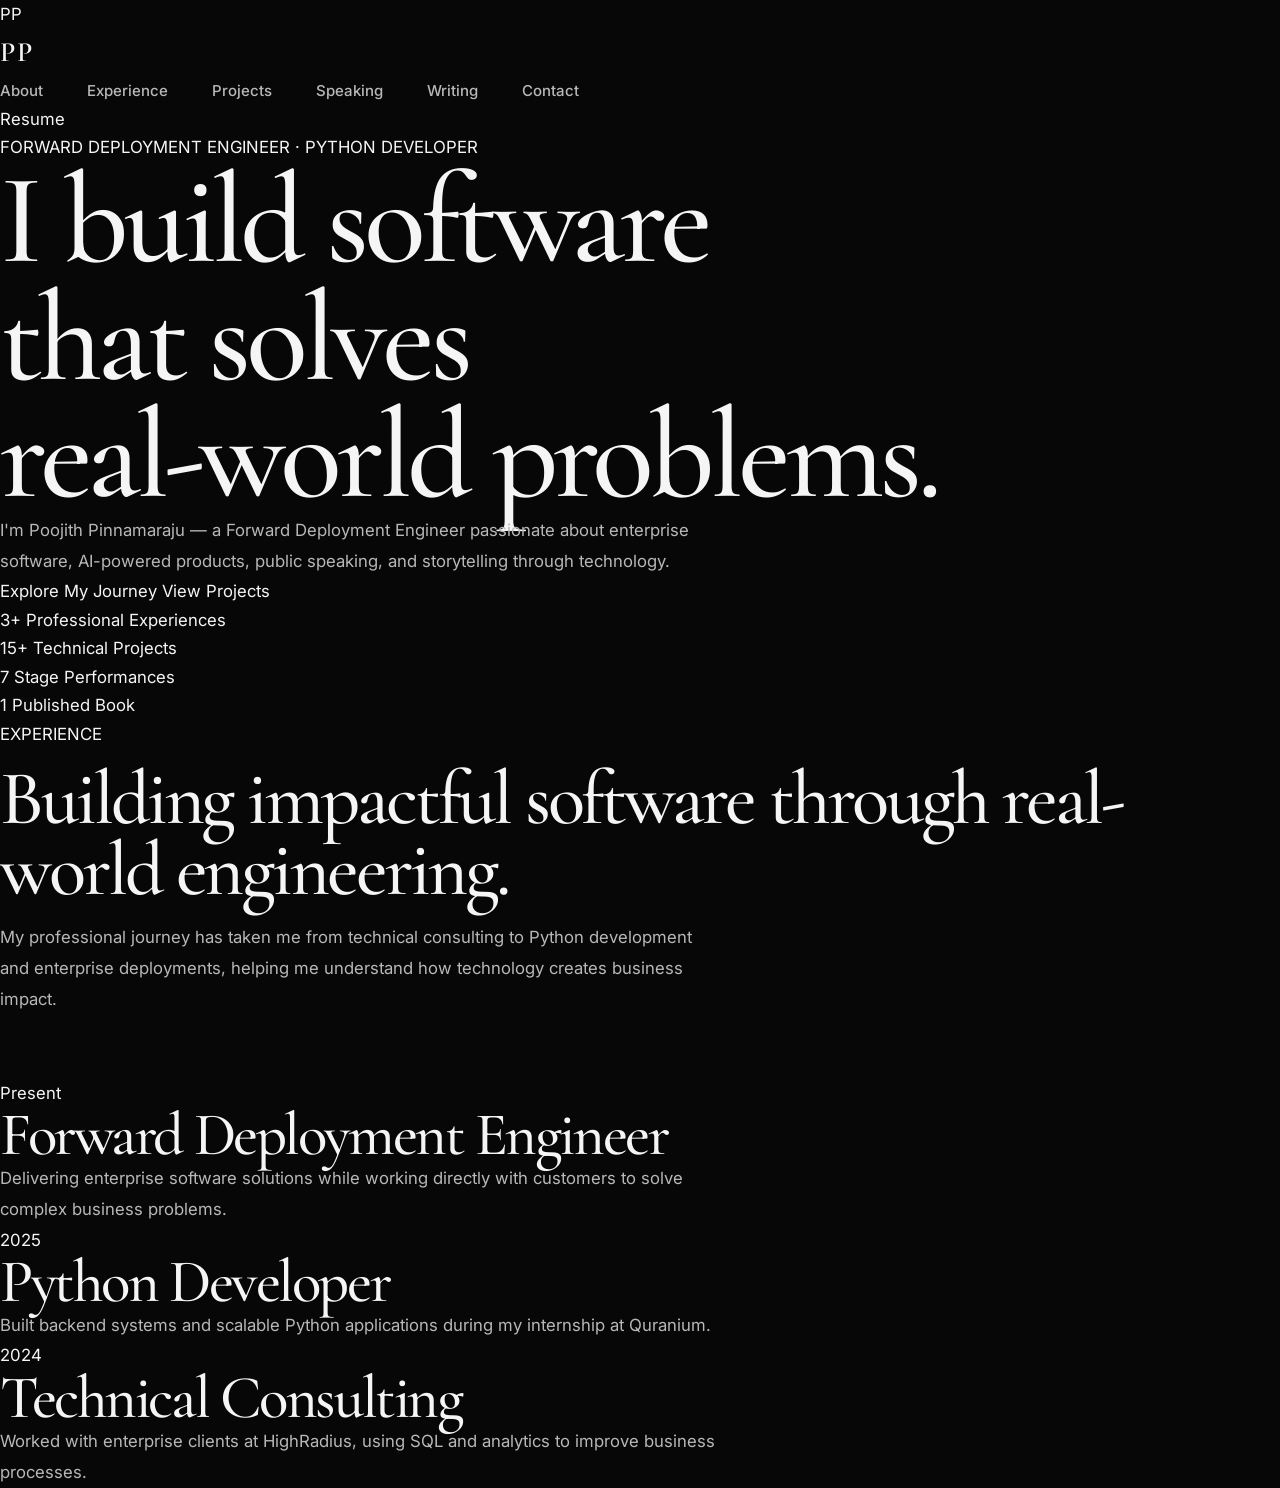
==== commit 3f7dc5d6: "Fix: move files to root" ====
--- a/index.html
+++ b/index.html
@@ -1,206 +1,416 @@
 <!DOCTYPE html>
 <html lang="en">
+
 <head>
-<meta charset="UTF-8">
-<meta name="viewport" content="width=device-width, initial-scale=1.0">
-<meta name="description" content="Poojith Pinnamaraju — Forward Deployment Engineer, Author, Anchor, Traveller">
-<title>Poojith Pinnamaraju</title>
-<link rel="preconnect" href="https://fonts.googleapis.com">
-<link href="https://fonts.googleapis.com/css2?family=Cormorant+Garamond:ital,wght@0,300;0,400;0,500;0,600;1,300;1,400;1,500&family=Inter:wght@300;400;500;600&display=swap" rel="stylesheet">
-<link rel="stylesheet" href="assets/css/reset.css">
-<link rel="stylesheet" href="assets/css/variables.css">
-<link rel="stylesheet" href="assets/css/typography.css">
-<link rel="stylesheet" href="assets/css/utilities.css">
-<link rel="stylesheet" href="assets/css/buttons.css">
-<link rel="stylesheet" href="assets/css/navigation.css">
-<link rel="stylesheet" href="assets/css/animations.css">
-<link rel="stylesheet" href="assets/css/cards.css">
-<link rel="stylesheet" href="assets/css/components.css">
-<link rel="stylesheet" href="assets/css/sections.css">
-<link rel="stylesheet" href="assets/css/home.css">
-<style>
-/* Cursor — mix-blend-mode dot */
-.cursor-dot{position:fixed;z-index:9999;width:8px;height:8px;border-radius:50%;background:var(--color-text);transform:translate(-50%,-50%);pointer-events:none;mix-blend-mode:difference;transition:width .2s,height .2s}
-.cursor-ring{position:fixed;z-index:9998;width:32px;height:32px;border-radius:50%;border:1px solid rgba(245,245,245,.28);transform:translate(-50%,-50%);pointer-events:none;transition:width .3s cubic-bezier(.25,1,.5,1),height .3s cubic-bezier(.25,1,.5,1)}
-.cursor-dot.h{width:16px;height:16px}
-.cursor-ring.h{width:58px;height:58px;border-color:var(--color-accent)}
-</style>
+
+    <!-- ===========================
+         META
+    ============================ -->
+
+    <meta charset="UTF-8">
+
+    <meta name="viewport"
+          content="width=device-width, initial-scale=1.0">
+
+    <title>Poojith Pinnamaraju | Forward Deployment Engineer</title>
+
+    <meta name="description"
+          content="Portfolio of Poojith Pinnamaraju — Forward Deployment Engineer, Python Developer, Speaker and Author building enterprise software and meaningful digital experiences.">
+
+    <meta name="author"
+          content="Poojith Pinnamaraju">
+
+    <meta name="theme-color"
+          content="#0B0B0B">
+
+    <!-- ===========================
+         GOOGLE FONTS
+    ============================ -->
+
+    <link rel="preconnect"
+          href="https://fonts.googleapis.com">
+
+    <link rel="preconnect"
+          href="https://fonts.gstatic.com"
+          crossorigin>
+
+    <link href="https://fonts.googleapis.com/css2?family=Inter:wght@300;400;500;600;700;800&family=Cormorant+Garamond:wght@500;600;700&display=swap"
+          rel="stylesheet">
+
+    <!-- ===========================
+         CSS
+    ============================ -->
+
+    <link rel="stylesheet" href="assets/css/reset.css">
+
+    <link rel="stylesheet" href="assets/css/variables.css">
+
+    <link rel="stylesheet" href="assets/css/base.css">
+
+    <link rel="stylesheet" href="assets/css/typography.css">
+
+    <link rel="stylesheet" href="assets/css/layout.css">
+
+    <link rel="stylesheet" href="assets/css/navigation.css">
+
+    <link rel="stylesheet" href="assets/css/components.css">
+
+    <link rel="stylesheet" href="assets/css/pages.css">
+
+    <link rel="stylesheet" href="assets/css/animations.css">
+
+    <link rel="stylesheet" href="assets/css/gallery.css">
+
 </head>
+
 <body>
 
-<div class="cursor-dot" id="cd"></div>
-<div class="cursor-ring" id="cr"></div>
-<div class="page-overlay" id="page-overlay"></div>
-
-<!-- NAVBAR -->
-<nav class="navbar">
-  <div class="nav-container">
-    <a href="index.html" class="logo">PP</a>
-    <ul class="nav-links">
-      <li><a href="#about">About</a></li>
-      <li><a href="professional.html" onclick="navigateTo(event,'professional.html')">Professional</a></li>
-      <li><a href="author.html" onclick="navigateTo(event,'author.html')">Author</a></li>
-      <li><a href="anchor.html" onclick="navigateTo(event,'anchor.html')">Anchor</a></li>
-      <li><a href="traveller.html" onclick="navigateTo(event,'traveller.html')">Traveller</a></li>
-    </ul>
-    <div class="menu-toggle">
-      <span></span><span></span><span></span>
+<!-- ==========================================
+     LOADER
+=========================================== -->
+
+<div id="loader">
+
+    <div class="loader-logo">
+
+        PP
+
     </div>
-  </div>
-</nav>
-
-<!-- HERO -->
-<section class="hero section-large">
-  <div class="container hero-content">
-    <div class="reveal">
-      <p class="eyebrow">Hyderabad, India · 2026</p>
+
+</div>
+
+<!-- ==========================================
+     NAVIGATION
+=========================================== -->
+
+<header class="site-header">
+
+    <div class="container nav-wrapper">
+
+        <a href="index.html"
+           class="logo">
+
+            PP
+
+        </a>
+
+        <nav>
+
+            <ul class="nav-links">
+
+                <li>
+
+                    <a href="#about">
+
+                        About
+
+                    </a>
+
+                </li>
+
+                <li>
+
+                    <a href="#experience">
+
+                        Experience
+
+                    </a>
+
+                </li>
+
+                <li>
+
+                    <a href="#projects">
+
+                        Projects
+
+                    </a>
+
+                </li>
+
+                <li>
+
+                    <a href="#speaking">
+
+                        Speaking
+
+                    </a>
+
+                </li>
+
+                <li>
+
+                    <a href="#writing">
+
+                        Writing
+
+                    </a>
+
+                </li>
+
+                <li>
+
+                    <a href="#contact">
+
+                        Contact
+
+                    </a>
+
+                </li>
+
+            </ul>
+
+        </nav>
+
+        <a href="assets/resume/Poojith-Pinnamaraju-Resume.pdf"
+           class="resume-button"
+           target="_blank">
+
+            Resume
+
+        </a>
+
     </div>
-    <h1 class="display-title reveal" style="animation-delay:.1s">
-      POOJITH<br>PINNAMARAJU
-    </h1>
-    <p class="lead reveal" style="animation-delay:.2s;margin-top:2rem">
-      Forward Deployment Engineer. Debut author. Stage anchor. World traveller.<br>
-      Obsessed with building things that matter — in code, on stage, on page, and on the road.
-    </p>
-
-    <!-- 4 ROLE CARDS -->
-    <div class="role-grid reveal" style="animation-delay:.3s">
-      <a href="professional.html" class="role-card" onclick="navigateTo(event,'professional.html')" onmouseenter="chover(true)" onmouseleave="chover(false)">
-        <div class="role-num">01</div>
-        <div class="role-icon">💼</div>
-        <div class="role-name">Professional</div>
-        <div class="role-arrow">↗</div>
-      </a>
-      <a href="author.html" class="role-card" onclick="navigateTo(event,'author.html')" onmouseenter="chover(true)" onmouseleave="chover(false)">
-        <div class="role-num">02</div>
-        <div class="role-icon">✍️</div>
-        <div class="role-name">Author</div>
-        <div class="role-arrow">↗</div>
-      </a>
-      <a href="anchor.html" class="role-card" onclick="navigateTo(event,'anchor.html')" onmouseenter="chover(true)" onmouseleave="chover(false)">
-        <div class="role-num">03</div>
-        <div class="role-icon">🎤</div>
-        <div class="role-name">Anchor</div>
-        <div class="role-arrow">↗</div>
-      </a>
-      <a href="traveller.html" class="role-card" onclick="navigateTo(event,'traveller.html')" onmouseenter="chover(true)" onmouseleave="chover(false)">
-        <div class="role-num">04</div>
-        <div class="role-icon">🌍</div>
-        <div class="role-name">Traveller</div>
-        <div class="role-arrow">↗</div>
-      </a>
+
+</header>
+
+<!-- ==========================================
+     HERO
+=========================================== -->
+
+<section class="hero">
+
+    <div class="hero-background">
+
+        <div class="hero-glow hero-glow-one"></div>
+
+        <div class="hero-glow hero-glow-two"></div>
+
     </div>
 
-    <div class="button-group reveal" style="animation-delay:.4s">
-      <a href="professional.html" onclick="navigateTo(event,'professional.html')" class="btn btn-primary">Explore My Work</a>
-      <a href="mailto:poojithpinnamaraju@gmail.com" class="btn btn-secondary">Get in Touch</a>
+    <div class="container hero-wrapper">
+
+        <span class="hero-tag">
+
+            FORWARD DEPLOYMENT ENGINEER · PYTHON DEVELOPER
+
+        </span>
+
+        <h1 class="hero-title">
+
+            I build software
+            <br>
+            that solves
+            <br>
+            real-world problems.
+
+        </h1>
+
+        <p class="hero-description">
+
+            I'm Poojith Pinnamaraju — a Forward Deployment Engineer passionate
+            about enterprise software, AI-powered products, public speaking,
+            and storytelling through technology.
+
+        </p>
+
+        <div class="hero-actions">
+
+            <a href="#experience"
+               class="btn btn-primary">
+
+                Explore My Journey
+
+            </a>
+
+            <a href="#projects"
+               class="btn btn-secondary">
+
+                View Projects
+
+            </a>
+
+        </div>
+
+        <div class="hero-highlights">
+
+            <div class="highlight-item">
+
+                <span class="highlight-number">
+
+                    3+
+
+                </span>
+
+                <span class="highlight-label">
+
+                    Professional Experiences
+
+                </span>
+
+            </div>
+
+            <div class="highlight-item">
+
+                <span class="highlight-number">
+
+                    15+
+
+                </span>
+
+                <span class="highlight-label">
+
+                    Technical Projects
+
+                </span>
+
+            </div>
+
+            <div class="highlight-item">
+
+                <span class="highlight-number">
+
+                    7
+
+                </span>
+
+                <span class="highlight-label">
+
+                    Stage Performances
+
+                </span>
+
+            </div>
+
+            <div class="highlight-item">
+
+                <span class="highlight-number">
+
+                    1
+
+                </span>
+
+                <span class="highlight-label">
+
+                    Published Book
+
+                </span>
+
+            </div>
+
+        </div>
+
     </div>
-  </div>
-  <div class="scroll-indicator">Scroll</div>
+
 </section>
 
-<!-- ABOUT -->
-<section id="about" class="section">
-  <div class="container">
-    <div class="section-heading">
-      <p class="eyebrow">About</p>
-      <h2>Building technology that<br>solves meaningful problems.</h2>
+<!-- ==========================================
+     FEATURED EXPERIENCE
+=========================================== -->
+
+<section id="experience"
+         class="featured-section">
+
+    <div class="container">
+
+        <div class="section-heading">
+
+            <span class="section-tag">
+
+                EXPERIENCE
+
+            </span>
+
+            <h2>
+
+                Building impactful software
+                through real-world engineering.
+
+            </h2>
+
+            <p>
+
+                My professional journey has taken me from technical consulting
+                to Python development and enterprise deployments, helping me
+                understand how technology creates business impact.
+
+            </p>
+
+        </div>
+
+        <div class="experience-preview-grid">
+
+            <article class="experience-card">
+
+                <span class="experience-year">
+
+                    Present
+
+                </span>
+
+                <h3>
+
+                    Forward Deployment Engineer
+
+                </h3>
+
+                <p>
+
+                    Delivering enterprise software solutions while working
+                    directly with customers to solve complex business problems.
+
+                </p>
+
+            </article>
+
+            <article class="experience-card">
+
+                <span class="experience-year">
+
+                    2025
+
+                </span>
+
+                <h3>
+
+                    Python Developer
+
+                </h3>
+
+                <p>
+
+                    Built backend systems and scalable Python applications
+                    during my internship at Quranium.
+
+                </p>
+
+            </article>
+
+            <article class="experience-card">
+
+                <span class="experience-year">
+
+                    2024
+
+                </span>
+
+                <h3>
+
+                    Technical Consulting
+
+                </h3>
+
+                <p>
+
+                    Worked with enterprise clients at HighRadius,
+                    using SQL and analytics to improve business processes.
+
+                </p>
+
+            </article>
+
+        </div>
+
     </div>
-    <div style="display:grid;grid-template-columns:1.2fr .8fr;gap:5rem;align-items:center;">
-      <div>
-        <p style="font-size:1.15rem;line-height:1.9;color:var(--color-text-secondary);margin-bottom:1.75rem;max-width:100%">
-          I'm Poojith — a Forward Deployment Engineer at HighRadius, debut author of <em style="color:var(--color-accent)">The Non-Stop Rollercoaster</em>, stage anchor, and someone who can't sit still long enough to stay in one city.
-        </p>
-        <p style="max-width:100%;margin-bottom:1.75rem">
-          My work lives at the crossroads of data, people, and clarity. Whether I'm transforming client data in the O2C cycle, writing about emotions that young adults are too overwhelmed to name, or holding 25,000 people through a starnight — I'm always trying to make something complicated feel simple.
-        </p>
-        <p style="max-width:100%">
-          I studied Computer Science at KIIT University, Bhubaneswar, and now call Hyderabad home.
-        </p>
-        <div class="button-group" style="margin-top:2rem">
-          <a href="https://www.linkedin.com/in/poojithpinnamaraju" target="_blank" class="btn btn-secondary">LinkedIn ↗</a>
-          <a href="https://www.instagram.com/__poojithhh__/" target="_blank" class="btn btn-secondary">Instagram ↗</a>
-        </div>
-      </div>
-      <div style="background:var(--color-surface);border:1px solid var(--color-border);border-radius:var(--radius-lg);overflow:hidden;aspect-ratio:3/4;display:flex;align-items:center;justify-content:center;">
-        <!-- ADD YOUR PHOTO: <img src="assets/images/shared/profile.jpg" style="width:100%;height:100%;object-fit:cover"> -->
-        <div style="text-align:center;color:var(--color-text-muted);">
-          <div style="font-size:3rem;margin-bottom:1rem;opacity:.3">📸</div>
-          <p style="font-size:.75rem;letter-spacing:.12em;text-transform:uppercase;max-width:100%;color:var(--color-text-muted)">Add profile.jpg to<br>assets/images/shared/</p>
-        </div>
-      </div>
-    </div>
-  </div>
+
 </section>
-
-<!-- QUICK STATS -->
-<section class="section-small" style="border-top:1px solid var(--color-border)">
-  <div class="container">
-    <div class="stats-band">
-      <div class="stat-box"><div class="stat-n">25<em>K+</em></div><div class="stat-l">Largest Crowd Anchored</div></div>
-      <div class="stat-box"><div class="stat-n">1</div><div class="stat-l">Book Coming 2026</div></div>
-      <div class="stat-box"><div class="stat-n">12<em>+</em></div><div class="stat-l">Cities Travelled</div></div>
-      <div class="stat-box"><div class="stat-n">2</div><div class="stat-l">Research Papers</div></div>
-    </div>
-  </div>
-</section>
-
-<!-- CONTACT -->
-<section class="section">
-  <div class="container">
-    <div style="background:linear-gradient(180deg,rgba(255,255,255,.03),rgba(255,255,255,.015));border:1px solid var(--color-border);border-radius:var(--radius-xl);padding:5rem;text-align:center;">
-      <p class="eyebrow" style="justify-content:center">Contact</p>
-      <h2 style="margin:1.5rem auto 1.5rem;max-width:620px">Let's build something<br>meaningful together.</h2>
-      <p style="margin:0 auto 2.5rem;max-width:500px">Whether you're looking to collaborate, discuss engineering challenges, invite me to speak, or just swap travel stories — I'm always open to a great conversation.</p>
-      <div class="button-group" style="justify-content:center">
-        <a href="mailto:poojithpinnamaraju@gmail.com" class="btn btn-primary">Send an Email</a>
-        <a href="https://www.linkedin.com/in/poojithpinnamaraju" target="_blank" class="btn btn-secondary">LinkedIn</a>
-      </div>
-    </div>
-  </div>
-</section>
-
-<!-- FOOTER -->
-<footer>
-  <div class="container">
-    <div class="footer-inner">
-      <div>
-        <div style="font-family:var(--font-heading);font-size:1.2rem;color:var(--color-text);margin-bottom:.3rem">Poojith Pinnamaraju</div>
-        <div style="font-size:.75rem;color:var(--color-text-muted)">Engineer · Author · Anchor · Traveller</div>
-      </div>
-      <div class="footer-links">
-        <a href="#about">About</a>
-        <a href="professional.html" onclick="navigateTo(event,'professional.html')">Professional</a>
-        <a href="author.html" onclick="navigateTo(event,'author.html')">Author</a>
-        <a href="anchor.html" onclick="navigateTo(event,'anchor.html')">Anchor</a>
-        <a href="traveller.html" onclick="navigateTo(event,'traveller.html')">Traveller</a>
-      </div>
-    </div>
-  </div>
-</footer>
-
-<script src="assets/js/loader.js"></script>
-<script src="assets/js/cursor.js"></script>
-<script src="assets/js/navigation.js"></script>
-<script src="assets/js/reveal.js"></script>
-<script src="assets/js/transitions.js"></script>
-<script src="assets/js/gallery.js"></script>
-<script src="assets/js/main.js"></script>
-<script>
-// custom cursor
-const cd=document.getElementById('cd'),cr=document.getElementById('cr');
-let mx=0,my=0,rx=0,ry=0;
-window.addEventListener('mousemove',e=>{mx=e.clientX;my=e.clientY;cd.style.left=mx+'px';cd.style.top=my+'px'});
-(function a(){rx+=(mx-rx)*.1;ry+=(my-ry)*.1;cr.style.left=rx+'px';cr.style.top=ry+'px';requestAnimationFrame(a)})();
-function chover(h){cd.classList.toggle('h',h);cr.classList.toggle('h',h)}
-document.querySelectorAll('a,.role-card,.btn').forEach(el=>{el.addEventListener('mouseenter',()=>chover(true));el.addEventListener('mouseleave',()=>chover(false))});
-
-function navigateTo(e,url){
-  e.preventDefault();
-  const ov=document.getElementById('page-overlay');
-  if(ov){ov.style.transformOrigin='bottom';ov.style.transform='scaleY(1)';ov.style.transition='transform .5s cubic-bezier(.76,0,.24,1)';ov.style.pointerEvents='auto';}
-  setTimeout(()=>window.location.href=url,510);
-}
-</script>
-</body>
-</html>
--- a/assets/css/gallery.css
+++ b/assets/css/gallery.css
@@ -0,0 +1,79 @@
+/* gallery.css — traveller page photo grid */
+.dest-grid {
+  display: grid;
+  grid-template-columns: repeat(12,1fr);
+  grid-auto-rows: 80px;
+  gap: 8px;
+}
+.dg-hero  { grid-column: span 5; grid-row: span 6; }
+.dg-wide  { grid-column: span 4; grid-row: span 4; }
+.dg-tall  { grid-column: span 3; grid-row: span 5; }
+.dg-med   { grid-column: span 4; grid-row: span 3; }
+.dg-sq    { grid-column: span 3; grid-row: span 4; }
+.dg-land  { grid-column: span 5; grid-row: span 3; }
+.dg-sm    { grid-column: span 4; grid-row: span 3; }
+.dg-xsm  { grid-column: span 3; grid-row: span 3; }
+
+.dest-card {
+  position: relative; overflow: hidden;
+  background: var(--color-surface);
+  cursor: zoom-in;
+}
+.dest-card:hover .dest-img { transform: scale(1.06); }
+.dest-card:hover .dest-caption { opacity: 1; transform: translateY(0); }
+
+.dest-img {
+  width: 100%; height: 100%; object-fit: cover;
+  display: block; transition: transform .7s cubic-bezier(.16,1,.3,1);
+  filter: brightness(.88) contrast(1.06) saturate(1.05);
+}
+.dest-placeholder { width: 100%; height: 100%; display: flex; align-items: center; justify-content: center; position: relative; }
+.dest-placeholder-emoji { font-size: 3rem; opacity: .12; position: absolute; }
+.dest-placeholder-bg { position: absolute; inset: 0; }
+
+.dest-caption {
+  position: absolute; inset: 0;
+  background: linear-gradient(to top, rgba(7,7,7,.82) 0%, rgba(7,7,7,.15) 55%, transparent 100%);
+  display: flex; flex-direction: column; justify-content: flex-end;
+  padding: 1.1rem 1.25rem;
+  opacity: 0; transform: translateY(4px);
+  transition: opacity .4s, transform .4s cubic-bezier(.16,1,.3,1);
+}
+.dest-card.show-cap .dest-caption {
+  opacity: 1; transform: translateY(0);
+  background: linear-gradient(to top, rgba(7,7,7,.72) 0%, transparent 60%);
+}
+.dest-region { font-size: .58rem; letter-spacing: .2em; text-transform: uppercase; color: var(--color-accent); margin-bottom: .2rem; }
+.dest-name { font-family: var(--font-heading); font-size: 1.1rem; color: var(--color-text); line-height: 1.1; }
+.dest-add { font-size: .52rem; letter-spacing: .1em; text-transform: uppercase; color: rgba(245,242,238,.3); margin-top: .3rem; }
+
+/* DEST PILLS */
+.dest-pills { display: flex; flex-wrap: wrap; gap: .6rem; margin-top: 2.5rem; }
+.dest-pill {
+  padding: .55rem 1.2rem; border: 1px solid var(--color-border);
+  font-size: .75rem; color: var(--color-text-secondary);
+  transition: all .3s; cursor: default;
+}
+.dest-pill:hover { border-color: var(--color-accent); color: var(--color-text); background: rgba(200,169,106,.04); }
+
+/* PHILOSOPHY */
+.travel-philosophy {
+  padding: 5rem 0; text-align: center;
+  border-top: 1px solid var(--color-border);
+  border-bottom: 1px solid var(--color-border);
+}
+.tphil-text {
+  font-family: var(--font-heading);
+  font-size: clamp(1.6rem,3.5vw,3rem);
+  font-style: italic; color: var(--color-text);
+  max-width: 860px; margin: 0 auto 1.25rem; line-height: 1.35;
+}
+.tphil-sub { font-size: .72rem; letter-spacing: .18em; text-transform: uppercase; color: var(--color-text-muted); }
+
+@media(max-width:900px){
+  .dest-grid { grid-template-columns: repeat(2,1fr); grid-auto-rows: 180px; }
+  .dg-hero,.dg-wide,.dg-tall,.dg-med,.dg-sq,.dg-land,.dg-sm,.dg-xsm { grid-column: span 1; grid-row: span 1; }
+}
+@media(max-width:600px){
+  .dest-grid { grid-template-columns: 1fr 1fr; grid-auto-rows: 150px; gap: 6px; }
+}
